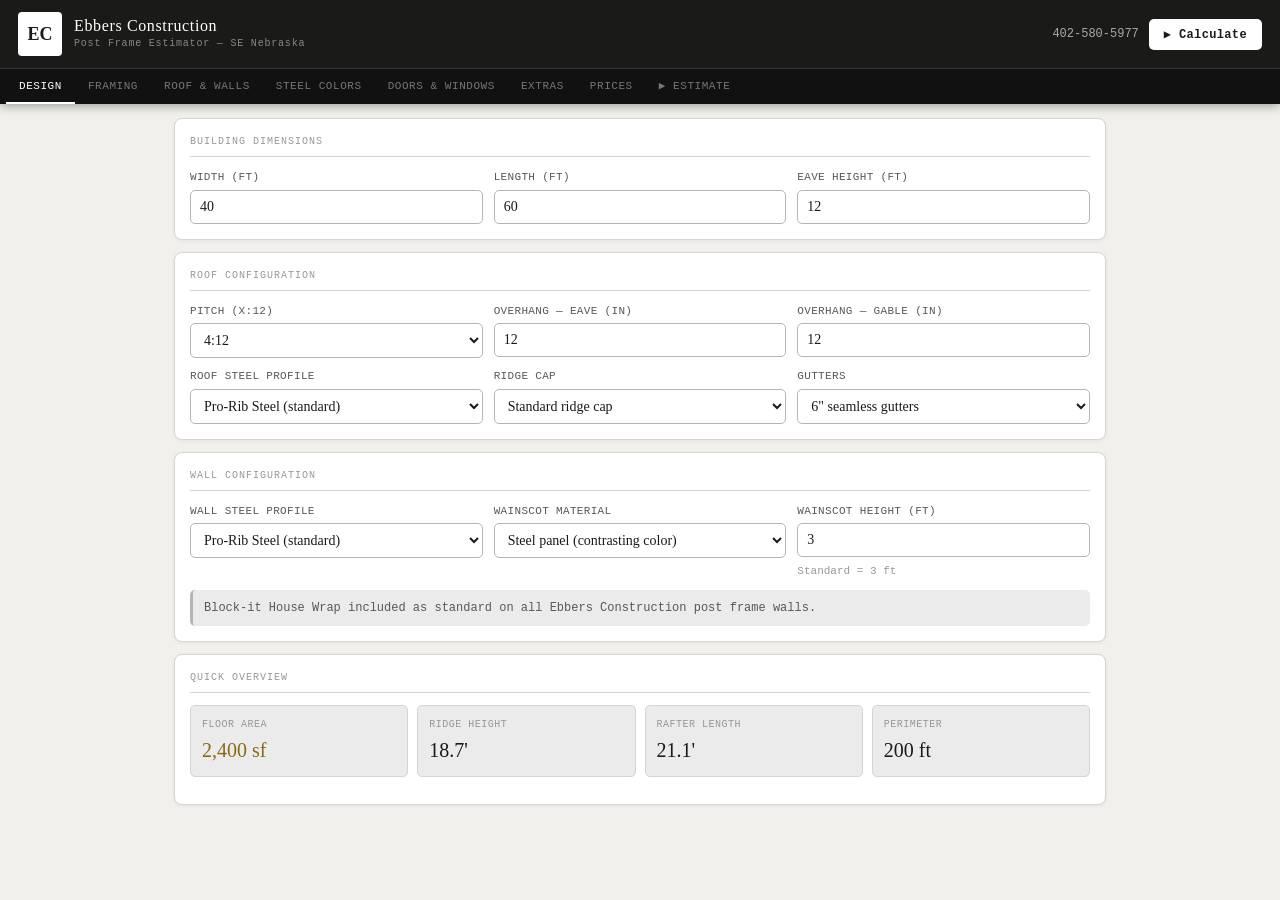
==== index.html @ a0279477 "Add files via upload" ====
<!DOCTYPE html>
<html lang="en">
<head>
  <meta charset="UTF-8">
  <meta name="viewport" content="width=device-width, initial-scale=1.0, maximum-scale=1.0">
  <title>Ebbers Construction — Post Frame Estimator</title>
  <link rel="stylesheet" href="style.css">
</head>
<body>

<!-- ===== HEADER ===== -->
<div class="hdr">
  <div class="hdr-top">
    <div class="hdr-brand">
      <div class="hdr-logo-box">
        <img src="https://img1.wsimg.com/isteam/ip/34897305-07e7-4e88-85a5-cf5b253986ad/EbbersConstructionLOGO.png/:/rs=h:200,cg:true,m/qt=q:95"
             alt="Ebbers Construction"
             onerror="this.style.display='none';this.parentNode.innerHTML='<span class=\'logo-fallback\'>EC</span>'">
      </div>
      <div>
        <div class="hdr-logo-text">Ebbers Construction</div>
        <div class="hdr-logo-sub">Post Frame Estimator &mdash; SE Nebraska</div>
      </div>
    </div>
    <div class="hdr-right">
      <a class="hdr-phone no-print" href="tel:4025805977">402-580-5977</a>
      <button class="hdr-calc" onclick="goCalc()">&#9654; Calculate</button>
    </div>
  </div>
  <div class="tabs" id="tabbar">
    <button class="tab on"  data-p="design">Design</button>
    <button class="tab"     data-p="framing">Framing</button>
    <button class="tab"     data-p="roofwall">Roof &amp; Walls</button>
    <button class="tab"     data-p="colors">Steel Colors</button>
    <button class="tab"     data-p="openings">Doors &amp; Windows</button>
    <button class="tab"     data-p="extras">Extras</button>
    <button class="tab"     data-p="prices">Prices</button>
    <button class="tab"     data-p="estimate">&#9654; Estimate</button>
  </div>
</div>

<!-- ===== DESIGN ===== -->
<div id="p-design" class="panel on">
  <div class="card">
    <div class="ctitle">Building dimensions</div>
    <div class="g3">
      <div class="fld"><label>Width (ft)</label><input type="number" id="width" value="40" min="12" max="200" step="4" oninput="refreshOverview()"></div>
      <div class="fld"><label>Length (ft)</label><input type="number" id="length" value="60" min="12" max="400" step="4" oninput="refreshOverview()"></div>
      <div class="fld"><label>Eave height (ft)</label><input type="number" id="eave" value="12" min="8" max="30" step="1" oninput="refreshOverview()"></div>
    </div>
  </div>
  <div class="card">
    <div class="ctitle">Roof configuration</div>
    <div class="g3">
      <div class="fld">
        <label>Pitch (x:12)</label>
        <select id="pitch" onchange="refreshOverview()">
          <option value="3">3:12</option><option value="4" selected>4:12</option>
          <option value="5">5:12</option><option value="6">6:12</option><option value="7">7:12</option>
        </select>
      </div>
      <div class="fld"><label>Overhang — eave (in)</label><input type="number" id="ovhEave" value="12" min="0" max="36" step="2"></div>
      <div class="fld"><label>Overhang — gable (in)</label><input type="number" id="ovhGable" value="12" min="0" max="36" step="2"></div>
    </div>
    <div class="g3" style="margin-top:10px">
      <div class="fld">
        <label>Roof steel profile</label>
        <select id="roofProf">
          <option value="pbr" selected>Pro-Rib Steel (standard)</option>
          <option value="ss">Standing Seam (premium)</option>
          <option value="bnb">Board &amp; Batten 26ga (premium)</option>
        </select>
      </div>
      <div class="fld">
        <label>Ridge cap</label>
        <select id="ridgeCap">
          <option value="std" selected>Standard ridge cap</option>
          <option value="vented">Vented ridge cap</option>
        </select>
      </div>
      <div class="fld">
        <label>Gutters</label>
        <select id="gutters">
          <option value="none">None</option>
          <option value="6in" selected>6" seamless gutters</option>
        </select>
      </div>
    </div>
  </div>
  <div class="card">
    <div class="ctitle">Wall configuration</div>
    <div class="g3">
      <div class="fld">
        <label>Wall steel profile</label>
        <select id="wallProf">
          <option value="pbr" selected>Pro-Rib Steel (standard)</option>
          <option value="bnb">Board &amp; Batten 26ga (premium)</option>
          <option value="siding">Lap siding over sheathing</option>
        </select>
      </div>
      <div class="fld">
        <label>Wainscot material</label>
        <select id="wainMat">
          <option value="steel" selected>Steel panel (contrasting color)</option>
          <option value="versetta">Versetta Stone</option>
          <option value="bnb">Board &amp; Batten 26ga</option>
          <option value="none">None</option>
        </select>
      </div>
      <div class="fld">
        <label>Wainscot height (ft)</label>
        <input type="number" id="wainscot" value="3" min="0" max="6" step="0.5">
        <span class="fld-note">Standard = 3 ft</span>
      </div>
    </div>
    <div class="note-dark" style="margin-top:10px">Block-it House Wrap included as standard on all Ebbers Construction post frame walls.</div>
  </div>
  <div class="card">
    <div class="ctitle">Quick overview</div>
    <div class="mrow" id="overview"></div>
  </div>
</div>

<!-- ===== FRAMING ===== -->
<div id="p-framing" class="panel">
  <div class="card">
    <div class="ctitle">Post specifications <span class="ctitle-badge">Ebbers Standard</span></div>
    <div class="spec-locked"><span class="lock">&#9632;</span> 3-ply posts minimum &bull; Trusses bear on middle ply — not notched &bull; No buried posts</div>
    <div class="g3">
      <div class="fld">
        <label>Post spacing (ft)</label>
        <select id="postSp">
          <option value="8" selected>8 ft (standard)</option>
          <option value="10">10 ft</option>
          <option value="12">12 ft</option>
        </select>
      </div>
      <div class="fld">
        <label>Post ply / size</label>
        <select id="postSize">
          <option value="3ply2x6" selected>3-ply 2x6 (standard)</option>
          <option value="3ply2x8">3-ply 2x8</option>
          <option value="4ply2x6">4-ply 2x6</option>
        </select>
      </div>
      <div class="fld">
        <label>Post height above bracket (ft)</label>
        <input type="number" id="postHt" value="14" min="8" max="30" step="1">
        <span class="fld-note">Include truss bearing height</span>
      </div>
    </div>
    <div class="g3" style="margin-top:10px">
      <div class="fld">
        <label>Footing diameter (in)</label>
        <select id="footDia">
          <option value="12">12"</option><option value="16" selected>16"</option>
          <option value="18">18"</option><option value="24">24"</option>
        </select>
      </div>
      <div class="fld">
        <label>Footing depth (in)</label>
        <input type="number" id="footDepth" value="48" min="24" max="72" step="6">
      </div>
      <div class="fld">
        <label>Concrete PSI</label>
        <select id="concPSI">
          <option value="3000" selected>3000 PSI</option>
          <option value="4000">4000 PSI</option>
        </select>
      </div>
    </div>
    <div class="note-dark">Poured concrete footings with rebar-embedded wet-set brackets. Zero buried posts on all Ebbers builds.</div>
  </div>
  <div class="card">
    <div class="ctitle">Wall framing <span class="ctitle-badge">Ebbers Standard</span></div>
    <div class="spec-locked"><span class="lock">&#9632;</span> 2x6 wall girts @ 2' o.c. &bull; 2x12 treated grade board &bull; Center wainscot board &bull; Block-it House Wrap</div>
    <div class="g3">
      <div class="fld">
        <label>Girt spacing (in)</label>
        <select id="girtSp">
          <option value="24" selected>24" o.c. (standard)</option>
          <option value="32">32" o.c.</option>
        </select>
      </div>
      <div class="fld">
        <label>Double X bracing</label>
        <select id="xbrace">
          <option value="yes" selected>Yes (standard)</option>
          <option value="no">No</option>
        </select>
      </div>
      <div class="fld">
        <label>Door header type</label>
        <select id="headerType">
          <option value="lvl" selected>Stacked LVL (standard)</option>
          <option value="timber">Timber</option>
        </select>
      </div>
    </div>
  </div>
  <div class="card">
    <div class="ctitle">Roof framing <span class="ctitle-badge">Ebbers Standard</span></div>
    <div class="spec-locked"><span class="lock">&#9632;</span> 2x4 purlins @ 2' o.c. &bull; 6" SSD screws purlin-to-truss &bull; 2x6 fascia board</div>
    <div class="g3">
      <div class="fld">
        <label>Truss spacing (ft)</label>
        <select id="trussSp">
          <option value="4">4 ft</option>
          <option value="8" selected>8 ft (standard)</option>
          <option value="10">10 ft</option>
        </select>
      </div>
      <div class="fld">
        <label>Truss type</label>
        <select id="trussType">
          <option value="common" selected>Common gable</option>
          <option value="attic">Attic storage</option>
          <option value="scissor">Scissor</option>
        </select>
      </div>
      <div class="fld">
        <label>Top plate / header beam</label>
        <select id="topPlate">
          <option value="lvl2x8" selected>Stacked LVL 2x8</option>
          <option value="lvl2x10">Stacked LVL 2x10</option>
          <option value="3ply2x8">3-ply 2x8</option>
        </select>
      </div>
    </div>
  </div>
</div>

<!-- ===== ROOF & WALLS ===== -->
<div id="p-roofwall" class="panel">
  <div class="card">
    <div class="ctitle">Insulation</div>
    <div class="togrow"><label>Roof insulation</label><input type="checkbox" id="roofInsul" checked></div>
    <div id="roofInsulOpts" style="margin-top:10px">
      <div class="g2">
        <div class="fld"><label>Type</label>
          <select id="roofInsulType">
            <option value="bubble" selected>Reflective bubble wrap</option>
            <option value="fg_r19">Fiberglass batt R-19</option>
            <option value="spray">Spray foam 2"</option>
          </select>
        </div>
        <div class="fld"><label>Liner panel under roof</label>
          <select id="linerPanel">
            <option value="none" selected>None</option>
            <option value="vl34">VL-34 steel liner</option>
          </select>
        </div>
      </div>
    </div>
    <div class="divider"></div>
    <div class="togrow"><label>Wall insulation</label>
      <input type="checkbox" id="wallInsul" onchange="document.getElementById('wallInsulOpts').style.display=this.checked?'block':'none'">
    </div>
    <div id="wallInsulOpts" style="display:none;margin-top:10px">
      <div class="g2">
        <div class="fld"><label>Type</label>
          <select id="wallInsulType">
            <option value="bubble" selected>Reflective bubble wrap</option>
            <option value="fg_r13">Fiberglass batt R-13</option>
            <option value="spray">Spray foam 2"</option>
          </select>
        </div>
        <div class="fld"><label>Wall liner panel</label>
          <select id="wallLiner">
            <option value="none" selected>None</option>
            <option value="vl34">VL-34 steel liner</option>
          </select>
        </div>
      </div>
    </div>
  </div>
  <div class="card">
    <div class="ctitle">Overhang &amp; fascia</div>
    <div class="g3">
      <div class="fld">
        <label>Overhang material</label>
        <select id="ovhMat">
          <option value="prorib" selected>Reverse-rolled Pro-Rib</option>
          <option value="speedlap">Speed-lap panel</option>
          <option value="soffit">Custom soffit</option>
        </select>
      </div>
      <div class="fld">
        <label>Fascia</label>
        <select id="fasciaMat">
          <option value="2x6" selected>2x6 fascia board (standard)</option>
          <option value="steel">Steel fascia</option>
        </select>
      </div>
    </div>
  </div>
  <div class="card">
    <div class="ctitle">Trim &amp; accessories</div>
    <div class="togrow"><label>Wainscot center board</label><input type="checkbox" id="wainscotBoard" checked></div>
    <div class="togrow"><label>Wainscot J-trim break</label><input type="checkbox" id="wainscotTrim" checked></div>
    <div class="togrow"><label>Gable trim</label><input type="checkbox" id="gableTrim" checked></div>
    <div class="togrow"><label>Base angle / rat guard</label><input type="checkbox" id="baseAngle" checked></div>
    <div class="togrow"><label>Flashing tape on windows</label><input type="checkbox" id="flashTape" checked></div>
    <div class="togrow"><label>Timber framed porch</label>
      <input type="checkbox" id="hasPorch" onchange="document.getElementById('porchOpts').style.display=this.checked?'block':'none'">
    </div>
    <div id="porchOpts" style="display:none;margin-top:8px">
      <div class="g2">
        <div class="fld"><label>Porch depth (ft)</label><input type="number" id="porchDepth" value="8" min="4" max="20" step="1"></div>
        <div class="fld"><label>Porch length (ft)</label><input type="number" id="porchLen" value="20" min="4" max="100" step="4"></div>
      </div>
    </div>
  </div>
  <div class="card">
    <div class="ctitle">Ventilation</div>
    <div class="g2">
      <div class="fld">
        <label>Ridge / cupola vent</label>
        <select id="ventType">
          <option value="none" selected>None</option>
          <option value="cupola_24">24" Cupola</option>
          <option value="cupola_30">30" Cupola</option>
          <option value="ridge_vent">Continuous ridge vent</option>
        </select>
      </div>
      <div class="fld">
        <label>Sidewall vents (qty)</label>
        <select id="sidewallVents">
          <option value="0" selected>0</option>
          <option value="2">2</option>
          <option value="4">4</option>
          <option value="6">6</option>
        </select>
      </div>
    </div>
  </div>
</div>

<!-- ===== STEEL COLORS ===== -->
<div id="p-colors" class="panel">
  <div class="card">
    <div class="ctitle">Main / roof color <span class="ctitle-badge gold">Frontier Metal Supply</span></div>
    <div class="frontier-note">Pro-Rib panels &bull; 29ga &bull; Sherwin-Williams WeatherXL &bull; 40-year warranty</div>
    <div class="cselrow">
      <div class="cprev" id="main-preview"></div>
      <div class="clabel" id="main-color-name">Tap a swatch to select</div>
    </div>
    <div class="color-grid" id="main-swatches"></div>
  </div>
  <div class="card">
    <div class="ctitle">Wainscot / accent color <span class="ctitle-badge gold">Frontier Metal Supply</span></div>
    <div class="frontier-note">Bottom 3' contrasting panel on all walls</div>
    <div class="cselrow">
      <div class="cprev" id="wain-preview"></div>
      <div class="clabel" id="wain-color-name">Tap a swatch to select</div>
    </div>
    <div class="color-grid" id="wain-swatches"></div>
  </div>
  <div class="note">Color swatches are approximate. Always confirm with a physical sample from Frontier Metal Supply before ordering. Call (402-230-0262).</div>
</div>

<!-- ===== DOORS & WINDOWS ===== -->
<div id="p-openings" class="panel">
  <div class="card">
    <div class="ctitle">Overhead doors</div>
    <div id="oh-list"></div>
    <button class="btn btn-o btn-sm" style="margin-top:8px" onclick="addOH()">+ Add overhead door</button>
  </div>
  <div class="card">
    <div class="ctitle">Walk doors (man doors)</div>
    <div id="walk-list"></div>
    <button class="btn btn-o btn-sm" style="margin-top:8px" onclick="addWalk()">+ Add walk door</button>
  </div>
  <div class="card">
    <div class="ctitle">Windows</div>
    <div id="win-list"></div>
    <button class="btn btn-o btn-sm" style="margin-top:8px" onclick="addWin()">+ Add window</button>
  </div>
  <div class="note-dark">All openings framed with doubled posts and stacked LVL headers. Flashing tape included on all windows. Door bucks included in material list.</div>
</div>

<!-- ===== EXTRAS ===== -->
<div id="p-extras" class="panel">
  <div class="card">
    <div class="ctitle">Concrete floor</div>
    <div class="togrow"><label>Include concrete floor</label>
      <input type="checkbox" id="hasFloor" onchange="document.getElementById('floorOpts').style.display=this.checked?'block':'none'">
    </div>
    <div id="floorOpts" style="display:none;margin-top:10px">
      <div class="g3">
        <div class="fld"><label>Thickness (in)</label>
          <select id="slabThick">
            <option value="4" selected>4"</option>
            <option value="5">5"</option>
            <option value="6">6"</option>
          </select>
        </div>
        <div class="fld"><label>Reinforcement</label>
          <select id="rebarType">
            <option value="none">None</option>
            <option value="mesh" selected>Wire mesh 6x6 W1.4</option>
            <option value="rebar4">Rebar #4 @ 18"</option>
          </select>
        </div>
        <div class="fld"><label>Vapor barrier</label>
          <select id="vaporB">
            <option value="none">None</option>
            <option value="6mil" selected>6 mil poly</option>
            <option value="10mil">10 mil poly</option>
          </select>
        </div>
      </div>
      <div class="g2" style="margin-top:10px">
        <div class="fld"><label>Apron / approach depth (ft)</label>
          <input type="number" id="apronDepth" value="0" min="0" max="30" step="1">
        </div>
        <div class="fld"><label>Turndown footing</label>
          <select id="turndown">
            <option value="none">None</option>
            <option value="12" selected>12" turndown</option>
            <option value="18">18" turndown</option>
          </select>
        </div>
      </div>
    </div>
  </div>
  <div class="card">
    <div class="ctitle">Electrical rough-in</div>
    <div class="togrow"><label>Include electrical rough-in</label>
      <input type="checkbox" id="hasElec" onchange="document.getElementById('elecOpts').style.display=this.checked?'block':'none'">
    </div>
    <div id="elecOpts" style="display:none;margin-top:10px">
      <div class="g3">
        <div class="fld"><label>Panel (amps)</label>
          <select id="panelAmp">
            <option value="100">100A</option>
            <option value="200" selected>200A</option>
          </select>
        </div>
        <div class="fld"><label>Outlets (qty)</label>
          <input type="number" id="outletQty" value="8" min="0" max="50" step="1">
        </div>
        <div class="fld"><label>Lighting circuits</label>
          <input type="number" id="lightCkts" value="2" min="0" max="20" step="1">
        </div>
      </div>
    </div>
  </div>
  <div class="card">
    <div class="ctitle">Labor &amp; markup</div>
    <div class="g3">
      <div class="fld"><label>Labor (% of materials)</label>
        <input type="number" id="laborPct" value="40" min="0" max="200" step="5">
      </div>
      <div class="fld"><label>Overhead &amp; profit (%)</label>
        <input type="number" id="gcPct" value="15" min="0" max="50" step="5">
      </div>
      <div class="fld"><label>Waste / overage factor (%)</label>
        <input type="number" id="wastePct" value="10" min="5" max="20" step="1">
      </div>
    </div>
  </div>
</div>

<!-- ===== PRICES ===== -->
<div id="p-prices" class="panel">
  <div class="card">
    <div class="ctitle">Lumber &amp; engineered wood</div>
    <table><thead><tr><th>Item</th><th>Unit</th><th>Your price</th></tr></thead>
    <tbody id="ptbl-lumber"></tbody></table>
  </div>
  <div class="card">
    <div class="ctitle">Steel panels &amp; trim <span class="ctitle-badge gold">Frontier Metal Supply</span></div>
    <table><thead><tr><th>Item</th><th>Unit</th><th>Your price</th></tr></thead>
    <tbody id="ptbl-steel"></tbody></table>
  </div>
  <div class="card">
    <div class="ctitle">Concrete, hardware &amp; brackets</div>
    <table><thead><tr><th>Item</th><th>Unit</th><th>Your price</th></tr></thead>
    <tbody id="ptbl-concrete"></tbody></table>
  </div>
  <div class="card">
    <div class="ctitle">Doors, windows &amp; misc</div>
    <table><thead><tr><th>Item</th><th>Unit</th><th>Your price</th></tr></thead>
    <tbody id="ptbl-misc"></tbody></table>
  </div>
  <div class="note">Update prices to match your current quotes. Changes apply on next Calculate.</div>
  <button class="btn btn-o" style="margin-top:12px" onclick="resetPrices(); buildPriceTables()">Reset to defaults</button>
</div>

<!-- ===== ESTIMATE ===== -->
<div id="p-estimate" class="panel">
  <div id="res-ph">
    <div class="res-ph-icon">&#9632;</div>
    Press <strong>Calculate</strong> to generate your full estimate
  </div>
  <div id="res-content" style="display:none">
    <div class="sum-hdr">
      <div>
        <div class="sum-hdr-name">Ebbers Construction</div>
        <div id="res-sumline"></div>
      </div>
      <button class="prt-btn no-print" onclick="window.print()">&#128438; Print / Save PDF</button>
    </div>
    <div class="big-tot">
      <div><div class="bt-lbl">Total Estimate</div><div class="bt-val" id="grand-tot">—</div></div>
      <div style="text-align:right"><div class="bt-lbl">Materials Only</div><div class="bt-mat" id="mat-only">—</div></div>
    </div>
    <div class="mrow" id="sum-metrics"></div>
    <div id="color-callout" class="card" style="display:none;margin-bottom:13px">
      <div class="ctitle">Steel color selections <span class="ctitle-badge gold">Frontier Metal Supply</span></div>
      <div id="color-callout-body"></div>
    </div>
    <div class="res-sec"><div class="res-stitle">Foundation &amp; posts</div>
      <div class="card"><table><thead><tr><th>Item</th><th class="tr">Qty</th><th>Unit</th><th class="tr">Unit $</th><th class="tr">Total</th></tr></thead><tbody id="tbl-found"></tbody></table></div>
    </div>
    <div class="res-sec"><div class="res-stitle">Structural framing</div>
      <div class="card"><table><thead><tr><th>Item</th><th class="tr">Qty</th><th>Unit</th><th class="tr">Unit $</th><th class="tr">Total</th></tr></thead><tbody id="tbl-frame"></tbody></table></div>
    </div>
    <div class="res-sec"><div class="res-stitle">Roof system</div>
      <div class="card"><table><thead><tr><th>Item</th><th class="tr">Qty</th><th>Unit</th><th class="tr">Unit $</th><th class="tr">Total</th></tr></thead><tbody id="tbl-roof"></tbody></table></div>
    </div>
    <div class="res-sec"><div class="res-stitle">Wall system</div>
      <div class="card"><table><thead><tr><th>Item</th><th class="tr">Qty</th><th>Unit</th><th class="tr">Unit $</th><th class="tr">Total</th></tr></thead><tbody id="tbl-wall"></tbody></table></div>
    </div>
    <div class="res-sec" id="sec-openings"><div class="res-stitle">Doors &amp; windows</div>
      <div class="card"><table><thead><tr><th>Item</th><th class="tr">Qty</th><th>Unit</th><th class="tr">Unit $</th><th class="tr">Total</th></tr></thead><tbody id="tbl-open"></tbody></table></div>
    </div>
    <div class="res-sec" id="sec-extras" style="display:none"><div class="res-stitle">Extras &amp; options</div>
      <div class="card"><table><thead><tr><th>Item</th><th class="tr">Qty</th><th>Unit</th><th class="tr">Unit $</th><th class="tr">Total</th></tr></thead><tbody id="tbl-ext"></tbody></table></div>
    </div>
    <div class="res-sec"><div class="res-stitle">Cost summary</div>
      <div class="card"><table><tbody id="tbl-summ"></tbody></table></div>
    </div>
    <div class="estimate-footer">
      Estimate based on entered material prices. Verify current pricing with Frontier Metal Supply (402-230-0262) before ordering.
      Labor estimated at entered markup. This estimate is for budgeting purposes — Ebbers Construction will provide a formal quote after site review.
      <br><br><strong>Ebbers Construction &bull; Southeast Nebraska &bull; 402-580-5977 &bull; ebbersconstruction.com</strong>
    </div>
  </div>
</div>

<script src="app.js"></script>
</body>
</html>
---- style.css ----
/* ============================================================
   EBBERS CONSTRUCTION — POST FRAME ESTIMATOR
   style.css — Edit this file to change colors, fonts, layout
   ============================================================ */

/* ----- DESIGN TOKENS ----- */
:root {
  --bg:         #F2F0ED;
  --surface:    #FFFFFF;
  --surface2:   #EBEBEB;
  --border:     #D8D5D0;
  --border2:    #B8B4AE;
  --text:       #1A1A18;
  --text2:      #5A5754;
  --text3:      #9A9894;
  --accent:     #1A1A18;   /* primary brand color — black */
  --accent-l:   #EBEBEB;
  --gold:       #8B6914;   /* secondary brand color — warm gold */
  --gold-l:     #FAF3E0;
  --danger:     #A32020;
  --danger-l:   #FDF0F0;
  --r:  8px;
  --rs: 5px;
}

/* ----- RESET ----- */
*, *::before, *::after { box-sizing: border-box; margin: 0; padding: 0; }

body {
  font-family: Georgia, serif;
  background: var(--bg);
  color: var(--text);
  font-size: 15px;
  line-height: 1.5;
  min-height: 100vh;
}

/* ----- HEADER ----- */
.hdr {
  background: #1A1A18;
  color: #fff;
  position: sticky;
  top: 0;
  z-index: 200;
  box-shadow: 0 2px 10px rgba(0,0,0,.35);
}
.hdr-top {
  display: flex;
  align-items: center;
  justify-content: space-between;
  padding: 12px 18px;
  border-bottom: 1px solid #333;
}
.hdr-brand { display: flex; align-items: center; gap: 12px; }
.hdr-logo-box {
  width: 44px; height: 44px;
  background: #fff;
  border-radius: 4px;
  display: flex; align-items: center; justify-content: center;
  overflow: hidden; flex-shrink: 0;
}
.hdr-logo-box img { width: 40px; height: 40px; object-fit: contain; }
.logo-fallback { font-size: 18px; font-weight: bold; color: #1A1A18; }
.hdr-logo-text { font-size: 16px; letter-spacing: .04em; color: #fff; line-height: 1.1; }
.hdr-logo-sub  { font-size: 10px; color: #888; font-family: 'Courier New', monospace; letter-spacing: .08em; margin-top: 1px; }
.hdr-right     { display: flex; align-items: center; gap: 10px; }
.hdr-phone     { font-size: 12px; color: #aaa; font-family: 'Courier New', monospace; text-decoration: none; }
.hdr-phone:hover { color: #fff; }
.hdr-calc {
  background: #fff; color: #1A1A18; border: none;
  padding: 8px 15px; border-radius: var(--rs);
  font-size: 12px; font-weight: bold; cursor: pointer;
  font-family: 'Courier New', monospace; letter-spacing: .03em; white-space: nowrap;
}
.hdr-calc:active { opacity: .8; }

/* ----- TABS ----- */
.tabs {
  display: flex;
  background: #111;
  overflow-x: auto;
  -webkit-overflow-scrolling: touch;
  scrollbar-width: none;
  padding: 0 6px;
}
.tabs::-webkit-scrollbar { display: none; }
.tab {
  padding: 10px 13px;
  font-size: 11px;
  font-family: 'Courier New', monospace;
  letter-spacing: .05em;
  text-transform: uppercase;
  cursor: pointer;
  border: none; background: transparent;
  color: #777;
  border-bottom: 2px solid transparent;
  white-space: nowrap; flex-shrink: 0;
  -webkit-tap-highlight-color: transparent;
  user-select: none;
}
.tab.on { color: #fff; border-bottom-color: #fff; }

/* ----- PANELS ----- */
.panel { display: none; padding: 14px; max-width: 960px; margin: 0 auto; padding-bottom: 60px; }
.panel.on { display: block; }

/* ----- CARDS ----- */
.card {
  background: var(--surface);
  border: 1px solid var(--border);
  border-radius: var(--r);
  padding: 15px;
  margin-bottom: 12px;
  box-shadow: 0 1px 4px rgba(0,0,0,.06);
}
.ctitle {
  font-size: 10px;
  font-family: 'Courier New', monospace;
  letter-spacing: .1em;
  color: var(--text3);
  text-transform: uppercase;
  margin-bottom: 12px;
  padding-bottom: 7px;
  border-bottom: 1px solid var(--border);
  display: flex; align-items: center; gap: 8px;
}
.ctitle-badge {
  background: var(--accent); color: #fff;
  font-size: 9px; padding: 1px 6px;
  border-radius: 3px; letter-spacing: .04em;
}
.ctitle-badge.gold { background: var(--gold); }

/* ----- SPEC LOCKED BANNER ----- */
.spec-locked {
  background: var(--accent-l);
  border: 1px solid var(--border);
  border-radius: var(--rs);
  padding: 8px 12px;
  font-size: 12px; color: var(--text2);
  font-family: 'Courier New', monospace;
  display: flex; align-items: center; gap: 8px;
  margin-bottom: 10px;
}
.lock { font-size: 14px; }

/* ----- GRID ----- */
.g2 { display: grid; grid-template-columns: 1fr 1fr; gap: 11px; }
.g3 { display: grid; grid-template-columns: 1fr 1fr 1fr; gap: 11px; }
.g4 { display: grid; grid-template-columns: repeat(4, 1fr); gap: 9px; }
@media (max-width: 600px) { .g3, .g4 { grid-template-columns: 1fr 1fr; } }
@media (max-width: 380px) { .g2, .g3, .g4 { grid-template-columns: 1fr; } }

/* ----- FORM FIELDS ----- */
.fld { display: flex; flex-direction: column; gap: 4px; }
.fld label {
  font-size: 11px; color: var(--text2);
  font-family: 'Courier New', monospace;
  letter-spacing: .03em; text-transform: uppercase;
}
.fld input, .fld select {
  padding: 8px 9px;
  border: 1px solid var(--border2);
  border-radius: var(--rs);
  background: var(--surface); color: var(--text);
  font-size: 14px; font-family: Georgia, serif; width: 100%;
}
.fld input:focus, .fld select:focus {
  outline: none; border-color: var(--accent);
  box-shadow: 0 0 0 2px rgba(26,26,24,.08);
}
.fld-note { font-size: 11px; color: var(--text3); font-family: 'Courier New', monospace; margin-top: 2px; }

/* ----- METRIC CARDS ----- */
.mrow { display: grid; grid-template-columns: repeat(4, minmax(0,1fr)); gap: 9px; margin-bottom: 12px; }
@media (max-width: 580px) { .mrow { grid-template-columns: 1fr 1fr; } }
.met { background: var(--surface2); border-radius: var(--rs); padding: 11px; border: 1px solid var(--border); }
.mlbl { font-size: 10px; color: var(--text3); font-family: 'Courier New', monospace; letter-spacing: .05em; text-transform: uppercase; margin-bottom: 3px; }
.mval { font-size: 20px; color: var(--text); }
.mval.gold { color: var(--gold); }

/* ----- TABLE ----- */
table { width: 100%; border-collapse: collapse; font-size: 13px; }
th {
  text-align: left; font-size: 10px;
  font-family: 'Courier New', monospace; letter-spacing: .05em; text-transform: uppercase;
  color: var(--text3); padding: 6px 7px; border-bottom: 1px solid var(--border);
}
th.tr { text-align: right; }
td { padding: 7px 7px; border-bottom: 1px solid var(--border); vertical-align: middle; }
tr:last-child td { border-bottom: none; }
.tr-tot td { font-weight: bold; border-top: 2px solid var(--text) !important; background: var(--accent); color: #fff; font-size: 14px; }
.tr-sub td { font-style: italic; color: var(--text2); background: var(--surface2); font-size: 12px; }
.td-r { text-align: right; }

/* ----- BUTTONS ----- */
.btn {
  padding: 8px 15px; border-radius: var(--rs); font-size: 12px; cursor: pointer;
  border: 1px solid var(--border2); font-family: 'Courier New', monospace;
  letter-spacing: .03em; -webkit-tap-highlight-color: transparent;
}
.btn-dk  { background: var(--accent); color: #fff; border-color: var(--accent); }
.btn-dk:active { opacity: .85; }
.btn-o   { background: transparent; color: var(--text); }
.btn-o:hover, .btn-o:active { background: var(--surface2); }
.btn-d   { background: transparent; color: var(--danger); border-color: var(--danger); }
.btn-sm  { padding: 5px 9px; font-size: 11px; }

/* ----- NOTES ----- */
.note {
  font-size: 12px; color: var(--text2); padding: 9px 11px;
  background: var(--gold-l); border-radius: var(--rs);
  border-left: 3px solid var(--gold); margin-top: 9px;
  font-family: 'Courier New', monospace;
}
.note-dark {
  font-size: 12px; color: var(--text2); padding: 9px 11px;
  background: var(--accent-l); border-radius: var(--rs);
  border-left: 3px solid var(--border2); margin-top: 9px;
  font-family: 'Courier New', monospace;
}
.frontier-note { font-size: 12px; color: var(--text2); font-family: 'Courier New', monospace; margin-bottom: 10px; }

/* ----- TOGGLE ROWS ----- */
.togrow { display: flex; align-items: center; justify-content: space-between; padding: 6px 0; border-bottom: 1px solid var(--border); }
.togrow:last-child { border-bottom: none; }
.togrow label { font-size: 13px; cursor: pointer; }
.togrow input[type=checkbox] { width: 20px; height: 20px; cursor: pointer; accent-color: var(--accent); flex-shrink: 0; }
.divider { height: 1px; background: var(--border); margin: 11px 0; }

/* ----- DOOR / WINDOW ROWS ----- */
.door-row {
  display: grid; grid-template-columns: 2fr 1fr 1fr 50px;
  gap: 8px; align-items: end;
  margin-bottom: 9px; padding-bottom: 9px;
  border-bottom: 1px solid var(--border);
}
.door-row:last-of-type { border-bottom: none; }
@media (max-width: 500px) { .door-row { grid-template-columns: 1fr 1fr; } }

/* ----- COLOR SWATCHES ----- */
.color-grid { display: grid; grid-template-columns: repeat(auto-fill, minmax(82px, 1fr)); gap: 8px; margin-top: 8px; }
.cswatch {
  border: 2px solid var(--border); border-radius: var(--rs);
  overflow: hidden; cursor: pointer;
  -webkit-tap-highlight-color: transparent;
  transition: border-color .12s;
}
.cswatch.sel { border-color: var(--accent); box-shadow: 0 0 0 1px var(--accent); }
.cswatch-box { height: 44px; width: 100%; }
.cswatch-name { font-size: 9px; font-family: 'Courier New', monospace; padding: 3px 4px; background: var(--surface); color: var(--text2); text-align: center; line-height: 1.3; }
.cselrow { display: flex; align-items: center; gap: 10px; flex-wrap: wrap; margin-top: 6px; margin-bottom: 2px; }
.cprev { width: 30px; height: 30px; border-radius: var(--rs); border: 1px solid var(--border2); flex-shrink: 0; background: var(--surface2); }
.clabel { font-size: 13px; font-family: 'Courier New', monospace; color: var(--text); }

/* ----- BIG TOTAL ----- */
.big-tot {
  background: var(--accent); color: #fff;
  border-radius: var(--r); padding: 16px 20px;
  display: flex; justify-content: space-between; align-items: center;
  margin-bottom: 13px; flex-wrap: wrap; gap: 10px;
}
.bt-lbl { font-size: 11px; opacity: .7; font-family: 'Courier New', monospace; letter-spacing: .06em; text-transform: uppercase; margin-bottom: 2px; }
.bt-val { font-size: 28px; letter-spacing: -.01em; }
.bt-mat { font-size: 18px; }

/* ----- RESULTS ----- */
.res-stitle {
  font-size: 10px; font-family: 'Courier New', monospace; letter-spacing: .1em;
  color: var(--text3); text-transform: uppercase;
  margin-bottom: 7px; display: flex; align-items: center; gap: 8px;
}
.res-stitle::after { content: ''; flex: 1; height: 1px; background: var(--border); }
.res-sec { margin-bottom: 18px; }
#res-ph { text-align: center; padding: 60px 20px; color: var(--text3); font-family: 'Courier New', monospace; font-size: 13px; }
.res-ph-icon { font-size: 28px; margin-bottom: 12px; color: var(--border2); }
.prt-btn {
  background: transparent; color: var(--text2);
  border: 1px solid var(--border2); padding: 7px 13px;
  border-radius: var(--rs); font-size: 11px; cursor: pointer;
  font-family: 'Courier New', monospace; letter-spacing: .03em;
}
.sum-hdr { display: flex; align-items: flex-start; justify-content: space-between; margin-bottom: 13px; flex-wrap: wrap; gap: 8px; }
.sum-hdr-name { font-size: 16px; font-weight: normal; letter-spacing: .02em; }
#res-sumline { font-size: 11px; color: var(--text3); font-family: 'Courier New', monospace; margin-top: 2px; }
.estimate-footer {
  font-size: 12px; color: var(--text2); padding: 9px 11px;
  background: var(--gold-l); border-radius: var(--rs);
  border-left: 3px solid var(--gold); margin-top: 0;
  font-family: 'Courier New', monospace;
}

/* ----- PRINT ----- */
@media print {
  .hdr .hdr-calc, .tabs, .prt-btn, .no-print { display: none !important; }
  .panel { display: block !important; padding: 0; }
  #p-estimate { display: block !important; }
  body { background: #fff; }
  .hdr { background: #fff; color: #000; border-bottom: 2px solid #000; box-shadow: none; }
  .hdr-logo-text, .hdr-logo-sub { color: #000; }
  .hdr-top { border-bottom: 1px solid #ccc; }
}
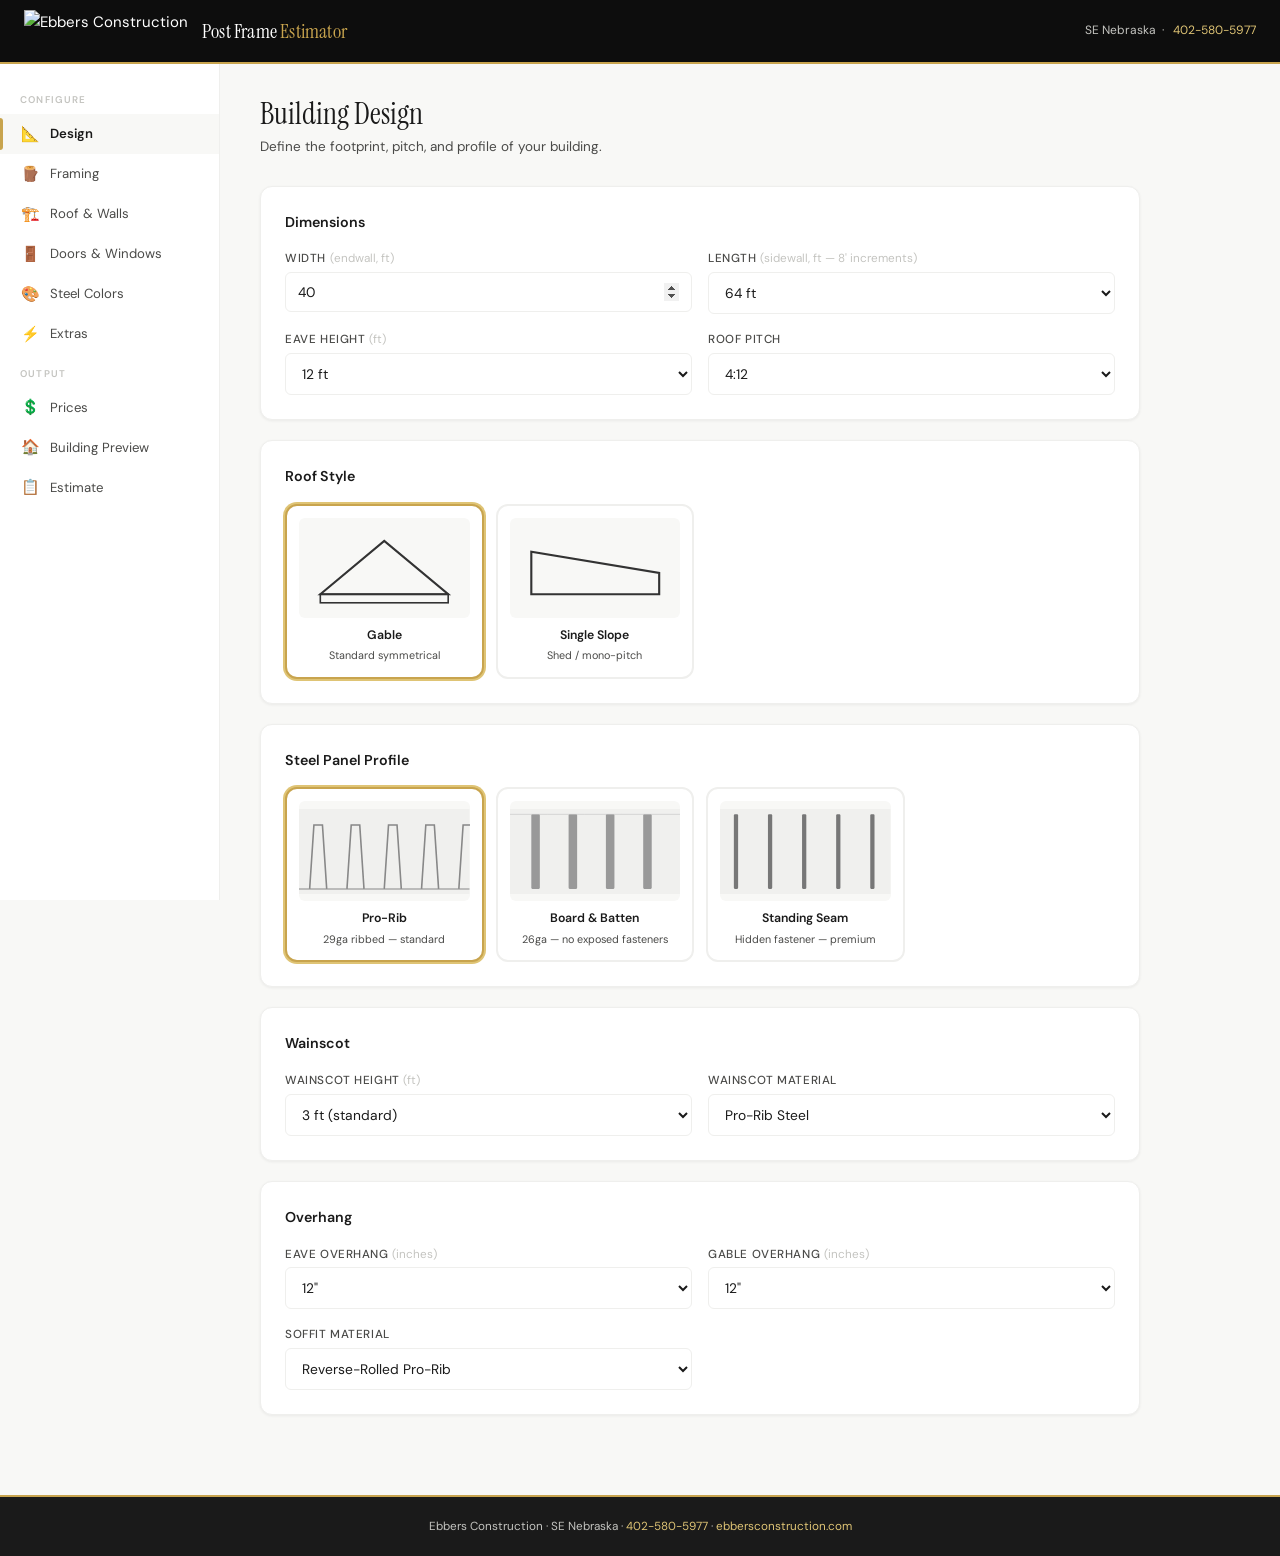
==== commit d50c27b6: "Add files via upload" ====
--- a/index.html
+++ b/index.html
@@ -2,331 +2,394 @@
 <html lang="en">
 <head>
   <meta charset="UTF-8">
-  <meta name="viewport" content="width=device-width, initial-scale=1.0, maximum-scale=1.0">
-  <title>Ebbers Construction — Post Frame Estimator</title>
+  <meta name="viewport" content="width=device-width, initial-scale=1.0">
+  <title>Post Frame Estimator — Ebbers Construction</title>
   <link rel="stylesheet" href="style.css">
+  <link rel="icon" href="https://img1.wsimg.com/isteam/ip/34897305-07e7-4e88-85a5-cf5b253986ad/EbbersConstructionLOGO.png/:/rs=h:64,cg:true,m" type="image/png">
 </head>
 <body>
 
-<!-- ===== HEADER ===== -->
-<div class="hdr">
-  <div class="hdr-top">
-    <div class="hdr-brand">
-      <div class="hdr-logo-box">
-        <img src="https://img1.wsimg.com/isteam/ip/34897305-07e7-4e88-85a5-cf5b253986ad/EbbersConstructionLOGO.png/:/rs=h:200,cg:true,m/qt=q:95"
-             alt="Ebbers Construction"
-             onerror="this.style.display='none';this.parentNode.innerHTML='<span class=\'logo-fallback\'>EC</span>'">
-      </div>
-      <div>
-        <div class="hdr-logo-text">Ebbers Construction</div>
-        <div class="hdr-logo-sub">Post Frame Estimator &mdash; SE Nebraska</div>
-      </div>
-    </div>
-    <div class="hdr-right">
-      <a class="hdr-phone no-print" href="tel:4025805977">402-580-5977</a>
-      <button class="hdr-calc" onclick="goCalc()">&#9654; Calculate</button>
-    </div>
-  </div>
-  <div class="tabs" id="tabbar">
-    <button class="tab on"  data-p="design">Design</button>
-    <button class="tab"     data-p="framing">Framing</button>
-    <button class="tab"     data-p="roofwall">Roof &amp; Walls</button>
-    <button class="tab"     data-p="colors">Steel Colors</button>
-    <button class="tab"     data-p="openings">Doors &amp; Windows</button>
-    <button class="tab"     data-p="extras">Extras</button>
-    <button class="tab"     data-p="prices">Prices</button>
-    <button class="tab"     data-p="estimate">&#9654; Estimate</button>
-  </div>
-</div>
-
-<!-- ===== DESIGN ===== -->
-<div id="p-design" class="panel on">
-  <div class="card">
-    <div class="ctitle">Building dimensions</div>
-    <div class="g3">
-      <div class="fld"><label>Width (ft)</label><input type="number" id="width" value="40" min="12" max="200" step="4" oninput="refreshOverview()"></div>
-      <div class="fld"><label>Length (ft)</label><input type="number" id="length" value="60" min="12" max="400" step="4" oninput="refreshOverview()"></div>
-      <div class="fld"><label>Eave height (ft)</label><input type="number" id="eave" value="12" min="8" max="30" step="1" oninput="refreshOverview()"></div>
-    </div>
-  </div>
-  <div class="card">
-    <div class="ctitle">Roof configuration</div>
-    <div class="g3">
-      <div class="fld">
-        <label>Pitch (x:12)</label>
-        <select id="pitch" onchange="refreshOverview()">
-          <option value="3">3:12</option><option value="4" selected>4:12</option>
-          <option value="5">5:12</option><option value="6">6:12</option><option value="7">7:12</option>
-        </select>
-      </div>
-      <div class="fld"><label>Overhang — eave (in)</label><input type="number" id="ovhEave" value="12" min="0" max="36" step="2"></div>
-      <div class="fld"><label>Overhang — gable (in)</label><input type="number" id="ovhGable" value="12" min="0" max="36" step="2"></div>
-    </div>
-    <div class="g3" style="margin-top:10px">
-      <div class="fld">
-        <label>Roof steel profile</label>
-        <select id="roofProf">
-          <option value="pbr" selected>Pro-Rib Steel (standard)</option>
-          <option value="ss">Standing Seam (premium)</option>
-          <option value="bnb">Board &amp; Batten 26ga (premium)</option>
-        </select>
-      </div>
-      <div class="fld">
-        <label>Ridge cap</label>
-        <select id="ridgeCap">
-          <option value="std" selected>Standard ridge cap</option>
-          <option value="vented">Vented ridge cap</option>
-        </select>
-      </div>
-      <div class="fld">
-        <label>Gutters</label>
-        <select id="gutters">
+<!-- HEADER -->
+<header class="site-header">
+  <button class="mobile-menu-btn" id="mobileMenuBtn" aria-label="Menu">☰</button>
+  <div class="logo-area">
+    <img src="https://img1.wsimg.com/isteam/ip/34897305-07e7-4e88-85a5-cf5b253986ad/EbbersConstructionLOGO.png/:/rs=h:84,cg:true,m" alt="Ebbers Construction">
+    <span class="logo-text">Post Frame <span>Estimator</span></span>
+  </div>
+  <div class="header-contact">
+    SE Nebraska &nbsp;·&nbsp; <a href="tel:4025805977">402-580-5977</a>
+  </div>
+</header>
+
+<div class="overlay" id="overlay"></div>
+
+<div class="app-container">
+
+<!-- SIDEBAR -->
+<nav class="sidebar" id="sidebar">
+  <div class="sidebar-label">Configure</div>
+  <button class="nav-btn active" data-panel="design"><span class="nav-icon">📐</span> Design</button>
+  <button class="nav-btn" data-panel="framing"><span class="nav-icon">🪵</span> Framing</button>
+  <button class="nav-btn" data-panel="roofwalls"><span class="nav-icon">🏗️</span> Roof & Walls</button>
+  <button class="nav-btn" data-panel="doors"><span class="nav-icon">🚪</span> Doors & Windows</button>
+  <button class="nav-btn" data-panel="colors"><span class="nav-icon">🎨</span> Steel Colors</button>
+  <button class="nav-btn" data-panel="extras"><span class="nav-icon">⚡</span> Extras</button>
+  <div class="sidebar-label">Output</div>
+  <button class="nav-btn" data-panel="prices"><span class="nav-icon">💲</span> Prices</button>
+  <button class="nav-btn" data-panel="preview"><span class="nav-icon">🏠</span> Building Preview</button>
+  <button class="nav-btn" data-panel="estimate"><span class="nav-icon">📋</span> Estimate</button>
+</nav>
+
+<!-- MAIN -->
+<main class="main-content">
+
+<!-- ════════ DESIGN ════════ -->
+<section class="panel active" id="panel-design">
+  <div class="panel-header">
+    <h2>Building Design</h2>
+    <p>Define the footprint, pitch, and profile of your building.</p>
+  </div>
+
+  <div class="section-card">
+    <h3>Dimensions</h3>
+    <div class="form-grid">
+      <div class="form-group">
+        <label>Width <span class="unit">(endwall, ft)</span></label>
+        <input type="number" id="bldWidth" value="40" min="12" step="1">
+      </div>
+      <div class="form-group">
+        <label>Length <span class="unit">(sidewall, ft — 8' increments)</span></label>
+        <select id="bldLength">
+          <option value="24">24 ft</option>
+          <option value="32">32 ft</option>
+          <option value="40">40 ft</option>
+          <option value="48">48 ft</option>
+          <option value="56">56 ft</option>
+          <option value="64" selected>64 ft</option>
+          <option value="72">72 ft</option>
+          <option value="80">80 ft</option>
+          <option value="96">96 ft</option>
+          <option value="104">104 ft</option>
+          <option value="112">112 ft</option>
+          <option value="120">120 ft</option>
+        </select>
+      </div>
+      <div class="form-group">
+        <label>Eave Height <span class="unit">(ft)</span></label>
+        <select id="eaveHeight">
+          <option value="10">10 ft</option>
+          <option value="12" selected>12 ft</option>
+          <option value="14">14 ft</option>
+          <option value="16">16 ft</option>
+          <option value="18">18 ft</option>
+          <option value="20">20 ft</option>
+        </select>
+      </div>
+      <div class="form-group">
+        <label>Roof Pitch</label>
+        <select id="roofPitch">
+          <option value="3">3:12</option>
+          <option value="4" selected>4:12</option>
+          <option value="5">5:12</option>
+          <option value="6">6:12</option>
+          <option value="8">8:12</option>
+        </select>
+      </div>
+    </div>
+  </div>
+
+  <div class="section-card">
+    <h3>Roof Style</h3>
+    <div class="preview-grid" id="roofStyleGrid">
+      <div class="preview-card selected" data-value="gable">
+        <div class="preview-img" id="pvRoofGable"></div>
+        <div class="preview-name">Gable</div>
+        <div class="preview-desc">Standard symmetrical</div>
+      </div>
+      <div class="preview-card" data-value="single-slope">
+        <div class="preview-img" id="pvRoofSingle"></div>
+        <div class="preview-name">Single Slope</div>
+        <div class="preview-desc">Shed / mono-pitch</div>
+      </div>
+    </div>
+    <input type="hidden" id="roofStyle" value="gable">
+  </div>
+
+  <div class="section-card">
+    <h3>Steel Panel Profile</h3>
+    <div class="preview-grid" id="panelProfileGrid">
+      <div class="preview-card selected" data-value="pro-rib">
+        <div class="preview-img" id="pvProRib"></div>
+        <div class="preview-name">Pro-Rib</div>
+        <div class="preview-desc">29ga ribbed — standard</div>
+      </div>
+      <div class="preview-card" data-value="board-batten">
+        <div class="preview-img" id="pvBoardBatten"></div>
+        <div class="preview-name">Board & Batten</div>
+        <div class="preview-desc">26ga — no exposed fasteners</div>
+      </div>
+      <div class="preview-card" data-value="standing-seam">
+        <div class="preview-img" id="pvStandingSeam"></div>
+        <div class="preview-name">Standing Seam</div>
+        <div class="preview-desc">Hidden fastener — premium</div>
+      </div>
+    </div>
+    <input type="hidden" id="panelProfile" value="pro-rib">
+  </div>
+
+  <div class="section-card">
+    <h3>Wainscot</h3>
+    <div class="form-grid">
+      <div class="form-group">
+        <label>Wainscot Height <span class="unit">(ft)</span></label>
+        <select id="wainscotHt">
+          <option value="0">None</option>
+          <option value="3" selected>3 ft (standard)</option>
+          <option value="4">4 ft</option>
+        </select>
+      </div>
+      <div class="form-group">
+        <label>Wainscot Material</label>
+        <select id="wainscotMat">
+          <option value="steel" selected>Pro-Rib Steel</option>
+          <option value="board-batten">Board & Batten Steel</option>
+          <option value="versetta-stone">Versetta Stone</option>
+        </select>
+      </div>
+    </div>
+  </div>
+
+  <div class="section-card">
+    <h3>Overhang</h3>
+    <div class="form-grid">
+      <div class="form-group">
+        <label>Eave Overhang <span class="unit">(inches)</span></label>
+        <select id="eaveOverhang">
+          <option value="0">None</option>
+          <option value="12" selected>12"</option>
+          <option value="18">18"</option>
+          <option value="24">24"</option>
+        </select>
+      </div>
+      <div class="form-group">
+        <label>Gable Overhang <span class="unit">(inches)</span></label>
+        <select id="gableOverhang">
+          <option value="0">None</option>
+          <option value="12" selected>12"</option>
+          <option value="18">18"</option>
+          <option value="24">24"</option>
+        </select>
+      </div>
+      <div class="form-group">
+        <label>Soffit Material</label>
+        <select id="soffitMat">
+          <option value="pro-rib-reverse" selected>Reverse-Rolled Pro-Rib</option>
+          <option value="speed-lap">Speed Lap</option>
+          <option value="custom-soffit">Custom Soffit Panel</option>
+        </select>
+      </div>
+    </div>
+  </div>
+</section>
+
+<!-- ════════ FRAMING ════════ -->
+<section class="panel" id="panel-framing">
+  <div class="panel-header">
+    <h2>Framing</h2>
+    <p>Posts, trusses, and structural details — Ebbers Construction standards.</p>
+  </div>
+
+  <div class="section-card">
+    <h3>Posts &amp; Footings</h3>
+    <div class="form-grid">
+      <div class="form-group">
+        <label>Post Size</label>
+        <select id="postSize">
+          <option value="3ply-2x6" selected>3-Ply 2×6 (Ebbers Std)</option>
+          <option value="3ply-2x8">3-Ply 2×8</option>
+          <option value="4ply-2x6">4-Ply 2×6</option>
+          <option value="6x6">6×6 Solid</option>
+        </select>
+      </div>
+      <div class="form-group">
+        <label>Post Spacing — Sidewalls <span class="spec-locked">8' o.c. std</span></label>
+        <select id="postSpSide">
+          <option value="8" selected>8 ft (standard)</option>
+          <option value="12">12 ft</option>
+        </select>
+      </div>
+      <div class="form-group">
+        <label>Footing Diameter <span class="unit">(inches)</span></label>
+        <select id="footingDia">
+          <option value="18" selected>18" (standard)</option>
+          <option value="16">16" (porches/lean-tos)</option>
+          <option value="24">24" (heavy loads)</option>
+        </select>
+      </div>
+      <div class="form-group">
+        <label>Footing Depth <span class="unit">(inches)</span></label>
+        <select id="footingDepth">
+          <option value="36">36"</option>
+          <option value="42" selected>42" (standard)</option>
+          <option value="48">48"</option>
+        </select>
+      </div>
+      <div class="form-group">
+        <label>Bracket Type</label>
+        <select id="bracketType">
+          <option value="wet-set" selected>Wet-Set w/ Welded Rebar</option>
+          <option value="retrofit">Retrofit / Post-Pour</option>
+        </select>
+      </div>
+    </div>
+  </div>
+
+  <div class="section-card">
+    <h3>Trusses</h3>
+    <div class="form-grid">
+      <div class="form-group">
+        <label>Truss Spacing</label>
+        <select id="trussSp">
+          <option value="8" selected>8 ft o.c. (standard)</option>
+          <option value="4">4 ft o.c.</option>
+          <option value="2">2 ft o.c.</option>
+        </select>
+      </div>
+      <div class="form-group">
+        <label>Truss Type</label>
+        <select id="trussType">
+          <option value="common" selected>Common</option>
+          <option value="scissor">Scissor</option>
+          <option value="attic">Attic</option>
+          <option value="mono">Mono (single slope)</option>
+        </select>
+      </div>
+    </div>
+    <div style="margin-top:10px">
+      <span class="spec-locked">Trusses sit on middle ply — not notched</span>
+    </div>
+  </div>
+
+  <div class="section-card">
+    <h3>Wall Framing <span class="badge">Ebbers Standard</span></h3>
+    <div class="form-grid">
+      <div class="form-group">
+        <label>Wall Girts</label>
+        <input type="text" value="2×6 @ 24&quot; o.c." disabled>
+      </div>
+      <div class="form-group">
+        <label>Grade Board</label>
+        <input type="text" value="2×12 Treated — Full Perimeter" disabled>
+      </div>
+      <div class="form-group">
+        <label>Purlins</label>
+        <input type="text" value="2×4 @ 24&quot; o.c." disabled>
+      </div>
+      <div class="form-group">
+        <label>Fascia</label>
+        <input type="text" value="2×6 Fascia Board" disabled>
+      </div>
+      <div class="form-group">
+        <label>Purlin Screws</label>
+        <input type="text" value="6&quot; SSD Screws" disabled>
+      </div>
+      <div class="form-group">
+        <label>Center Wainscot Board</label>
+        <input type="text" value="2×6 Wainscot Board" disabled>
+      </div>
+    </div>
+  </div>
+
+  <div class="section-card">
+    <h3>Structural Options</h3>
+    <div class="toggle-row">
+      <label for="dblXBrace">Double X Bracing</label>
+      <div class="toggle-switch"><input type="checkbox" id="dblXBrace" checked><span class="toggle-slider"></span></div>
+    </div>
+    <div class="toggle-row">
+      <label for="collarTies">Collar Ties</label>
+      <div class="toggle-switch"><input type="checkbox" id="collarTies"><span class="toggle-slider"></span></div>
+    </div>
+    <div class="toggle-row">
+      <label for="kneeBraces">Knee Braces</label>
+      <div class="toggle-switch"><input type="checkbox" id="kneeBraces"><span class="toggle-slider"></span></div>
+    </div>
+  </div>
+</section>
+
+<!-- ════════ ROOF & WALLS ════════ -->
+<section class="panel" id="panel-roofwalls">
+  <div class="panel-header">
+    <h2>Roof &amp; Walls</h2>
+    <p>Insulation, house wrap, ventilation, and trim details.</p>
+  </div>
+
+  <div class="section-card">
+    <h3>Insulation</h3>
+    <div class="form-grid">
+      <div class="form-group">
+        <label>Wall Insulation</label>
+        <select id="wallInsul">
           <option value="none">None</option>
-          <option value="6in" selected>6" seamless gutters</option>
-        </select>
-      </div>
-    </div>
-  </div>
-  <div class="card">
-    <div class="ctitle">Wall configuration</div>
-    <div class="g3">
-      <div class="fld">
-        <label>Wall steel profile</label>
-        <select id="wallProf">
-          <option value="pbr" selected>Pro-Rib Steel (standard)</option>
-          <option value="bnb">Board &amp; Batten 26ga (premium)</option>
-          <option value="siding">Lap siding over sheathing</option>
-        </select>
-      </div>
-      <div class="fld">
-        <label>Wainscot material</label>
-        <select id="wainMat">
-          <option value="steel" selected>Steel panel (contrasting color)</option>
-          <option value="versetta">Versetta Stone</option>
-          <option value="bnb">Board &amp; Batten 26ga</option>
-          <option value="none">None</option>
-        </select>
-      </div>
-      <div class="fld">
-        <label>Wainscot height (ft)</label>
-        <input type="number" id="wainscot" value="3" min="0" max="6" step="0.5">
-        <span class="fld-note">Standard = 3 ft</span>
-      </div>
-    </div>
-    <div class="note-dark" style="margin-top:10px">Block-it House Wrap included as standard on all Ebbers Construction post frame walls.</div>
-  </div>
-  <div class="card">
-    <div class="ctitle">Quick overview</div>
-    <div class="mrow" id="overview"></div>
-  </div>
-</div>
-
-<!-- ===== FRAMING ===== -->
-<div id="p-framing" class="panel">
-  <div class="card">
-    <div class="ctitle">Post specifications <span class="ctitle-badge">Ebbers Standard</span></div>
-    <div class="spec-locked"><span class="lock">&#9632;</span> 3-ply posts minimum &bull; Trusses bear on middle ply — not notched &bull; No buried posts</div>
-    <div class="g3">
-      <div class="fld">
-        <label>Post spacing (ft)</label>
-        <select id="postSp">
-          <option value="8" selected>8 ft (standard)</option>
-          <option value="10">10 ft</option>
-          <option value="12">12 ft</option>
-        </select>
-      </div>
-      <div class="fld">
-        <label>Post ply / size</label>
-        <select id="postSize">
-          <option value="3ply2x6" selected>3-ply 2x6 (standard)</option>
-          <option value="3ply2x8">3-ply 2x8</option>
-          <option value="4ply2x6">4-ply 2x6</option>
-        </select>
-      </div>
-      <div class="fld">
-        <label>Post height above bracket (ft)</label>
-        <input type="number" id="postHt" value="14" min="8" max="30" step="1">
-        <span class="fld-note">Include truss bearing height</span>
-      </div>
-    </div>
-    <div class="g3" style="margin-top:10px">
-      <div class="fld">
-        <label>Footing diameter (in)</label>
-        <select id="footDia">
-          <option value="12">12"</option><option value="16" selected>16"</option>
-          <option value="18">18"</option><option value="24">24"</option>
-        </select>
-      </div>
-      <div class="fld">
-        <label>Footing depth (in)</label>
-        <input type="number" id="footDepth" value="48" min="24" max="72" step="6">
-      </div>
-      <div class="fld">
-        <label>Concrete PSI</label>
-        <select id="concPSI">
-          <option value="3000" selected>3000 PSI</option>
-          <option value="4000">4000 PSI</option>
-        </select>
-      </div>
-    </div>
-    <div class="note-dark">Poured concrete footings with rebar-embedded wet-set brackets. Zero buried posts on all Ebbers builds.</div>
-  </div>
-  <div class="card">
-    <div class="ctitle">Wall framing <span class="ctitle-badge">Ebbers Standard</span></div>
-    <div class="spec-locked"><span class="lock">&#9632;</span> 2x6 wall girts @ 2' o.c. &bull; 2x12 treated grade board &bull; Center wainscot board &bull; Block-it House Wrap</div>
-    <div class="g3">
-      <div class="fld">
-        <label>Girt spacing (in)</label>
-        <select id="girtSp">
-          <option value="24" selected>24" o.c. (standard)</option>
-          <option value="32">32" o.c.</option>
-        </select>
-      </div>
-      <div class="fld">
-        <label>Double X bracing</label>
-        <select id="xbrace">
-          <option value="yes" selected>Yes (standard)</option>
-          <option value="no">No</option>
-        </select>
-      </div>
-      <div class="fld">
-        <label>Door header type</label>
-        <select id="headerType">
-          <option value="lvl" selected>Stacked LVL (standard)</option>
-          <option value="timber">Timber</option>
-        </select>
-      </div>
-    </div>
-  </div>
-  <div class="card">
-    <div class="ctitle">Roof framing <span class="ctitle-badge">Ebbers Standard</span></div>
-    <div class="spec-locked"><span class="lock">&#9632;</span> 2x4 purlins @ 2' o.c. &bull; 6" SSD screws purlin-to-truss &bull; 2x6 fascia board</div>
-    <div class="g3">
-      <div class="fld">
-        <label>Truss spacing (ft)</label>
-        <select id="trussSp">
-          <option value="4">4 ft</option>
-          <option value="8" selected>8 ft (standard)</option>
-          <option value="10">10 ft</option>
-        </select>
-      </div>
-      <div class="fld">
-        <label>Truss type</label>
-        <select id="trussType">
-          <option value="common" selected>Common gable</option>
-          <option value="attic">Attic storage</option>
-          <option value="scissor">Scissor</option>
-        </select>
-      </div>
-      <div class="fld">
-        <label>Top plate / header beam</label>
-        <select id="topPlate">
-          <option value="lvl2x8" selected>Stacked LVL 2x8</option>
-          <option value="lvl2x10">Stacked LVL 2x10</option>
-          <option value="3ply2x8">3-ply 2x8</option>
-        </select>
-      </div>
-    </div>
-  </div>
-</div>
-
-<!-- ===== ROOF & WALLS ===== -->
-<div id="p-roofwall" class="panel">
-  <div class="card">
-    <div class="ctitle">Insulation</div>
-    <div class="togrow"><label>Roof insulation</label><input type="checkbox" id="roofInsul" checked></div>
-    <div id="roofInsulOpts" style="margin-top:10px">
-      <div class="g2">
-        <div class="fld"><label>Type</label>
-          <select id="roofInsulType">
-            <option value="bubble" selected>Reflective bubble wrap</option>
-            <option value="fg_r19">Fiberglass batt R-19</option>
-            <option value="spray">Spray foam 2"</option>
-          </select>
-        </div>
-        <div class="fld"><label>Liner panel under roof</label>
-          <select id="linerPanel">
-            <option value="none" selected>None</option>
-            <option value="vl34">VL-34 steel liner</option>
-          </select>
-        </div>
-      </div>
-    </div>
-    <div class="divider"></div>
-    <div class="togrow"><label>Wall insulation</label>
-      <input type="checkbox" id="wallInsul" onchange="document.getElementById('wallInsulOpts').style.display=this.checked?'block':'none'">
-    </div>
-    <div id="wallInsulOpts" style="display:none;margin-top:10px">
-      <div class="g2">
-        <div class="fld"><label>Type</label>
-          <select id="wallInsulType">
-            <option value="bubble" selected>Reflective bubble wrap</option>
-            <option value="fg_r13">Fiberglass batt R-13</option>
-            <option value="spray">Spray foam 2"</option>
-          </select>
-        </div>
-        <div class="fld"><label>Wall liner panel</label>
-          <select id="wallLiner">
-            <option value="none" selected>None</option>
-            <option value="vl34">VL-34 steel liner</option>
-          </select>
-        </div>
-      </div>
-    </div>
-  </div>
-  <div class="card">
-    <div class="ctitle">Overhang &amp; fascia</div>
-    <div class="g3">
-      <div class="fld">
-        <label>Overhang material</label>
-        <select id="ovhMat">
-          <option value="prorib" selected>Reverse-rolled Pro-Rib</option>
-          <option value="speedlap">Speed-lap panel</option>
-          <option value="soffit">Custom soffit</option>
-        </select>
-      </div>
-      <div class="fld">
-        <label>Fascia</label>
-        <select id="fasciaMat">
-          <option value="2x6" selected>2x6 fascia board (standard)</option>
-          <option value="steel">Steel fascia</option>
-        </select>
-      </div>
-    </div>
-  </div>
-  <div class="card">
-    <div class="ctitle">Trim &amp; accessories</div>
-    <div class="togrow"><label>Wainscot center board</label><input type="checkbox" id="wainscotBoard" checked></div>
-    <div class="togrow"><label>Wainscot J-trim break</label><input type="checkbox" id="wainscotTrim" checked></div>
-    <div class="togrow"><label>Gable trim</label><input type="checkbox" id="gableTrim" checked></div>
-    <div class="togrow"><label>Base angle / rat guard</label><input type="checkbox" id="baseAngle" checked></div>
-    <div class="togrow"><label>Flashing tape on windows</label><input type="checkbox" id="flashTape" checked></div>
-    <div class="togrow"><label>Timber framed porch</label>
-      <input type="checkbox" id="hasPorch" onchange="document.getElementById('porchOpts').style.display=this.checked?'block':'none'">
-    </div>
-    <div id="porchOpts" style="display:none;margin-top:8px">
-      <div class="g2">
-        <div class="fld"><label>Porch depth (ft)</label><input type="number" id="porchDepth" value="8" min="4" max="20" step="1"></div>
-        <div class="fld"><label>Porch length (ft)</label><input type="number" id="porchLen" value="20" min="4" max="100" step="4"></div>
-      </div>
-    </div>
-  </div>
-  <div class="card">
-    <div class="ctitle">Ventilation</div>
-    <div class="g2">
-      <div class="fld">
-        <label>Ridge / cupola vent</label>
-        <select id="ventType">
+          <option value="bubble">Bubble Wrap / Radiant Barrier</option>
+          <option value="r19" selected>R-19 Fiberglass Batt (5.5")</option>
+          <option value="spray-closed">Spray Foam — Closed Cell</option>
+          <option value="spray-open">Spray Foam — Open Cell</option>
+        </select>
+      </div>
+      <div class="form-group">
+        <label>Roof Insulation</label>
+        <select id="roofInsul">
           <option value="none" selected>None</option>
-          <option value="cupola_24">24" Cupola</option>
-          <option value="cupola_30">30" Cupola</option>
-          <option value="ridge_vent">Continuous ridge vent</option>
-        </select>
-      </div>
-      <div class="fld">
-        <label>Sidewall vents (qty)</label>
-        <select id="sidewallVents">
-          <option value="0" selected>0</option>
+          <option value="bubble">Bubble Wrap / Radiant Barrier</option>
+          <option value="r19">R-19 Fiberglass Batt (5.5")</option>
+          <option value="r30">R-30 Fiberglass Batt (10")</option>
+          <option value="spray-closed">Spray Foam — Closed Cell</option>
+          <option value="spray-open">Spray Foam — Open Cell</option>
+        </select>
+      </div>
+    </div>
+  </div>
+
+  <div class="section-card">
+    <h3>Liner Panels</h3>
+    <div class="toggle-row">
+      <label for="wallLiner">Wall Liner Panels (steel)</label>
+      <div class="toggle-switch"><input type="checkbox" id="wallLiner"><span class="toggle-slider"></span></div>
+    </div>
+    <div class="toggle-row">
+      <label for="ceilingLiner">Ceiling Liner Panels (steel)</label>
+      <div class="toggle-switch"><input type="checkbox" id="ceilingLiner"><span class="toggle-slider"></span></div>
+    </div>
+  </div>
+
+  <div class="section-card">
+    <h3>House Wrap &amp; Ventilation</h3>
+    <div class="toggle-row">
+      <label for="houseWrap">Block-it House Wrap <span class="spec-locked">Ebbers Std</span></label>
+      <div class="toggle-switch"><input type="checkbox" id="houseWrap" checked><span class="toggle-slider"></span></div>
+    </div>
+    <div class="toggle-row">
+      <label for="ridgeVent">Ridge Vent</label>
+      <div class="toggle-switch"><input type="checkbox" id="ridgeVent" checked><span class="toggle-slider"></span></div>
+    </div>
+    <div class="toggle-row">
+      <label for="eaveVent">Eave Vents</label>
+      <div class="toggle-switch"><input type="checkbox" id="eaveVent"><span class="toggle-slider"></span></div>
+    </div>
+  </div>
+
+  <div class="section-card">
+    <h3>Gutters</h3>
+    <div class="toggle-row">
+      <label for="gutters">6" Seamless Gutters <span class="spec-locked">Ebbers Std</span></label>
+      <div class="toggle-switch"><input type="checkbox" id="gutters" checked><span class="toggle-slider"></span></div>
+    </div>
+    <div class="form-grid" style="margin-top:10px">
+      <div class="form-group">
+        <label>Downspouts</label>
+        <select id="downspouts">
+          <option value="auto" selected>Auto (1 per 40 LF)</option>
           <option value="2">2</option>
           <option value="4">4</option>
           <option value="6">6</option>
@@ -334,211 +397,266 @@
       </div>
     </div>
   </div>
-</div>
-
-<!-- ===== STEEL COLORS ===== -->
-<div id="p-colors" class="panel">
-  <div class="card">
-    <div class="ctitle">Main / roof color <span class="ctitle-badge gold">Frontier Metal Supply</span></div>
-    <div class="frontier-note">Pro-Rib panels &bull; 29ga &bull; Sherwin-Williams WeatherXL &bull; 40-year warranty</div>
-    <div class="cselrow">
-      <div class="cprev" id="main-preview"></div>
-      <div class="clabel" id="main-color-name">Tap a swatch to select</div>
-    </div>
-    <div class="color-grid" id="main-swatches"></div>
-  </div>
-  <div class="card">
-    <div class="ctitle">Wainscot / accent color <span class="ctitle-badge gold">Frontier Metal Supply</span></div>
-    <div class="frontier-note">Bottom 3' contrasting panel on all walls</div>
-    <div class="cselrow">
-      <div class="cprev" id="wain-preview"></div>
-      <div class="clabel" id="wain-color-name">Tap a swatch to select</div>
-    </div>
-    <div class="color-grid" id="wain-swatches"></div>
-  </div>
-  <div class="note">Color swatches are approximate. Always confirm with a physical sample from Frontier Metal Supply before ordering. Call (402-230-0262).</div>
-</div>
-
-<!-- ===== DOORS & WINDOWS ===== -->
-<div id="p-openings" class="panel">
-  <div class="card">
-    <div class="ctitle">Overhead doors</div>
-    <div id="oh-list"></div>
-    <button class="btn btn-o btn-sm" style="margin-top:8px" onclick="addOH()">+ Add overhead door</button>
-  </div>
-  <div class="card">
-    <div class="ctitle">Walk doors (man doors)</div>
-    <div id="walk-list"></div>
-    <button class="btn btn-o btn-sm" style="margin-top:8px" onclick="addWalk()">+ Add walk door</button>
-  </div>
-  <div class="card">
-    <div class="ctitle">Windows</div>
-    <div id="win-list"></div>
-    <button class="btn btn-o btn-sm" style="margin-top:8px" onclick="addWin()">+ Add window</button>
-  </div>
-  <div class="note-dark">All openings framed with doubled posts and stacked LVL headers. Flashing tape included on all windows. Door bucks included in material list.</div>
-</div>
-
-<!-- ===== EXTRAS ===== -->
-<div id="p-extras" class="panel">
-  <div class="card">
-    <div class="ctitle">Concrete floor</div>
-    <div class="togrow"><label>Include concrete floor</label>
-      <input type="checkbox" id="hasFloor" onchange="document.getElementById('floorOpts').style.display=this.checked?'block':'none'">
-    </div>
-    <div id="floorOpts" style="display:none;margin-top:10px">
-      <div class="g3">
-        <div class="fld"><label>Thickness (in)</label>
+</section>
+
+<!-- ════════ DOORS & WINDOWS ════════ -->
+<section class="panel" id="panel-doors">
+  <div class="panel-header">
+    <h2>Doors &amp; Windows</h2>
+    <p>Overhead doors, walk-throughs, and windows — with visual previews.</p>
+  </div>
+
+  <div class="section-card">
+    <h3>Overhead / Garage Doors</h3>
+    <div class="item-list" id="ohDoorList"></div>
+    <button class="btn-add" id="addOHDoor">+ Add Overhead Door</button>
+  </div>
+
+  <div class="section-card">
+    <h3>Walk-Through Doors</h3>
+    <div class="item-list" id="walkDoorList"></div>
+    <button class="btn-add" id="addWalkDoor">+ Add Walk-Through Door</button>
+  </div>
+
+  <div class="section-card">
+    <h3>Windows</h3>
+    <div class="item-list" id="windowList"></div>
+    <button class="btn-add" id="addWindow">+ Add Window</button>
+  </div>
+</section>
+
+<!-- ════════ STEEL COLORS ════════ -->
+<section class="panel" id="panel-colors">
+  <div class="panel-header">
+    <h2>Steel Colors</h2>
+    <p>Choose from Frontier Metal Supply's full color chart — Auburn, NE.</p>
+  </div>
+
+  <div class="section-card">
+    <h3>Roof Color</h3>
+    <div class="color-grid" id="colorGridRoof"></div>
+    <div class="selected-color-label" id="labelRoofColor">Charcoal</div>
+  </div>
+
+  <div class="section-card">
+    <h3>Sidewall Color</h3>
+    <div class="color-grid" id="colorGridSidewall"></div>
+    <div class="selected-color-label" id="labelSidewallColor">Light Stone</div>
+  </div>
+
+  <div class="section-card">
+    <h3>Wainscot Color</h3>
+    <div class="color-grid" id="colorGridWainscot"></div>
+    <div class="selected-color-label" id="labelWainscotColor">Burnished Slate</div>
+  </div>
+
+  <div class="section-card">
+    <h3>Trim Color</h3>
+    <div class="color-grid" id="colorGridTrim"></div>
+    <div class="selected-color-label" id="labelTrimColor">Charcoal</div>
+  </div>
+
+  <div class="section-card">
+    <h3>Garage Door Color</h3>
+    <div class="color-grid" id="colorGridGarageDoor"></div>
+    <div class="selected-color-label" id="labelGarageDoorColor">White</div>
+  </div>
+
+  <div class="section-card">
+    <h3>Walk-Through Door Color</h3>
+    <div class="color-grid" id="colorGridWalkDoor"></div>
+    <div class="selected-color-label" id="labelWalkDoorColor">White</div>
+  </div>
+</section>
+
+<!-- ════════ EXTRAS ════════ -->
+<section class="panel" id="panel-extras">
+  <div class="panel-header">
+    <h2>Extras</h2>
+    <p>Concrete floors, porches, electrical, and markups.</p>
+  </div>
+
+  <div class="section-card">
+    <h3>Floor Type</h3>
+    <div class="form-grid">
+      <div class="form-group">
+        <label>Floor</label>
+        <select id="floorType">
+          <option value="dirt">Dirt</option>
+          <option value="rock">Rock / Gravel</option>
+          <option value="concrete" selected>Concrete Slab</option>
+        </select>
+      </div>
+    </div>
+    <div id="concreteOptions" style="margin-top:14px">
+      <div class="form-grid">
+        <div class="form-group">
+          <label>Slab Thickness <span class="unit">(inches)</span></label>
           <select id="slabThick">
             <option value="4" selected>4"</option>
             <option value="5">5"</option>
             <option value="6">6"</option>
           </select>
         </div>
-        <div class="fld"><label>Reinforcement</label>
+        <div class="form-group">
+          <label>Rebar</label>
           <select id="rebarType">
             <option value="none">None</option>
-            <option value="mesh" selected>Wire mesh 6x6 W1.4</option>
-            <option value="rebar4">Rebar #4 @ 18"</option>
+            <option value="fiber">Fiber Mesh</option>
+            <option value="4-rebar" selected>#4 Rebar Grid</option>
+            <option value="wwm">Welded Wire Mesh</option>
           </select>
         </div>
-        <div class="fld"><label>Vapor barrier</label>
-          <select id="vaporB">
-            <option value="none">None</option>
-            <option value="6mil" selected>6 mil poly</option>
-            <option value="10mil">10 mil poly</option>
+      </div>
+      <div class="toggle-row" style="margin-top:10px">
+        <label for="vaporBarrier">Vapor Barrier (6 mil poly)</label>
+        <div class="toggle-switch"><input type="checkbox" id="vaporBarrier" checked><span class="toggle-slider"></span></div>
+      </div>
+    </div>
+  </div>
+
+  <div class="section-card">
+    <h3>Porch</h3>
+    <div class="toggle-row">
+      <label for="porchToggle">Timber-Framed Porch</label>
+      <div class="toggle-switch"><input type="checkbox" id="porchToggle"><span class="toggle-slider"></span></div>
+    </div>
+    <div id="porchOptions" style="display:none;margin-top:14px">
+      <div class="form-grid">
+        <div class="form-group">
+          <label>Porch Depth <span class="unit">(ft)</span></label>
+          <input type="number" id="porchDepth" value="8" min="4" max="16" step="2">
+        </div>
+        <div class="form-group">
+          <label>Porch Length <span class="unit">(ft)</span></label>
+          <input type="number" id="porchLength" value="24" min="8" step="4">
+        </div>
+        <div class="form-group">
+          <label>Post Size</label>
+          <select id="porchPostSize">
+            <option value="6x6" selected>6×6 Timber</option>
+            <option value="8x8">8×8 Timber</option>
           </select>
         </div>
-      </div>
-      <div class="g2" style="margin-top:10px">
-        <div class="fld"><label>Apron / approach depth (ft)</label>
-          <input type="number" id="apronDepth" value="0" min="0" max="30" step="1">
-        </div>
-        <div class="fld"><label>Turndown footing</label>
-          <select id="turndown">
-            <option value="none">None</option>
-            <option value="12" selected>12" turndown</option>
-            <option value="18">18" turndown</option>
+        <div class="form-group">
+          <label>Footing</label>
+          <select id="porchFooting">
+            <option value="16" selected>16" (porch std)</option>
+            <option value="18">18"</option>
           </select>
         </div>
       </div>
     </div>
   </div>
-  <div class="card">
-    <div class="ctitle">Electrical rough-in</div>
-    <div class="togrow"><label>Include electrical rough-in</label>
-      <input type="checkbox" id="hasElec" onchange="document.getElementById('elecOpts').style.display=this.checked?'block':'none'">
-    </div>
-    <div id="elecOpts" style="display:none;margin-top:10px">
-      <div class="g3">
-        <div class="fld"><label>Panel (amps)</label>
-          <select id="panelAmp">
-            <option value="100">100A</option>
-            <option value="200" selected>200A</option>
-          </select>
-        </div>
-        <div class="fld"><label>Outlets (qty)</label>
-          <input type="number" id="outletQty" value="8" min="0" max="50" step="1">
-        </div>
-        <div class="fld"><label>Lighting circuits</label>
-          <input type="number" id="lightCkts" value="2" min="0" max="20" step="1">
-        </div>
-      </div>
-    </div>
-  </div>
-  <div class="card">
-    <div class="ctitle">Labor &amp; markup</div>
-    <div class="g3">
-      <div class="fld"><label>Labor (% of materials)</label>
-        <input type="number" id="laborPct" value="40" min="0" max="200" step="5">
-      </div>
-      <div class="fld"><label>Overhead &amp; profit (%)</label>
-        <input type="number" id="gcPct" value="15" min="0" max="50" step="5">
-      </div>
-      <div class="fld"><label>Waste / overage factor (%)</label>
-        <input type="number" id="wastePct" value="10" min="5" max="20" step="1">
-      </div>
-    </div>
-  </div>
+
+  <div class="section-card">
+    <h3>Electrical</h3>
+    <div class="toggle-row">
+      <label for="elecRoughIn">Electrical Rough-In Allowance</label>
+      <div class="toggle-switch"><input type="checkbox" id="elecRoughIn"><span class="toggle-slider"></span></div>
+    </div>
+  </div>
+
+  <div class="section-card">
+    <h3>Markup &amp; Waste</h3>
+    <div class="form-grid cols-3">
+      <div class="form-group">
+        <label>Material Waste <span class="unit">(%)</span></label>
+        <input type="number" id="wastePct" value="10" min="0" max="30" step="1">
+      </div>
+      <div class="form-group">
+        <label>Labor <span class="unit">(%)</span></label>
+        <input type="number" id="laborPct" value="35" min="0" max="60" step="1">
+      </div>
+      <div class="form-group">
+        <label>GC Overhead <span class="unit">(%)</span></label>
+        <input type="number" id="gcPct" value="10" min="0" max="30" step="1">
+      </div>
+    </div>
+  </div>
+</section>
+
+<!-- ════════ PRICES ════════ -->
+<section class="panel" id="panel-prices">
+  <div class="panel-header">
+    <h2>Material Prices</h2>
+    <p>Update any price to match your supplier — all prices per unit as labeled.</p>
+  </div>
+
+  <div class="section-card">
+    <h3>Lumber <span class="unit">(per LF unless noted)</span></h3>
+    <div class="price-grid" id="pricesLumber"></div>
+  </div>
+
+  <div class="section-card">
+    <h3>Steel Panels <span class="unit">(per LF)</span></h3>
+    <div class="price-grid" id="pricesSteel"></div>
+  </div>
+
+  <div class="section-card">
+    <h3>Concrete &amp; Footings</h3>
+    <div class="price-grid" id="pricesConcrete"></div>
+  </div>
+
+  <div class="section-card">
+    <h3>Doors &amp; Windows</h3>
+    <div class="price-grid" id="pricesDoors"></div>
+  </div>
+
+  <div class="section-card">
+    <h3>Insulation &amp; Misc</h3>
+    <div class="price-grid" id="pricesMisc"></div>
+  </div>
+</section>
+
+<!-- ════════ BUILDING PREVIEW ════════ -->
+<section class="panel" id="panel-preview">
+  <div class="panel-header">
+    <h2>Building Preview</h2>
+    <p>Live visualization based on your selections.</p>
+  </div>
+
+  <div class="building-preview-wrapper">
+    <div class="preview-tabs">
+      <button class="preview-tab active" data-view="front">Front Elevation</button>
+      <button class="preview-tab" data-view="side">Side Elevation</button>
+      <button class="preview-tab" data-view="plan">Overhead Plan</button>
+    </div>
+    <svg class="building-canvas" id="buildingSVG" viewBox="0 0 800 500" xmlns="http://www.w3.org/2000/svg"></svg>
+  </div>
+</section>
+
+<!-- ════════ ESTIMATE ════════ -->
+<section class="panel" id="panel-estimate">
+  <div class="panel-header">
+    <h2>Estimate</h2>
+    <p>Full material list and cost breakdown.</p>
+  </div>
+
+  <div class="section-card">
+    <h3>Client Information</h3>
+    <div class="client-info-grid">
+      <div class="form-group"><label>Client Name</label><input type="text" id="clientName" placeholder="John Smith"></div>
+      <div class="form-group"><label>Project Address</label><input type="text" id="clientAddress" placeholder="123 Main St, Auburn NE"></div>
+      <div class="form-group"><label>Date</label><input type="text" id="estDate" placeholder=""></div>
+      <div class="form-group"><label>Estimate #</label><input type="text" id="estNumber" placeholder="EC-2026-001"></div>
+    </div>
+  </div>
+
+  <div id="estimateOutput"></div>
+
+  <div class="btn-group">
+    <button class="btn-primary" id="btnCalcEstimate">📋 Calculate Estimate</button>
+    <button class="btn-secondary" id="btnPrintEstimate">🖨️ Print / Save PDF</button>
+  </div>
+</section>
+
+</main>
 </div>
 
-<!-- ===== PRICES ===== -->
-<div id="p-prices" class="panel">
-  <div class="card">
-    <div class="ctitle">Lumber &amp; engineered wood</div>
-    <table><thead><tr><th>Item</th><th>Unit</th><th>Your price</th></tr></thead>
-    <tbody id="ptbl-lumber"></tbody></table>
-  </div>
-  <div class="card">
-    <div class="ctitle">Steel panels &amp; trim <span class="ctitle-badge gold">Frontier Metal Supply</span></div>
-    <table><thead><tr><th>Item</th><th>Unit</th><th>Your price</th></tr></thead>
-    <tbody id="ptbl-steel"></tbody></table>
-  </div>
-  <div class="card">
-    <div class="ctitle">Concrete, hardware &amp; brackets</div>
-    <table><thead><tr><th>Item</th><th>Unit</th><th>Your price</th></tr></thead>
-    <tbody id="ptbl-concrete"></tbody></table>
-  </div>
-  <div class="card">
-    <div class="ctitle">Doors, windows &amp; misc</div>
-    <table><thead><tr><th>Item</th><th>Unit</th><th>Your price</th></tr></thead>
-    <tbody id="ptbl-misc"></tbody></table>
-  </div>
-  <div class="note">Update prices to match your current quotes. Changes apply on next Calculate.</div>
-  <button class="btn btn-o" style="margin-top:12px" onclick="resetPrices(); buildPriceTables()">Reset to defaults</button>
-</div>
-
-<!-- ===== ESTIMATE ===== -->
-<div id="p-estimate" class="panel">
-  <div id="res-ph">
-    <div class="res-ph-icon">&#9632;</div>
-    Press <strong>Calculate</strong> to generate your full estimate
-  </div>
-  <div id="res-content" style="display:none">
-    <div class="sum-hdr">
-      <div>
-        <div class="sum-hdr-name">Ebbers Construction</div>
-        <div id="res-sumline"></div>
-      </div>
-      <button class="prt-btn no-print" onclick="window.print()">&#128438; Print / Save PDF</button>
-    </div>
-    <div class="big-tot">
-      <div><div class="bt-lbl">Total Estimate</div><div class="bt-val" id="grand-tot">—</div></div>
-      <div style="text-align:right"><div class="bt-lbl">Materials Only</div><div class="bt-mat" id="mat-only">—</div></div>
-    </div>
-    <div class="mrow" id="sum-metrics"></div>
-    <div id="color-callout" class="card" style="display:none;margin-bottom:13px">
-      <div class="ctitle">Steel color selections <span class="ctitle-badge gold">Frontier Metal Supply</span></div>
-      <div id="color-callout-body"></div>
-    </div>
-    <div class="res-sec"><div class="res-stitle">Foundation &amp; posts</div>
-      <div class="card"><table><thead><tr><th>Item</th><th class="tr">Qty</th><th>Unit</th><th class="tr">Unit $</th><th class="tr">Total</th></tr></thead><tbody id="tbl-found"></tbody></table></div>
-    </div>
-    <div class="res-sec"><div class="res-stitle">Structural framing</div>
-      <div class="card"><table><thead><tr><th>Item</th><th class="tr">Qty</th><th>Unit</th><th class="tr">Unit $</th><th class="tr">Total</th></tr></thead><tbody id="tbl-frame"></tbody></table></div>
-    </div>
-    <div class="res-sec"><div class="res-stitle">Roof system</div>
-      <div class="card"><table><thead><tr><th>Item</th><th class="tr">Qty</th><th>Unit</th><th class="tr">Unit $</th><th class="tr">Total</th></tr></thead><tbody id="tbl-roof"></tbody></table></div>
-    </div>
-    <div class="res-sec"><div class="res-stitle">Wall system</div>
-      <div class="card"><table><thead><tr><th>Item</th><th class="tr">Qty</th><th>Unit</th><th class="tr">Unit $</th><th class="tr">Total</th></tr></thead><tbody id="tbl-wall"></tbody></table></div>
-    </div>
-    <div class="res-sec" id="sec-openings"><div class="res-stitle">Doors &amp; windows</div>
-      <div class="card"><table><thead><tr><th>Item</th><th class="tr">Qty</th><th>Unit</th><th class="tr">Unit $</th><th class="tr">Total</th></tr></thead><tbody id="tbl-open"></tbody></table></div>
-    </div>
-    <div class="res-sec" id="sec-extras" style="display:none"><div class="res-stitle">Extras &amp; options</div>
-      <div class="card"><table><thead><tr><th>Item</th><th class="tr">Qty</th><th>Unit</th><th class="tr">Unit $</th><th class="tr">Total</th></tr></thead><tbody id="tbl-ext"></tbody></table></div>
-    </div>
-    <div class="res-sec"><div class="res-stitle">Cost summary</div>
-      <div class="card"><table><tbody id="tbl-summ"></tbody></table></div>
-    </div>
-    <div class="estimate-footer">
-      Estimate based on entered material prices. Verify current pricing with Frontier Metal Supply (402-230-0262) before ordering.
-      Labor estimated at entered markup. This estimate is for budgeting purposes — Ebbers Construction will provide a formal quote after site review.
-      <br><br><strong>Ebbers Construction &bull; Southeast Nebraska &bull; 402-580-5977 &bull; ebbersconstruction.com</strong>
-    </div>
-  </div>
-</div>
+<footer class="site-footer">
+  Ebbers Construction · SE Nebraska · <a href="tel:4025805977">402-580-5977</a> · <a href="https://ebbersconstruction.com">ebbersconstruction.com</a>
+</footer>
 
 <script src="app.js"></script>
 </body>
--- a/style.css
+++ b/style.css
@@ -1,302 +1,916 @@
-/* ============================================================
-   EBBERS CONSTRUCTION — POST FRAME ESTIMATOR
-   style.css — Edit this file to change colors, fonts, layout
-   ============================================================ */
-
-/* ----- DESIGN TOKENS ----- */
+/* ============================================
+   EBBERS CONSTRUCTION — Post Frame Estimator
+   Modern / Sharp / Trust-Building
+   ============================================ */
+
+@import url('https://fonts.googleapis.com/css2?family=DM+Sans:ital,opsz,wght@0,9..40,300;0,9..40,400;0,9..40,500;0,9..40,600;0,9..40,700;1,9..40,400&family=Instrument+Serif:ital@0;1&display=swap');
+
 :root {
-  --bg:         #F2F0ED;
-  --surface:    #FFFFFF;
-  --surface2:   #EBEBEB;
-  --border:     #D8D5D0;
-  --border2:    #B8B4AE;
-  --text:       #1A1A18;
-  --text2:      #5A5754;
-  --text3:      #9A9894;
-  --accent:     #1A1A18;   /* primary brand color — black */
-  --accent-l:   #EBEBEB;
-  --gold:       #8B6914;   /* secondary brand color — warm gold */
-  --gold-l:     #FAF3E0;
-  --danger:     #A32020;
-  --danger-l:   #FDF0F0;
-  --r:  8px;
-  --rs: 5px;
-}
-
-/* ----- RESET ----- */
+  --white: #ffffff;
+  --off-white: #f8f8f6;
+  --light-gray: #efefed;
+  --mid-gray: #c4c4c0;
+  --dark-gray: #4a4a48;
+  --near-black: #1a1a1a;
+  --black: #0d0d0d;
+  --accent: #c8a44e;
+  --accent-light: #dfc475;
+  --accent-dark: #a8853a;
+  --success: #2d7a3a;
+  --error: #b8332a;
+  --blue-subtle: #3a6b9f;
+  --shadow-sm: 0 1px 3px rgba(0,0,0,.06);
+  --shadow-md: 0 4px 16px rgba(0,0,0,.08);
+  --shadow-lg: 0 8px 32px rgba(0,0,0,.12);
+  --radius: 6px;
+  --radius-lg: 12px;
+  --transition: .25s cubic-bezier(.19,1,.22,1);
+  --font-body: 'DM Sans', sans-serif;
+  --font-display: 'Instrument Serif', serif;
+}
+
 *, *::before, *::after { box-sizing: border-box; margin: 0; padding: 0; }
 
+html {
+  font-size: 15px;
+  scroll-behavior: smooth;
+  -webkit-text-size-adjust: 100%;
+}
+
 body {
-  font-family: Georgia, serif;
-  background: var(--bg);
-  color: var(--text);
-  font-size: 15px;
-  line-height: 1.5;
+  font-family: var(--font-body);
+  color: var(--near-black);
+  background: var(--off-white);
+  line-height: 1.6;
   min-height: 100vh;
-}
-
-/* ----- HEADER ----- */
-.hdr {
-  background: #1A1A18;
-  color: #fff;
+  -webkit-font-smoothing: antialiased;
+}
+
+/* ── HEADER ── */
+.site-header {
+  background: var(--black);
+  color: var(--white);
+  padding: 0 24px;
+  display: flex;
+  align-items: center;
+  justify-content: space-between;
+  height: 64px;
   position: sticky;
   top: 0;
-  z-index: 200;
-  box-shadow: 0 2px 10px rgba(0,0,0,.35);
-}
-.hdr-top {
+  z-index: 100;
+  border-bottom: 2px solid var(--accent);
+}
+
+.logo-area {
+  display: flex;
+  align-items: center;
+  gap: 14px;
+}
+
+.logo-area img {
+  height: 42px;
+  width: auto;
+}
+
+.logo-text {
+  font-family: var(--font-display);
+  font-size: 1.35rem;
+  letter-spacing: .01em;
+  color: var(--white);
+}
+
+.logo-text span {
+  color: var(--accent);
+}
+
+.header-contact {
+  font-size: .8rem;
+  color: var(--mid-gray);
+  display: flex;
+  align-items: center;
+  gap: 6px;
+}
+
+.header-contact a {
+  color: var(--accent-light);
+  text-decoration: none;
+}
+
+/* ── LAYOUT ── */
+.app-container {
+  display: flex;
+  min-height: calc(100vh - 64px);
+}
+
+/* sidebar nav */
+.sidebar {
+  width: 220px;
+  background: var(--white);
+  border-right: 1px solid var(--light-gray);
+  padding: 16px 0;
+  flex-shrink: 0;
+  position: sticky;
+  top: 64px;
+  height: calc(100vh - 64px);
+  overflow-y: auto;
+  z-index: 50;
+}
+
+.sidebar-label {
+  font-size: .65rem;
+  text-transform: uppercase;
+  letter-spacing: .12em;
+  color: var(--mid-gray);
+  padding: 12px 20px 6px;
+  font-weight: 600;
+}
+
+.nav-btn {
+  display: flex;
+  align-items: center;
+  gap: 10px;
+  width: 100%;
+  padding: 10px 20px;
+  border: none;
+  background: none;
+  font-family: var(--font-body);
+  font-size: .88rem;
+  color: var(--dark-gray);
+  cursor: pointer;
+  transition: all var(--transition);
+  text-align: left;
+  position: relative;
+}
+
+.nav-btn::before {
+  content: '';
+  position: absolute;
+  left: 0;
+  top: 4px;
+  bottom: 4px;
+  width: 3px;
+  background: var(--accent);
+  border-radius: 0 3px 3px 0;
+  opacity: 0;
+  transition: opacity var(--transition);
+}
+
+.nav-btn:hover {
+  background: var(--off-white);
+  color: var(--near-black);
+}
+
+.nav-btn.active {
+  color: var(--near-black);
+  font-weight: 600;
+  background: var(--off-white);
+}
+
+.nav-btn.active::before {
+  opacity: 1;
+}
+
+.nav-icon {
+  width: 20px;
+  height: 20px;
+  display: flex;
+  align-items: center;
+  justify-content: center;
+  font-size: 1rem;
+}
+
+/* main content */
+.main-content {
+  flex: 1;
+  padding: 32px 40px 60px;
+  max-width: 960px;
+}
+
+.panel {
+  display: none;
+  animation: fadeUp .35s ease-out;
+}
+
+.panel.active {
+  display: block;
+}
+
+@keyframes fadeUp {
+  from { opacity: 0; transform: translateY(10px); }
+  to { opacity: 1; transform: translateY(0); }
+}
+
+/* ── PANEL HEADER ── */
+.panel-header {
+  margin-bottom: 28px;
+}
+
+.panel-header h2 {
+  font-family: var(--font-display);
+  font-size: 2rem;
+  font-weight: 400;
+  color: var(--near-black);
+  line-height: 1.2;
+}
+
+.panel-header p {
+  color: var(--dark-gray);
+  font-size: .9rem;
+  margin-top: 4px;
+}
+
+/* ── SECTION CARDS ── */
+.section-card {
+  background: var(--white);
+  border: 1px solid var(--light-gray);
+  border-radius: var(--radius-lg);
+  padding: 24px;
+  margin-bottom: 20px;
+  box-shadow: var(--shadow-sm);
+  transition: box-shadow var(--transition);
+}
+
+.section-card:hover {
+  box-shadow: var(--shadow-md);
+}
+
+.section-card h3 {
+  font-size: .95rem;
+  font-weight: 600;
+  color: var(--near-black);
+  margin-bottom: 16px;
+  display: flex;
+  align-items: center;
+  gap: 8px;
+}
+
+.section-card h3 .badge {
+  font-size: .65rem;
+  background: var(--accent);
+  color: var(--white);
+  padding: 2px 8px;
+  border-radius: 20px;
+  font-weight: 500;
+  text-transform: uppercase;
+  letter-spacing: .05em;
+}
+
+/* ── FORM CONTROLS ── */
+.form-grid {
+  display: grid;
+  grid-template-columns: 1fr 1fr;
+  gap: 16px;
+}
+
+.form-grid.cols-3 {
+  grid-template-columns: 1fr 1fr 1fr;
+}
+
+.form-group {
+  display: flex;
+  flex-direction: column;
+  gap: 4px;
+}
+
+.form-group.full-width {
+  grid-column: 1 / -1;
+}
+
+.form-group label {
+  font-size: .78rem;
+  font-weight: 500;
+  color: var(--dark-gray);
+  text-transform: uppercase;
+  letter-spacing: .05em;
+}
+
+.form-group label .unit {
+  font-weight: 400;
+  color: var(--mid-gray);
+  text-transform: none;
+  letter-spacing: 0;
+}
+
+input[type="number"],
+input[type="text"],
+select {
+  font-family: var(--font-body);
+  font-size: .92rem;
+  padding: 10px 12px;
+  border: 1px solid var(--light-gray);
+  border-radius: var(--radius);
+  background: var(--white);
+  color: var(--near-black);
+  transition: border-color var(--transition), box-shadow var(--transition);
+  width: 100%;
+  outline: none;
+}
+
+input:focus, select:focus {
+  border-color: var(--accent);
+  box-shadow: 0 0 0 3px rgba(200,164,78,.15);
+}
+
+input[type="number"]::-webkit-inner-spin-button,
+input[type="number"]::-webkit-outer-spin-button {
+  opacity: 1;
+}
+
+/* toggles */
+.toggle-row {
   display: flex;
   align-items: center;
   justify-content: space-between;
-  padding: 12px 18px;
-  border-bottom: 1px solid #333;
-}
-.hdr-brand { display: flex; align-items: center; gap: 12px; }
-.hdr-logo-box {
-  width: 44px; height: 44px;
-  background: #fff;
+  padding: 8px 0;
+  border-bottom: 1px solid var(--light-gray);
+}
+
+.toggle-row:last-child {
+  border-bottom: none;
+}
+
+.toggle-row label {
+  font-size: .88rem;
+  color: var(--near-black);
+  cursor: pointer;
+}
+
+.toggle-switch {
+  position: relative;
+  width: 44px;
+  height: 24px;
+  flex-shrink: 0;
+}
+
+.toggle-switch input {
+  opacity: 0;
+  width: 0;
+  height: 0;
+  position: absolute;
+}
+
+.toggle-slider {
+  position: absolute;
+  inset: 0;
+  background: var(--light-gray);
+  border-radius: 24px;
+  cursor: pointer;
+  transition: background var(--transition);
+}
+
+.toggle-slider::before {
+  content: '';
+  position: absolute;
+  height: 18px;
+  width: 18px;
+  left: 3px;
+  bottom: 3px;
+  background: var(--white);
+  border-radius: 50%;
+  transition: transform var(--transition);
+  box-shadow: 0 1px 3px rgba(0,0,0,.15);
+}
+
+.toggle-switch input:checked + .toggle-slider {
+  background: var(--accent);
+}
+
+.toggle-switch input:checked + .toggle-slider::before {
+  transform: translateX(20px);
+}
+
+/* ── COLOR SWATCHES ── */
+.color-selector {
+  margin-bottom: 20px;
+}
+
+.color-selector .selector-label {
+  font-size: .78rem;
+  font-weight: 500;
+  color: var(--dark-gray);
+  text-transform: uppercase;
+  letter-spacing: .05em;
+  margin-bottom: 8px;
+}
+
+.color-grid {
+  display: flex;
+  flex-wrap: wrap;
+  gap: 6px;
+}
+
+.color-swatch {
+  width: 36px;
+  height: 36px;
+  border-radius: var(--radius);
+  border: 2px solid transparent;
+  cursor: pointer;
+  transition: all var(--transition);
+  position: relative;
+}
+
+.color-swatch:hover {
+  transform: scale(1.15);
+  z-index: 2;
+}
+
+.color-swatch.selected {
+  border-color: var(--near-black);
+  box-shadow: 0 0 0 2px var(--white), 0 0 0 4px var(--near-black);
+  transform: scale(1.1);
+}
+
+.color-swatch[title]::after {
+  content: attr(title);
+  position: absolute;
+  bottom: calc(100% + 6px);
+  left: 50%;
+  transform: translateX(-50%);
+  background: var(--near-black);
+  color: var(--white);
+  font-size: .7rem;
+  padding: 3px 8px;
   border-radius: 4px;
-  display: flex; align-items: center; justify-content: center;
-  overflow: hidden; flex-shrink: 0;
-}
-.hdr-logo-box img { width: 40px; height: 40px; object-fit: contain; }
-.logo-fallback { font-size: 18px; font-weight: bold; color: #1A1A18; }
-.hdr-logo-text { font-size: 16px; letter-spacing: .04em; color: #fff; line-height: 1.1; }
-.hdr-logo-sub  { font-size: 10px; color: #888; font-family: 'Courier New', monospace; letter-spacing: .08em; margin-top: 1px; }
-.hdr-right     { display: flex; align-items: center; gap: 10px; }
-.hdr-phone     { font-size: 12px; color: #aaa; font-family: 'Courier New', monospace; text-decoration: none; }
-.hdr-phone:hover { color: #fff; }
-.hdr-calc {
-  background: #fff; color: #1A1A18; border: none;
-  padding: 8px 15px; border-radius: var(--rs);
-  font-size: 12px; font-weight: bold; cursor: pointer;
-  font-family: 'Courier New', monospace; letter-spacing: .03em; white-space: nowrap;
-}
-.hdr-calc:active { opacity: .8; }
-
-/* ----- TABS ----- */
-.tabs {
-  display: flex;
-  background: #111;
-  overflow-x: auto;
-  -webkit-overflow-scrolling: touch;
-  scrollbar-width: none;
-  padding: 0 6px;
-}
-.tabs::-webkit-scrollbar { display: none; }
-.tab {
-  padding: 10px 13px;
-  font-size: 11px;
-  font-family: 'Courier New', monospace;
-  letter-spacing: .05em;
+  white-space: nowrap;
+  opacity: 0;
+  pointer-events: none;
+  transition: opacity .2s;
+}
+
+.color-swatch:hover::after {
+  opacity: 1;
+}
+
+.selected-color-label {
+  font-size: .8rem;
+  color: var(--dark-gray);
+  margin-top: 6px;
+  font-style: italic;
+}
+
+/* ── PREVIEW CARDS ── */
+.preview-grid {
+  display: grid;
+  grid-template-columns: repeat(auto-fill, minmax(180px, 1fr));
+  gap: 12px;
+}
+
+.preview-card {
+  border: 2px solid var(--light-gray);
+  border-radius: var(--radius-lg);
+  padding: 12px;
+  cursor: pointer;
+  transition: all var(--transition);
+  text-align: center;
+  background: var(--white);
+}
+
+.preview-card:hover {
+  border-color: var(--mid-gray);
+  box-shadow: var(--shadow-md);
+}
+
+.preview-card.selected {
+  border-color: var(--accent);
+  box-shadow: 0 0 0 2px var(--accent-light);
+}
+
+.preview-card .preview-img {
+  width: 100%;
+  height: 100px;
+  display: flex;
+  align-items: center;
+  justify-content: center;
+  margin-bottom: 8px;
+  overflow: hidden;
+  border-radius: var(--radius);
+  background: var(--off-white);
+}
+
+.preview-card .preview-img svg {
+  max-width: 100%;
+  max-height: 100%;
+}
+
+.preview-card .preview-name {
+  font-size: .82rem;
+  font-weight: 600;
+  color: var(--near-black);
+}
+
+.preview-card .preview-desc {
+  font-size: .72rem;
+  color: var(--dark-gray);
+  margin-top: 2px;
+}
+
+/* ── DOOR / WINDOW LIST ── */
+.item-list {
+  display: flex;
+  flex-direction: column;
+  gap: 10px;
+}
+
+.item-row {
+  display: flex;
+  align-items: center;
+  gap: 12px;
+  padding: 12px 16px;
+  background: var(--off-white);
+  border-radius: var(--radius);
+  border: 1px solid var(--light-gray);
+}
+
+.item-row select,
+.item-row input {
+  flex: 1;
+  min-width: 0;
+}
+
+.btn-remove {
+  background: none;
+  border: none;
+  color: var(--error);
+  cursor: pointer;
+  font-size: 1.1rem;
+  padding: 4px;
+  line-height: 1;
+  opacity: .6;
+  transition: opacity var(--transition);
+}
+
+.btn-remove:hover {
+  opacity: 1;
+}
+
+.btn-add {
+  display: inline-flex;
+  align-items: center;
+  gap: 6px;
+  padding: 8px 16px;
+  border: 1px dashed var(--mid-gray);
+  border-radius: var(--radius);
+  background: none;
+  font-family: var(--font-body);
+  font-size: .85rem;
+  color: var(--dark-gray);
+  cursor: pointer;
+  transition: all var(--transition);
+  margin-top: 8px;
+}
+
+.btn-add:hover {
+  border-color: var(--accent);
+  color: var(--accent-dark);
+  background: rgba(200,164,78,.05);
+}
+
+/* ── BUILDING PREVIEW ── */
+.building-preview-wrapper {
+  background: var(--white);
+  border: 1px solid var(--light-gray);
+  border-radius: var(--radius-lg);
+  padding: 20px;
+  margin-bottom: 20px;
+  box-shadow: var(--shadow-sm);
+}
+
+.building-preview-wrapper h3 {
+  font-size: .95rem;
+  font-weight: 600;
+  margin-bottom: 12px;
+}
+
+.building-canvas {
+  width: 100%;
+  max-height: 400px;
+  display: block;
+  margin: 0 auto;
+}
+
+.preview-tabs {
+  display: flex;
+  gap: 4px;
+  margin-bottom: 12px;
+}
+
+.preview-tab {
+  padding: 6px 14px;
+  border: 1px solid var(--light-gray);
+  border-radius: var(--radius);
+  background: none;
+  font-family: var(--font-body);
+  font-size: .8rem;
+  color: var(--dark-gray);
+  cursor: pointer;
+  transition: all var(--transition);
+}
+
+.preview-tab:hover {
+  background: var(--off-white);
+}
+
+.preview-tab.active {
+  background: var(--near-black);
+  color: var(--white);
+  border-color: var(--near-black);
+}
+
+/* ── ESTIMATE TABLE ── */
+.estimate-section {
+  margin-bottom: 24px;
+}
+
+.estimate-section h4 {
+  font-size: .85rem;
+  font-weight: 600;
   text-transform: uppercase;
-  cursor: pointer;
-  border: none; background: transparent;
-  color: #777;
-  border-bottom: 2px solid transparent;
-  white-space: nowrap; flex-shrink: 0;
-  -webkit-tap-highlight-color: transparent;
-  user-select: none;
-}
-.tab.on { color: #fff; border-bottom-color: #fff; }
-
-/* ----- PANELS ----- */
-.panel { display: none; padding: 14px; max-width: 960px; margin: 0 auto; padding-bottom: 60px; }
-.panel.on { display: block; }
-
-/* ----- CARDS ----- */
-.card {
-  background: var(--surface);
-  border: 1px solid var(--border);
-  border-radius: var(--r);
-  padding: 15px;
-  margin-bottom: 12px;
-  box-shadow: 0 1px 4px rgba(0,0,0,.06);
-}
-.ctitle {
-  font-size: 10px;
-  font-family: 'Courier New', monospace;
-  letter-spacing: .1em;
-  color: var(--text3);
+  letter-spacing: .06em;
+  color: var(--accent-dark);
+  padding-bottom: 8px;
+  border-bottom: 2px solid var(--accent);
+  margin-bottom: 0;
+}
+
+.estimate-table {
+  width: 100%;
+  border-collapse: collapse;
+  font-size: .85rem;
+}
+
+.estimate-table th {
+  text-align: left;
+  padding: 8px 10px;
+  font-size: .72rem;
   text-transform: uppercase;
-  margin-bottom: 12px;
-  padding-bottom: 7px;
-  border-bottom: 1px solid var(--border);
-  display: flex; align-items: center; gap: 8px;
-}
-.ctitle-badge {
-  background: var(--accent); color: #fff;
-  font-size: 9px; padding: 1px 6px;
-  border-radius: 3px; letter-spacing: .04em;
-}
-.ctitle-badge.gold { background: var(--gold); }
-
-/* ----- SPEC LOCKED BANNER ----- */
+  letter-spacing: .06em;
+  color: var(--dark-gray);
+  border-bottom: 1px solid var(--light-gray);
+  font-weight: 600;
+}
+
+.estimate-table td {
+  padding: 8px 10px;
+  border-bottom: 1px solid var(--light-gray);
+  color: var(--near-black);
+}
+
+.estimate-table tr:last-child td {
+  border-bottom: none;
+}
+
+.estimate-table .text-right {
+  text-align: right;
+}
+
+.estimate-table .section-total td {
+  font-weight: 600;
+  background: var(--off-white);
+  border-top: 2px solid var(--light-gray);
+}
+
+.grand-total {
+  background: var(--near-black);
+  color: var(--white);
+  padding: 20px 24px;
+  border-radius: var(--radius-lg);
+  margin-top: 24px;
+  display: flex;
+  justify-content: space-between;
+  align-items: center;
+}
+
+.grand-total .total-label {
+  font-size: 1.1rem;
+  font-weight: 500;
+}
+
+.grand-total .total-amount {
+  font-family: var(--font-display);
+  font-size: 2rem;
+}
+
+.cost-sqft {
+  font-size: .85rem;
+  color: var(--mid-gray);
+  margin-top: 4px;
+}
+
+/* ── BUTTONS ── */
+.btn-primary {
+  display: inline-flex;
+  align-items: center;
+  gap: 8px;
+  padding: 12px 24px;
+  background: var(--near-black);
+  color: var(--white);
+  border: none;
+  border-radius: var(--radius);
+  font-family: var(--font-body);
+  font-size: .9rem;
+  font-weight: 500;
+  cursor: pointer;
+  transition: all var(--transition);
+}
+
+.btn-primary:hover {
+  background: var(--accent-dark);
+}
+
+.btn-secondary {
+  display: inline-flex;
+  align-items: center;
+  gap: 8px;
+  padding: 12px 24px;
+  background: var(--white);
+  color: var(--near-black);
+  border: 1px solid var(--light-gray);
+  border-radius: var(--radius);
+  font-family: var(--font-body);
+  font-size: .9rem;
+  font-weight: 500;
+  cursor: pointer;
+  transition: all var(--transition);
+}
+
+.btn-secondary:hover {
+  border-color: var(--mid-gray);
+  box-shadow: var(--shadow-sm);
+}
+
+.btn-group {
+  display: flex;
+  gap: 10px;
+  margin-top: 20px;
+  flex-wrap: wrap;
+}
+
+/* ── PRICE INPUT ── */
+.price-grid {
+  display: grid;
+  grid-template-columns: 1fr 1fr;
+  gap: 10px;
+}
+
+.price-item {
+  display: flex;
+  align-items: center;
+  justify-content: space-between;
+  padding: 8px 12px;
+  background: var(--off-white);
+  border-radius: var(--radius);
+  border: 1px solid var(--light-gray);
+}
+
+.price-item .price-label {
+  font-size: .82rem;
+  color: var(--near-black);
+}
+
+.price-item input {
+  width: 90px;
+  text-align: right;
+  font-size: .85rem;
+  padding: 6px 8px;
+}
+
+/* ── SPEC BADGE ── */
 .spec-locked {
-  background: var(--accent-l);
-  border: 1px solid var(--border);
-  border-radius: var(--rs);
-  padding: 8px 12px;
-  font-size: 12px; color: var(--text2);
-  font-family: 'Courier New', monospace;
-  display: flex; align-items: center; gap: 8px;
-  margin-bottom: 10px;
-}
-.lock { font-size: 14px; }
-
-/* ----- GRID ----- */
-.g2 { display: grid; grid-template-columns: 1fr 1fr; gap: 11px; }
-.g3 { display: grid; grid-template-columns: 1fr 1fr 1fr; gap: 11px; }
-.g4 { display: grid; grid-template-columns: repeat(4, 1fr); gap: 9px; }
-@media (max-width: 600px) { .g3, .g4 { grid-template-columns: 1fr 1fr; } }
-@media (max-width: 380px) { .g2, .g3, .g4 { grid-template-columns: 1fr; } }
-
-/* ----- FORM FIELDS ----- */
-.fld { display: flex; flex-direction: column; gap: 4px; }
-.fld label {
-  font-size: 11px; color: var(--text2);
-  font-family: 'Courier New', monospace;
-  letter-spacing: .03em; text-transform: uppercase;
-}
-.fld input, .fld select {
-  padding: 8px 9px;
-  border: 1px solid var(--border2);
-  border-radius: var(--rs);
-  background: var(--surface); color: var(--text);
-  font-size: 14px; font-family: Georgia, serif; width: 100%;
-}
-.fld input:focus, .fld select:focus {
-  outline: none; border-color: var(--accent);
-  box-shadow: 0 0 0 2px rgba(26,26,24,.08);
-}
-.fld-note { font-size: 11px; color: var(--text3); font-family: 'Courier New', monospace; margin-top: 2px; }
-
-/* ----- METRIC CARDS ----- */
-.mrow { display: grid; grid-template-columns: repeat(4, minmax(0,1fr)); gap: 9px; margin-bottom: 12px; }
-@media (max-width: 580px) { .mrow { grid-template-columns: 1fr 1fr; } }
-.met { background: var(--surface2); border-radius: var(--rs); padding: 11px; border: 1px solid var(--border); }
-.mlbl { font-size: 10px; color: var(--text3); font-family: 'Courier New', monospace; letter-spacing: .05em; text-transform: uppercase; margin-bottom: 3px; }
-.mval { font-size: 20px; color: var(--text); }
-.mval.gold { color: var(--gold); }
-
-/* ----- TABLE ----- */
-table { width: 100%; border-collapse: collapse; font-size: 13px; }
-th {
-  text-align: left; font-size: 10px;
-  font-family: 'Courier New', monospace; letter-spacing: .05em; text-transform: uppercase;
-  color: var(--text3); padding: 6px 7px; border-bottom: 1px solid var(--border);
-}
-th.tr { text-align: right; }
-td { padding: 7px 7px; border-bottom: 1px solid var(--border); vertical-align: middle; }
-tr:last-child td { border-bottom: none; }
-.tr-tot td { font-weight: bold; border-top: 2px solid var(--text) !important; background: var(--accent); color: #fff; font-size: 14px; }
-.tr-sub td { font-style: italic; color: var(--text2); background: var(--surface2); font-size: 12px; }
-.td-r { text-align: right; }
-
-/* ----- BUTTONS ----- */
-.btn {
-  padding: 8px 15px; border-radius: var(--rs); font-size: 12px; cursor: pointer;
-  border: 1px solid var(--border2); font-family: 'Courier New', monospace;
-  letter-spacing: .03em; -webkit-tap-highlight-color: transparent;
-}
-.btn-dk  { background: var(--accent); color: #fff; border-color: var(--accent); }
-.btn-dk:active { opacity: .85; }
-.btn-o   { background: transparent; color: var(--text); }
-.btn-o:hover, .btn-o:active { background: var(--surface2); }
-.btn-d   { background: transparent; color: var(--danger); border-color: var(--danger); }
-.btn-sm  { padding: 5px 9px; font-size: 11px; }
-
-/* ----- NOTES ----- */
-.note {
-  font-size: 12px; color: var(--text2); padding: 9px 11px;
-  background: var(--gold-l); border-radius: var(--rs);
-  border-left: 3px solid var(--gold); margin-top: 9px;
-  font-family: 'Courier New', monospace;
-}
-.note-dark {
-  font-size: 12px; color: var(--text2); padding: 9px 11px;
-  background: var(--accent-l); border-radius: var(--rs);
-  border-left: 3px solid var(--border2); margin-top: 9px;
-  font-family: 'Courier New', monospace;
-}
-.frontier-note { font-size: 12px; color: var(--text2); font-family: 'Courier New', monospace; margin-bottom: 10px; }
-
-/* ----- TOGGLE ROWS ----- */
-.togrow { display: flex; align-items: center; justify-content: space-between; padding: 6px 0; border-bottom: 1px solid var(--border); }
-.togrow:last-child { border-bottom: none; }
-.togrow label { font-size: 13px; cursor: pointer; }
-.togrow input[type=checkbox] { width: 20px; height: 20px; cursor: pointer; accent-color: var(--accent); flex-shrink: 0; }
-.divider { height: 1px; background: var(--border); margin: 11px 0; }
-
-/* ----- DOOR / WINDOW ROWS ----- */
-.door-row {
-  display: grid; grid-template-columns: 2fr 1fr 1fr 50px;
-  gap: 8px; align-items: end;
-  margin-bottom: 9px; padding-bottom: 9px;
-  border-bottom: 1px solid var(--border);
-}
-.door-row:last-of-type { border-bottom: none; }
-@media (max-width: 500px) { .door-row { grid-template-columns: 1fr 1fr; } }
-
-/* ----- COLOR SWATCHES ----- */
-.color-grid { display: grid; grid-template-columns: repeat(auto-fill, minmax(82px, 1fr)); gap: 8px; margin-top: 8px; }
-.cswatch {
-  border: 2px solid var(--border); border-radius: var(--rs);
-  overflow: hidden; cursor: pointer;
-  -webkit-tap-highlight-color: transparent;
-  transition: border-color .12s;
-}
-.cswatch.sel { border-color: var(--accent); box-shadow: 0 0 0 1px var(--accent); }
-.cswatch-box { height: 44px; width: 100%; }
-.cswatch-name { font-size: 9px; font-family: 'Courier New', monospace; padding: 3px 4px; background: var(--surface); color: var(--text2); text-align: center; line-height: 1.3; }
-.cselrow { display: flex; align-items: center; gap: 10px; flex-wrap: wrap; margin-top: 6px; margin-bottom: 2px; }
-.cprev { width: 30px; height: 30px; border-radius: var(--rs); border: 1px solid var(--border2); flex-shrink: 0; background: var(--surface2); }
-.clabel { font-size: 13px; font-family: 'Courier New', monospace; color: var(--text); }
-
-/* ----- BIG TOTAL ----- */
-.big-tot {
-  background: var(--accent); color: #fff;
-  border-radius: var(--r); padding: 16px 20px;
-  display: flex; justify-content: space-between; align-items: center;
-  margin-bottom: 13px; flex-wrap: wrap; gap: 10px;
-}
-.bt-lbl { font-size: 11px; opacity: .7; font-family: 'Courier New', monospace; letter-spacing: .06em; text-transform: uppercase; margin-bottom: 2px; }
-.bt-val { font-size: 28px; letter-spacing: -.01em; }
-.bt-mat { font-size: 18px; }
-
-/* ----- RESULTS ----- */
-.res-stitle {
-  font-size: 10px; font-family: 'Courier New', monospace; letter-spacing: .1em;
-  color: var(--text3); text-transform: uppercase;
-  margin-bottom: 7px; display: flex; align-items: center; gap: 8px;
-}
-.res-stitle::after { content: ''; flex: 1; height: 1px; background: var(--border); }
-.res-sec { margin-bottom: 18px; }
-#res-ph { text-align: center; padding: 60px 20px; color: var(--text3); font-family: 'Courier New', monospace; font-size: 13px; }
-.res-ph-icon { font-size: 28px; margin-bottom: 12px; color: var(--border2); }
-.prt-btn {
-  background: transparent; color: var(--text2);
-  border: 1px solid var(--border2); padding: 7px 13px;
-  border-radius: var(--rs); font-size: 11px; cursor: pointer;
-  font-family: 'Courier New', monospace; letter-spacing: .03em;
-}
-.sum-hdr { display: flex; align-items: flex-start; justify-content: space-between; margin-bottom: 13px; flex-wrap: wrap; gap: 8px; }
-.sum-hdr-name { font-size: 16px; font-weight: normal; letter-spacing: .02em; }
-#res-sumline { font-size: 11px; color: var(--text3); font-family: 'Courier New', monospace; margin-top: 2px; }
-.estimate-footer {
-  font-size: 12px; color: var(--text2); padding: 9px 11px;
-  background: var(--gold-l); border-radius: var(--rs);
-  border-left: 3px solid var(--gold); margin-top: 0;
-  font-family: 'Courier New', monospace;
-}
-
-/* ----- PRINT ----- */
+  display: inline-flex;
+  align-items: center;
+  gap: 4px;
+  font-size: .72rem;
+  color: var(--accent-dark);
+  background: rgba(200,164,78,.1);
+  padding: 2px 8px;
+  border-radius: 4px;
+  font-weight: 500;
+}
+
+/* ── FOOTER ── */
+.site-footer {
+  background: var(--near-black);
+  color: var(--mid-gray);
+  padding: 20px 24px;
+  font-size: .78rem;
+  text-align: center;
+  border-top: 2px solid var(--accent);
+}
+
+.site-footer a {
+  color: var(--accent-light);
+  text-decoration: none;
+}
+
+/* ── RESPONSIVE ── */
+@media (max-width: 768px) {
+  .sidebar {
+    display: none;
+    position: fixed;
+    top: 64px;
+    left: 0;
+    width: 260px;
+    height: calc(100vh - 64px);
+    background: var(--white);
+    box-shadow: var(--shadow-lg);
+    z-index: 200;
+  }
+
+  .sidebar.open {
+    display: block;
+  }
+
+  .main-content {
+    padding: 20px 16px 60px;
+    max-width: 100%;
+  }
+
+  .form-grid {
+    grid-template-columns: 1fr;
+  }
+
+  .form-grid.cols-3 {
+    grid-template-columns: 1fr 1fr;
+  }
+
+  .preview-grid {
+    grid-template-columns: 1fr 1fr;
+  }
+
+  .price-grid {
+    grid-template-columns: 1fr;
+  }
+
+  .grand-total {
+    flex-direction: column;
+    text-align: center;
+    gap: 8px;
+  }
+
+  .mobile-menu-btn {
+    display: flex !important;
+  }
+
+  .header-contact {
+    display: none;
+  }
+
+  .item-row {
+    flex-wrap: wrap;
+  }
+}
+
+.mobile-menu-btn {
+  display: none;
+  align-items: center;
+  justify-content: center;
+  width: 36px;
+  height: 36px;
+  border: none;
+  background: none;
+  color: var(--white);
+  font-size: 1.4rem;
+  cursor: pointer;
+}
+
+.overlay {
+  display: none;
+  position: fixed;
+  inset: 0;
+  background: rgba(0,0,0,.4);
+  z-index: 150;
+}
+
+.overlay.open {
+  display: block;
+}
+
+/* ── PRINT ── */
 @media print {
-  .hdr .hdr-calc, .tabs, .prt-btn, .no-print { display: none !important; }
-  .panel { display: block !important; padding: 0; }
-  #p-estimate { display: block !important; }
-  body { background: #fff; }
-  .hdr { background: #fff; color: #000; border-bottom: 2px solid #000; box-shadow: none; }
-  .hdr-logo-text, .hdr-logo-sub { color: #000; }
-  .hdr-top { border-bottom: 1px solid #ccc; }
-}
+  .sidebar, .site-header, .site-footer, .btn-primary, .btn-secondary, .btn-add, .btn-remove, .mobile-menu-btn { display: none !important; }
+  .main-content { padding: 0; max-width: 100%; }
+  .panel { display: block !important; }
+  .section-card { break-inside: avoid; box-shadow: none; border: 1px solid #ddd; }
+}
+
+/* ── CLIENT INFO ── */
+.client-info-grid {
+  display: grid;
+  grid-template-columns: 1fr 1fr;
+  gap: 12px;
+  margin-bottom: 20px;
+}
+
+/* ── LOADING SHIMMER ── */
+@keyframes shimmer {
+  0% { background-position: -200% 0; }
+  100% { background-position: 200% 0; }
+}
+
+.loading-bar {
+  height: 14px;
+  border-radius: 4px;
+  background: linear-gradient(90deg, var(--light-gray) 25%, var(--off-white) 50%, var(--light-gray) 75%);
+  background-size: 200% 100%;
+  animation: shimmer 1.5s infinite;
+}
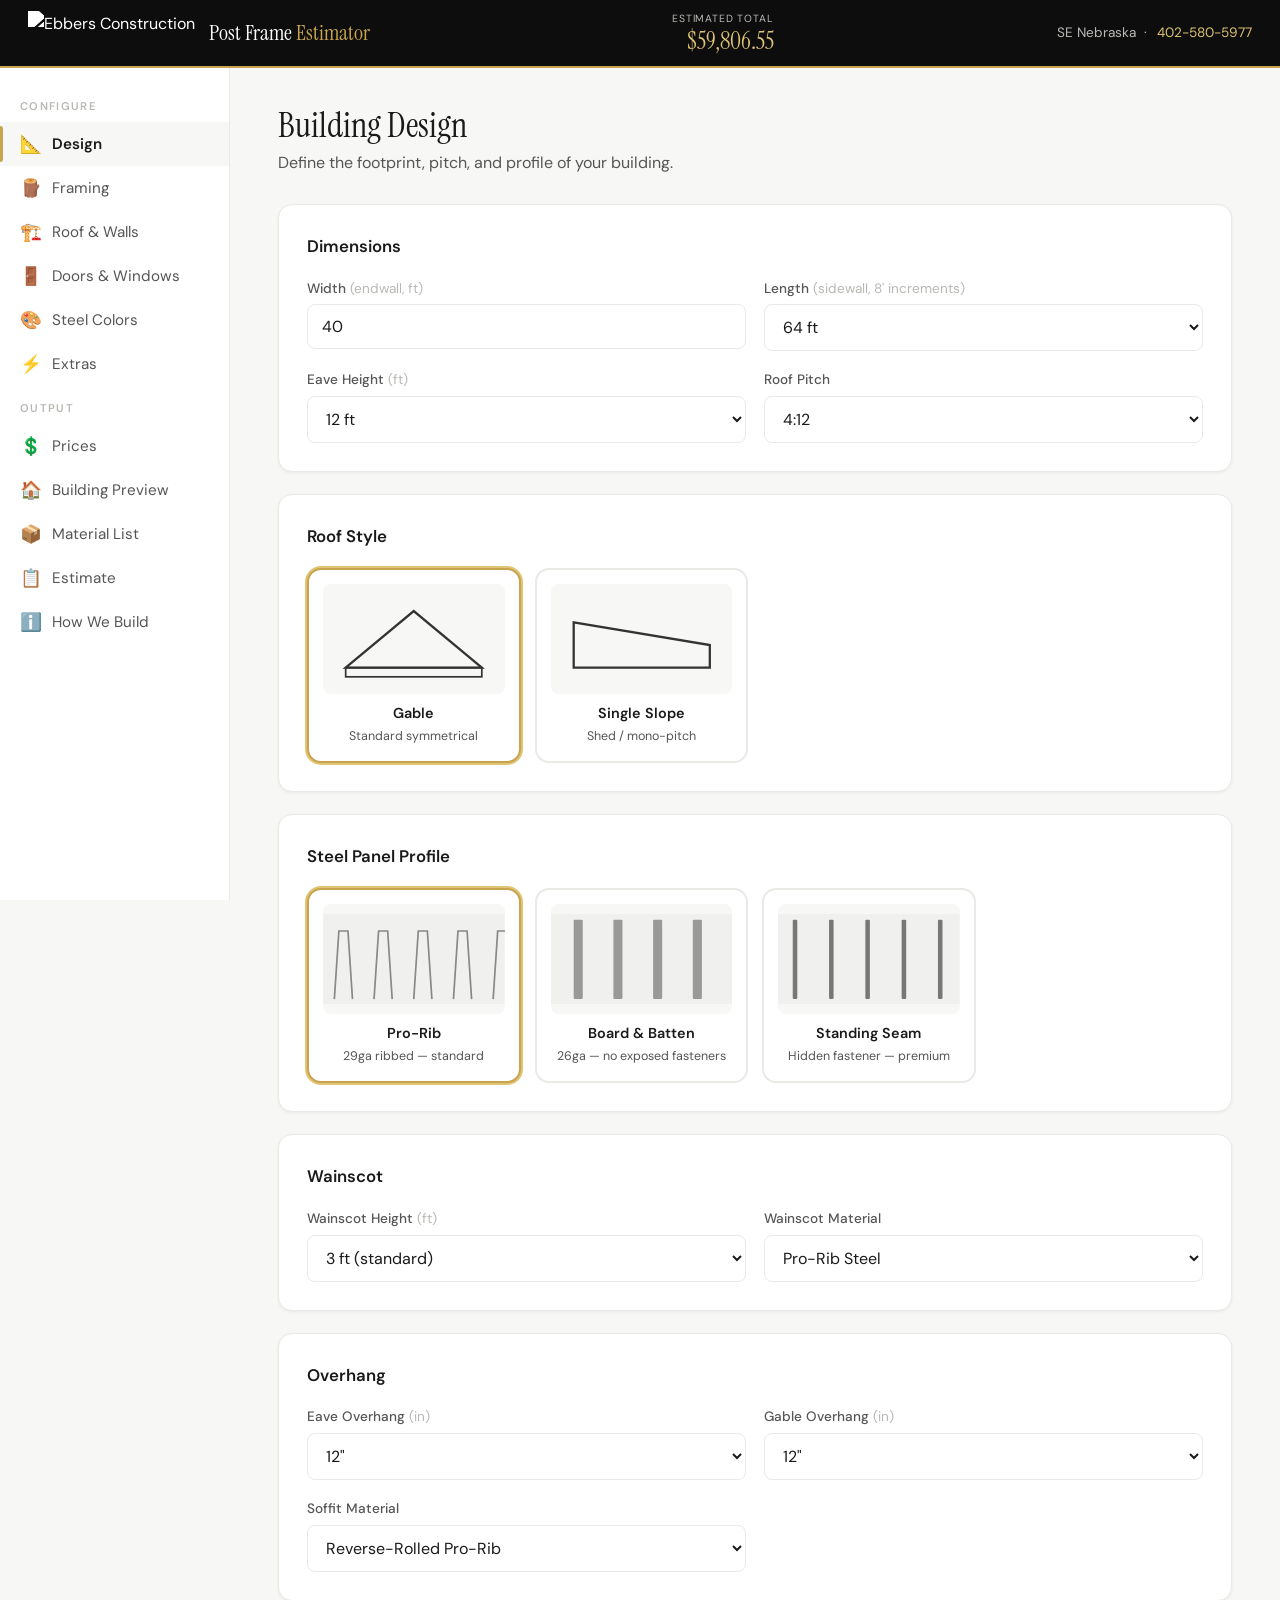
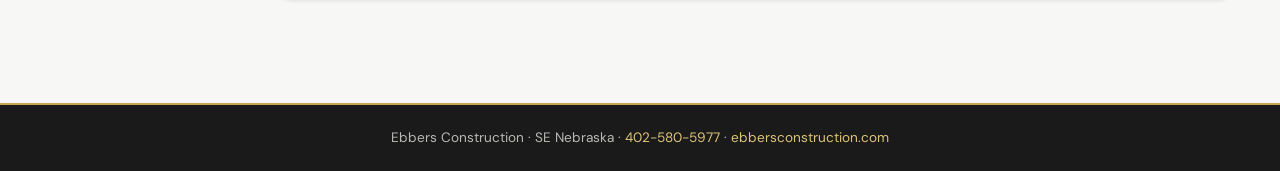
==== commit 97cae04b: "Add files via upload" ====
--- a/index.html
+++ b/index.html
@@ -1,663 +1,1176 @@
 <!DOCTYPE html>
 <html lang="en">
 <head>
-  <meta charset="UTF-8">
-  <meta name="viewport" content="width=device-width, initial-scale=1.0">
-  <title>Post Frame Estimator — Ebbers Construction</title>
-  <link rel="stylesheet" href="style.css">
-  <link rel="icon" href="https://img1.wsimg.com/isteam/ip/34897305-07e7-4e88-85a5-cf5b253986ad/EbbersConstructionLOGO.png/:/rs=h:64,cg:true,m" type="image/png">
+<meta charset="UTF-8">
+<meta name="viewport" content="width=device-width, initial-scale=1.0">
+<title>Post Frame Estimator — Ebbers Construction</title>
+<style>
+@import url('https://fonts.googleapis.com/css2?family=DM+Sans:ital,opsz,wght@0,9..40,300;0,9..40,400;0,9..40,500;0,9..40,600;0,9..40,700;1,9..40,400&family=Instrument+Serif:ital@0;1&display=swap');
+:root{--white:#fff;--off-white:#f7f7f5;--light-gray:#eae9e6;--mid-gray:#b8b8b4;--dark-gray:#555;--near-black:#1a1a1a;--black:#0d0d0d;--accent:#c8a44e;--accent-light:#dfc475;--accent-dark:#a8853a;--error:#b8332a;--shadow-sm:0 1px 3px rgba(0,0,0,.06);--shadow-md:0 4px 16px rgba(0,0,0,.08);--shadow-lg:0 8px 32px rgba(0,0,0,.12);--r:8px;--rlg:14px;--tr:.25s cubic-bezier(.19,1,.22,1);--fb:'DM Sans',sans-serif;--fd:'Instrument Serif',serif}
+*,*::before,*::after{box-sizing:border-box;margin:0;padding:0}
+html{font-size:16px;scroll-behavior:smooth;-webkit-text-size-adjust:100%}
+body{font-family:var(--fb);color:var(--near-black);background:var(--off-white);line-height:1.6;min-height:100vh;-webkit-font-smoothing:antialiased}
+.site-header{background:var(--black);color:#fff;padding:0 28px;display:flex;align-items:center;justify-content:space-between;height:68px;position:sticky;top:0;z-index:100;border-bottom:2px solid var(--accent)}
+.logo-area{display:flex;align-items:center;gap:14px}
+.logo-area img{height:44px;width:auto;filter:brightness(0) invert(1)}
+.logo-text{font-family:var(--fd);font-size:1.4rem;color:#fff}
+.logo-text span{color:var(--accent)}
+.header-contact{font-size:.85rem;color:var(--mid-gray);display:flex;align-items:center;gap:6px}
+.header-contact a{color:var(--accent-light);text-decoration:none}
+.app-container{display:flex;min-height:calc(100vh - 68px)}
+.sidebar{width:230px;background:var(--white);border-right:1px solid var(--light-gray);padding:16px 0;flex-shrink:0;position:sticky;top:68px;height:calc(100vh - 68px);overflow-y:auto;z-index:50}
+.sidebar-label{font-size:.7rem;text-transform:uppercase;letter-spacing:.12em;color:var(--mid-gray);padding:14px 20px 6px;font-weight:600}
+.nav-btn{display:flex;align-items:center;gap:10px;width:100%;padding:11px 20px;border:none;background:none;font-family:var(--fb);font-size:.95rem;color:var(--dark-gray);cursor:pointer;transition:all var(--tr);text-align:left;position:relative}
+.nav-btn::before{content:'';position:absolute;left:0;top:4px;bottom:4px;width:3px;background:var(--accent);border-radius:0 3px 3px 0;opacity:0;transition:opacity var(--tr)}
+.nav-btn:hover{background:var(--off-white);color:var(--near-black)}
+.nav-btn.active{color:var(--near-black);font-weight:600;background:var(--off-white)}
+.nav-btn.active::before{opacity:1}
+.nav-icon{width:22px;height:22px;display:flex;align-items:center;justify-content:center;font-size:1.1rem}
+.main-content{flex:1;padding:36px 48px 80px;max-width:1100px}
+.panel{display:none;animation:fadeUp .35s ease-out}
+.panel.active{display:block}
+@keyframes fadeUp{from{opacity:0;transform:translateY(10px)}to{opacity:1;transform:translateY(0)}}
+.panel-header{margin-bottom:28px}
+.panel-header h2{font-family:var(--fd);font-size:2.2rem;font-weight:400;color:var(--near-black);line-height:1.2}
+.panel-header p{color:var(--dark-gray);font-size:1rem;margin-top:4px}
+.section-card{background:var(--white);border:1px solid var(--light-gray);border-radius:var(--rlg);padding:28px;margin-bottom:22px;box-shadow:var(--shadow-sm)}
+.section-card h3{font-size:1.05rem;font-weight:600;color:var(--near-black);margin-bottom:18px;display:flex;align-items:center;gap:8px}
+.section-card h3 .badge{font-size:.7rem;background:var(--accent);color:#fff;padding:2px 10px;border-radius:20px;font-weight:500;text-transform:uppercase;letter-spacing:.05em}
+.form-grid{display:grid;grid-template-columns:1fr 1fr;gap:18px}
+.form-grid.cols-3{grid-template-columns:1fr 1fr 1fr}
+.form-group{display:flex;flex-direction:column;gap:5px}
+.form-group label{font-size:.85rem;font-weight:500;color:var(--dark-gray)}
+.form-group label .unit{font-weight:400;color:var(--mid-gray)}
+input[type="number"],input[type="text"],select{font-family:var(--fb);font-size:1rem;padding:11px 14px;border:1px solid var(--light-gray);border-radius:var(--r);background:var(--white);color:var(--near-black);transition:border-color var(--tr),box-shadow var(--tr);width:100%;outline:none}
+input:focus,select:focus{border-color:var(--accent);box-shadow:0 0 0 3px rgba(200,164,78,.15)}
+input[disabled]{background:var(--off-white);color:var(--dark-gray)}
+.toggle-row{display:flex;align-items:center;justify-content:space-between;padding:10px 0;border-bottom:1px solid var(--light-gray)}
+.toggle-row:last-child{border-bottom:none}
+.toggle-row>label{font-size:.95rem;color:var(--near-black);cursor:pointer;flex:1}
+.toggle-switch{position:relative;width:48px;height:26px;flex-shrink:0;cursor:pointer}
+.toggle-switch input{position:absolute;opacity:0;width:100%;height:100%;cursor:pointer;z-index:2;margin:0}
+.toggle-slider{position:absolute;inset:0;background:var(--light-gray);border-radius:26px;transition:background var(--tr);pointer-events:none}
+.toggle-slider::before{content:'';position:absolute;height:20px;width:20px;left:3px;bottom:3px;background:#fff;border-radius:50%;transition:transform var(--tr);box-shadow:0 1px 3px rgba(0,0,0,.15)}
+.toggle-switch input:checked+.toggle-slider{background:var(--accent)}
+.toggle-switch input:checked+.toggle-slider::before{transform:translateX(22px)}
+.color-grid{display:flex;flex-wrap:wrap;gap:7px}
+.color-swatch{width:40px;height:40px;border-radius:var(--r);border:2px solid transparent;cursor:pointer;transition:all var(--tr);position:relative}
+.color-swatch:hover{transform:scale(1.15);z-index:2}
+.color-swatch.selected{border-color:var(--near-black);box-shadow:0 0 0 2px #fff,0 0 0 4px var(--near-black);transform:scale(1.1)}
+.color-swatch[title]::after{content:attr(title);position:absolute;bottom:calc(100% + 6px);left:50%;transform:translateX(-50%);background:var(--near-black);color:#fff;font-size:.75rem;padding:4px 10px;border-radius:4px;white-space:nowrap;opacity:0;pointer-events:none;transition:opacity .2s;z-index:10}
+.color-swatch:hover::after{opacity:1}
+.selected-color-label{font-size:.88rem;color:var(--dark-gray);margin-top:8px;font-style:italic}
+.preview-grid{display:grid;grid-template-columns:repeat(auto-fill,minmax(200px,1fr));gap:14px}
+.preview-card{border:2px solid var(--light-gray);border-radius:var(--rlg);padding:14px;cursor:pointer;transition:all var(--tr);text-align:center;background:var(--white)}
+.preview-card:hover{border-color:var(--mid-gray);box-shadow:var(--shadow-md)}
+.preview-card.selected{border-color:var(--accent);box-shadow:0 0 0 2px var(--accent-light)}
+.preview-card .preview-img{width:100%;height:110px;display:flex;align-items:center;justify-content:center;margin-bottom:8px;overflow:hidden;border-radius:var(--r);background:var(--off-white)}
+.preview-card .preview-name{font-size:.9rem;font-weight:600;color:var(--near-black)}
+.preview-card .preview-desc{font-size:.78rem;color:var(--dark-gray);margin-top:2px}
+.item-list{display:flex;flex-direction:column;gap:10px}
+.item-row{display:flex;align-items:center;gap:12px;padding:14px 18px;background:var(--off-white);border-radius:var(--r);border:1px solid var(--light-gray);flex-wrap:wrap}
+.item-row select,.item-row input{flex:1;min-width:100px}
+.btn-remove{background:none;border:none;color:var(--error);cursor:pointer;font-size:1.2rem;padding:4px;line-height:1;opacity:.6;transition:opacity var(--tr)}
+.btn-remove:hover{opacity:1}
+.btn-add{display:inline-flex;align-items:center;gap:6px;padding:10px 18px;border:1px dashed var(--mid-gray);border-radius:var(--r);background:none;font-family:var(--fb);font-size:.92rem;color:var(--dark-gray);cursor:pointer;transition:all var(--tr);margin-top:10px}
+.btn-add:hover{border-color:var(--accent);color:var(--accent-dark);background:rgba(200,164,78,.05)}
+.building-preview-wrapper{background:var(--white);border:1px solid var(--light-gray);border-radius:var(--rlg);padding:24px;margin-bottom:22px;box-shadow:var(--shadow-sm)}
+.building-canvas{width:100%;max-height:500px;display:block;margin:0 auto}
+.preview-tabs{display:flex;gap:4px;margin-bottom:14px;flex-wrap:wrap}
+.preview-tab{padding:8px 16px;border:1px solid var(--light-gray);border-radius:var(--r);background:none;font-family:var(--fb);font-size:.88rem;color:var(--dark-gray);cursor:pointer;transition:all var(--tr)}
+.preview-tab:hover{background:var(--off-white)}
+.preview-tab.active{background:var(--near-black);color:#fff;border-color:var(--near-black)}
+.estimate-section{margin-bottom:24px}
+.estimate-section h4{font-size:.92rem;font-weight:600;text-transform:uppercase;letter-spacing:.06em;color:var(--accent-dark);padding-bottom:8px;border-bottom:2px solid var(--accent);margin-bottom:0}
+.estimate-table{width:100%;border-collapse:collapse;font-size:.92rem}
+.estimate-table th{text-align:left;padding:10px 12px;font-size:.78rem;text-transform:uppercase;letter-spacing:.06em;color:var(--dark-gray);border-bottom:1px solid var(--light-gray);font-weight:600}
+.estimate-table td{padding:10px 12px;border-bottom:1px solid var(--light-gray);color:var(--near-black)}
+.estimate-table tr:last-child td{border-bottom:none}
+.estimate-table .text-right{text-align:right}
+.estimate-table .section-total td{font-weight:600;background:var(--off-white);border-top:2px solid var(--light-gray)}
+.grand-total{background:var(--near-black);color:#fff;padding:24px 28px;border-radius:var(--rlg);margin-top:24px;display:flex;justify-content:space-between;align-items:center}
+.grand-total .total-label{font-size:1.15rem;font-weight:500}
+.grand-total .total-amount{font-family:var(--fd);font-size:2.2rem}
+.cost-sqft{font-size:.92rem;color:var(--mid-gray);margin-top:4px}
+.btn-primary{display:inline-flex;align-items:center;gap:8px;padding:13px 26px;background:var(--near-black);color:#fff;border:none;border-radius:var(--r);font-family:var(--fb);font-size:1rem;font-weight:500;cursor:pointer;transition:all var(--tr)}
+.btn-primary:hover{background:var(--accent-dark)}
+.btn-secondary{display:inline-flex;align-items:center;gap:8px;padding:13px 26px;background:var(--white);color:var(--near-black);border:1px solid var(--light-gray);border-radius:var(--r);font-family:var(--fb);font-size:1rem;font-weight:500;cursor:pointer;transition:all var(--tr)}
+.btn-secondary:hover{border-color:var(--mid-gray);box-shadow:var(--shadow-sm)}
+.btn-group{display:flex;gap:10px;margin-top:22px;flex-wrap:wrap}
+.price-grid{display:grid;grid-template-columns:1fr 1fr;gap:10px}
+.price-item{display:flex;align-items:center;justify-content:space-between;padding:10px 14px;background:var(--off-white);border-radius:var(--r);border:1px solid var(--light-gray)}
+.price-item .price-label{font-size:.9rem;color:var(--near-black)}
+.price-item input{width:100px;text-align:right;font-size:.92rem;padding:8px 10px}
+.spec-locked{display:inline-flex;align-items:center;gap:4px;font-size:.78rem;color:var(--accent-dark);background:rgba(200,164,78,.1);padding:3px 10px;border-radius:4px;font-weight:500}
+.info-card{background:var(--white);border:1px solid var(--light-gray);border-radius:var(--rlg);padding:28px;margin-bottom:22px;display:flex;gap:24px;align-items:flex-start}
+.info-card .info-illustration{width:160px;height:140px;flex-shrink:0;background:var(--off-white);border-radius:var(--r);display:flex;align-items:center;justify-content:center;overflow:hidden}
+.info-card .info-body h4{font-size:1.1rem;font-weight:600;margin-bottom:6px}
+.info-card .info-body p{font-size:.95rem;color:var(--dark-gray);line-height:1.6;margin-bottom:8px}
+.info-card .info-body ul{margin:0;padding-left:20px;font-size:.92rem;color:var(--dark-gray);line-height:1.7}
+.client-info-grid{display:grid;grid-template-columns:1fr 1fr;gap:14px;margin-bottom:20px}
+.site-footer{background:var(--near-black);color:var(--mid-gray);padding:22px 28px;font-size:.85rem;text-align:center;border-top:2px solid var(--accent)}
+.site-footer a{color:var(--accent-light);text-decoration:none}
+.mobile-menu-btn{display:none;align-items:center;justify-content:center;width:42px;height:42px;border:1px solid rgba(255,255,255,.2);border-radius:var(--r);background:none;color:#fff;font-size:1.5rem;cursor:pointer;flex-shrink:0}
+.overlay{display:none;position:fixed;inset:0;background:rgba(0,0,0,.4);z-index:150}
+.overlay.open{display:block}
+.mobile-nav{display:none;position:fixed;bottom:0;left:0;right:0;background:var(--white);border-top:1px solid var(--light-gray);z-index:200;overflow-x:auto;-webkit-overflow-scrolling:touch;box-shadow:0 -2px 10px rgba(0,0,0,.08)}
+.mobile-nav-inner{display:flex;min-width:max-content;padding:4px 8px}
+.mobile-nav-btn{display:flex;flex-direction:column;align-items:center;gap:2px;padding:8px 12px;border:none;background:none;font-family:var(--fb);font-size:.68rem;color:var(--dark-gray);cursor:pointer;white-space:nowrap;flex-shrink:0}
+.mobile-nav-btn .mnav-icon{font-size:1.2rem;line-height:1}
+.mobile-nav-btn.active{color:var(--accent-dark);font-weight:600}
+@media(max-width:768px){
+.sidebar{display:none;position:fixed;top:68px;left:0;width:260px;height:calc(100vh - 68px);background:var(--white);box-shadow:var(--shadow-lg);z-index:200}
+.sidebar.open{display:block}
+.mobile-menu-btn{display:flex!important}
+.mobile-nav{display:block}
+.main-content{padding:24px 18px 90px;max-width:100%}
+.form-grid,.client-info-grid{grid-template-columns:1fr}
+.form-grid.cols-3{grid-template-columns:1fr 1fr}
+.preview-grid{grid-template-columns:1fr 1fr}
+.price-grid{grid-template-columns:1fr}
+.grand-total{flex-direction:column;text-align:center;gap:8px}
+.header-contact{display:none}
+.info-card{flex-direction:column}
+.info-card .info-illustration{width:100%;height:120px}
+.site-footer{padding-bottom:75px}
+}
+.header-total{display:flex;flex-direction:column;align-items:flex-end;position:relative;min-width:120px}
+.header-total .total-num{font-family:var(--fd);font-size:1.5rem;color:var(--accent-light);line-height:1.1;transition:transform .15s ease}
+.header-total .total-num.bump{transform:scale(1.12)}
+.header-total .total-label-sm{font-size:.65rem;color:var(--mid-gray);text-transform:uppercase;letter-spacing:.08em}
+.cost-float{position:absolute;right:0;font-family:var(--fb);font-size:.88rem;font-weight:600;pointer-events:none;opacity:0;white-space:nowrap;z-index:101}
+.cost-float.positive{color:#5ebd72}
+.cost-float.negative{color:#e86060}
+.cost-float.animate{animation:floatUp .9s ease-out forwards}
+@keyframes floatUp{
+0%{opacity:1;transform:translateY(0)}
+60%{opacity:1;transform:translateY(-28px)}
+100%{opacity:0;transform:translateY(-42px)}
+}
+@media(max-width:768px){
+.header-total .total-num{font-size:1.15rem}
+}
+@media print{
+.sidebar,.site-header,.site-footer,.btn-primary,.btn-secondary,.btn-add,.btn-remove,.mobile-menu-btn,.mobile-nav{display:none!important}
+.main-content{padding:0;max-width:100%}
+.panel{display:block!important}
+.section-card{break-inside:avoid;box-shadow:none;border:1px solid #ddd}
+}
+</style>
 </head>
 <body>
-
-<!-- HEADER -->
 <header class="site-header">
-  <button class="mobile-menu-btn" id="mobileMenuBtn" aria-label="Menu">☰</button>
-  <div class="logo-area">
-    <img src="https://img1.wsimg.com/isteam/ip/34897305-07e7-4e88-85a5-cf5b253986ad/EbbersConstructionLOGO.png/:/rs=h:84,cg:true,m" alt="Ebbers Construction">
-    <span class="logo-text">Post Frame <span>Estimator</span></span>
-  </div>
-  <div class="header-contact">
-    SE Nebraska &nbsp;·&nbsp; <a href="tel:4025805977">402-580-5977</a>
-  </div>
+<button class="mobile-menu-btn" id="mobileMenuBtn" aria-label="Menu">☰</button>
+<div class="logo-area">
+<img src="https://img1.wsimg.com/isteam/ip/34897305-07e7-4e88-85a5-cf5b253986ad/EbbersConstructionLOGO.png/:/rs=h:84,cg:true,m" alt="Ebbers Construction">
+<span class="logo-text">Post Frame <span>Estimator</span></span>
+</div>
+<div class="header-total" id="headerTotal">
+<span class="total-label-sm">Estimated Total</span>
+<span class="total-num" id="runningTotal">$0.00</span>
+</div>
+<div class="header-contact">SE Nebraska &nbsp;·&nbsp; <a href="tel:4025805977">402-580-5977</a></div>
 </header>
-
 <div class="overlay" id="overlay"></div>
-
 <div class="app-container">
-
-<!-- SIDEBAR -->
 <nav class="sidebar" id="sidebar">
-  <div class="sidebar-label">Configure</div>
-  <button class="nav-btn active" data-panel="design"><span class="nav-icon">📐</span> Design</button>
-  <button class="nav-btn" data-panel="framing"><span class="nav-icon">🪵</span> Framing</button>
-  <button class="nav-btn" data-panel="roofwalls"><span class="nav-icon">🏗️</span> Roof & Walls</button>
-  <button class="nav-btn" data-panel="doors"><span class="nav-icon">🚪</span> Doors & Windows</button>
-  <button class="nav-btn" data-panel="colors"><span class="nav-icon">🎨</span> Steel Colors</button>
-  <button class="nav-btn" data-panel="extras"><span class="nav-icon">⚡</span> Extras</button>
-  <div class="sidebar-label">Output</div>
-  <button class="nav-btn" data-panel="prices"><span class="nav-icon">💲</span> Prices</button>
-  <button class="nav-btn" data-panel="preview"><span class="nav-icon">🏠</span> Building Preview</button>
-  <button class="nav-btn" data-panel="estimate"><span class="nav-icon">📋</span> Estimate</button>
+<div class="sidebar-label">Configure</div>
+<button class="nav-btn active" data-panel="design"><span class="nav-icon">📐</span> Design</button>
+<button class="nav-btn" data-panel="framing"><span class="nav-icon">🪵</span> Framing</button>
+<button class="nav-btn" data-panel="roofwalls"><span class="nav-icon">🏗️</span> Roof & Walls</button>
+<button class="nav-btn" data-panel="doors"><span class="nav-icon">🚪</span> Doors & Windows</button>
+<button class="nav-btn" data-panel="colors"><span class="nav-icon">🎨</span> Steel Colors</button>
+<button class="nav-btn" data-panel="extras"><span class="nav-icon">⚡</span> Extras</button>
+<div class="sidebar-label">Output</div>
+<button class="nav-btn" data-panel="prices"><span class="nav-icon">💲</span> Prices</button>
+<button class="nav-btn" data-panel="preview"><span class="nav-icon">🏠</span> Building Preview</button>
+<button class="nav-btn" data-panel="materials"><span class="nav-icon">📦</span> Material List</button>
+<button class="nav-btn" data-panel="estimate"><span class="nav-icon">📋</span> Estimate</button>
+<button class="nav-btn" data-panel="info"><span class="nav-icon">ℹ️</span> How We Build</button>
 </nav>
-
-<!-- MAIN -->
-<main class="main-content">
-
-<!-- ════════ DESIGN ════════ -->
-<section class="panel active" id="panel-design">
-  <div class="panel-header">
-    <h2>Building Design</h2>
-    <p>Define the footprint, pitch, and profile of your building.</p>
-  </div>
-
-  <div class="section-card">
-    <h3>Dimensions</h3>
-    <div class="form-grid">
-      <div class="form-group">
-        <label>Width <span class="unit">(endwall, ft)</span></label>
-        <input type="number" id="bldWidth" value="40" min="12" step="1">
-      </div>
-      <div class="form-group">
-        <label>Length <span class="unit">(sidewall, ft — 8' increments)</span></label>
-        <select id="bldLength">
-          <option value="24">24 ft</option>
-          <option value="32">32 ft</option>
-          <option value="40">40 ft</option>
-          <option value="48">48 ft</option>
-          <option value="56">56 ft</option>
-          <option value="64" selected>64 ft</option>
-          <option value="72">72 ft</option>
-          <option value="80">80 ft</option>
-          <option value="96">96 ft</option>
-          <option value="104">104 ft</option>
-          <option value="112">112 ft</option>
-          <option value="120">120 ft</option>
-        </select>
-      </div>
-      <div class="form-group">
-        <label>Eave Height <span class="unit">(ft)</span></label>
-        <select id="eaveHeight">
-          <option value="10">10 ft</option>
-          <option value="12" selected>12 ft</option>
-          <option value="14">14 ft</option>
-          <option value="16">16 ft</option>
-          <option value="18">18 ft</option>
-          <option value="20">20 ft</option>
-        </select>
-      </div>
-      <div class="form-group">
-        <label>Roof Pitch</label>
-        <select id="roofPitch">
-          <option value="3">3:12</option>
-          <option value="4" selected>4:12</option>
-          <option value="5">5:12</option>
-          <option value="6">6:12</option>
-          <option value="8">8:12</option>
-        </select>
-      </div>
-    </div>
-  </div>
-
-  <div class="section-card">
-    <h3>Roof Style</h3>
-    <div class="preview-grid" id="roofStyleGrid">
-      <div class="preview-card selected" data-value="gable">
-        <div class="preview-img" id="pvRoofGable"></div>
-        <div class="preview-name">Gable</div>
-        <div class="preview-desc">Standard symmetrical</div>
-      </div>
-      <div class="preview-card" data-value="single-slope">
-        <div class="preview-img" id="pvRoofSingle"></div>
-        <div class="preview-name">Single Slope</div>
-        <div class="preview-desc">Shed / mono-pitch</div>
-      </div>
-    </div>
-    <input type="hidden" id="roofStyle" value="gable">
-  </div>
-
-  <div class="section-card">
-    <h3>Steel Panel Profile</h3>
-    <div class="preview-grid" id="panelProfileGrid">
-      <div class="preview-card selected" data-value="pro-rib">
-        <div class="preview-img" id="pvProRib"></div>
-        <div class="preview-name">Pro-Rib</div>
-        <div class="preview-desc">29ga ribbed — standard</div>
-      </div>
-      <div class="preview-card" data-value="board-batten">
-        <div class="preview-img" id="pvBoardBatten"></div>
-        <div class="preview-name">Board & Batten</div>
-        <div class="preview-desc">26ga — no exposed fasteners</div>
-      </div>
-      <div class="preview-card" data-value="standing-seam">
-        <div class="preview-img" id="pvStandingSeam"></div>
-        <div class="preview-name">Standing Seam</div>
-        <div class="preview-desc">Hidden fastener — premium</div>
-      </div>
-    </div>
-    <input type="hidden" id="panelProfile" value="pro-rib">
-  </div>
-
-  <div class="section-card">
-    <h3>Wainscot</h3>
-    <div class="form-grid">
-      <div class="form-group">
-        <label>Wainscot Height <span class="unit">(ft)</span></label>
-        <select id="wainscotHt">
-          <option value="0">None</option>
-          <option value="3" selected>3 ft (standard)</option>
-          <option value="4">4 ft</option>
-        </select>
-      </div>
-      <div class="form-group">
-        <label>Wainscot Material</label>
-        <select id="wainscotMat">
-          <option value="steel" selected>Pro-Rib Steel</option>
-          <option value="board-batten">Board & Batten Steel</option>
-          <option value="versetta-stone">Versetta Stone</option>
-        </select>
-      </div>
-    </div>
-  </div>
-
-  <div class="section-card">
-    <h3>Overhang</h3>
-    <div class="form-grid">
-      <div class="form-group">
-        <label>Eave Overhang <span class="unit">(inches)</span></label>
-        <select id="eaveOverhang">
-          <option value="0">None</option>
-          <option value="12" selected>12"</option>
-          <option value="18">18"</option>
-          <option value="24">24"</option>
-        </select>
-      </div>
-      <div class="form-group">
-        <label>Gable Overhang <span class="unit">(inches)</span></label>
-        <select id="gableOverhang">
-          <option value="0">None</option>
-          <option value="12" selected>12"</option>
-          <option value="18">18"</option>
-          <option value="24">24"</option>
-        </select>
-      </div>
-      <div class="form-group">
-        <label>Soffit Material</label>
-        <select id="soffitMat">
-          <option value="pro-rib-reverse" selected>Reverse-Rolled Pro-Rib</option>
-          <option value="speed-lap">Speed Lap</option>
-          <option value="custom-soffit">Custom Soffit Panel</option>
-        </select>
-      </div>
-    </div>
-  </div>
-</section>
-
-<!-- ════════ FRAMING ════════ -->
-<section class="panel" id="panel-framing">
-  <div class="panel-header">
-    <h2>Framing</h2>
-    <p>Posts, trusses, and structural details — Ebbers Construction standards.</p>
-  </div>
-
-  <div class="section-card">
-    <h3>Posts &amp; Footings</h3>
-    <div class="form-grid">
-      <div class="form-group">
-        <label>Post Size</label>
-        <select id="postSize">
-          <option value="3ply-2x6" selected>3-Ply 2×6 (Ebbers Std)</option>
-          <option value="3ply-2x8">3-Ply 2×8</option>
-          <option value="4ply-2x6">4-Ply 2×6</option>
-          <option value="6x6">6×6 Solid</option>
-        </select>
-      </div>
-      <div class="form-group">
-        <label>Post Spacing — Sidewalls <span class="spec-locked">8' o.c. std</span></label>
-        <select id="postSpSide">
-          <option value="8" selected>8 ft (standard)</option>
-          <option value="12">12 ft</option>
-        </select>
-      </div>
-      <div class="form-group">
-        <label>Footing Diameter <span class="unit">(inches)</span></label>
-        <select id="footingDia">
-          <option value="18" selected>18" (standard)</option>
-          <option value="16">16" (porches/lean-tos)</option>
-          <option value="24">24" (heavy loads)</option>
-        </select>
-      </div>
-      <div class="form-group">
-        <label>Footing Depth <span class="unit">(inches)</span></label>
-        <select id="footingDepth">
-          <option value="36">36"</option>
-          <option value="42" selected>42" (standard)</option>
-          <option value="48">48"</option>
-        </select>
-      </div>
-      <div class="form-group">
-        <label>Bracket Type</label>
-        <select id="bracketType">
-          <option value="wet-set" selected>Wet-Set w/ Welded Rebar</option>
-          <option value="retrofit">Retrofit / Post-Pour</option>
-        </select>
-      </div>
-    </div>
-  </div>
-
-  <div class="section-card">
-    <h3>Trusses</h3>
-    <div class="form-grid">
-      <div class="form-group">
-        <label>Truss Spacing</label>
-        <select id="trussSp">
-          <option value="8" selected>8 ft o.c. (standard)</option>
-          <option value="4">4 ft o.c.</option>
-          <option value="2">2 ft o.c.</option>
-        </select>
-      </div>
-      <div class="form-group">
-        <label>Truss Type</label>
-        <select id="trussType">
-          <option value="common" selected>Common</option>
-          <option value="scissor">Scissor</option>
-          <option value="attic">Attic</option>
-          <option value="mono">Mono (single slope)</option>
-        </select>
-      </div>
-    </div>
-    <div style="margin-top:10px">
-      <span class="spec-locked">Trusses sit on middle ply — not notched</span>
-    </div>
-  </div>
-
-  <div class="section-card">
-    <h3>Wall Framing <span class="badge">Ebbers Standard</span></h3>
-    <div class="form-grid">
-      <div class="form-group">
-        <label>Wall Girts</label>
-        <input type="text" value="2×6 @ 24&quot; o.c." disabled>
-      </div>
-      <div class="form-group">
-        <label>Grade Board</label>
-        <input type="text" value="2×12 Treated — Full Perimeter" disabled>
-      </div>
-      <div class="form-group">
-        <label>Purlins</label>
-        <input type="text" value="2×4 @ 24&quot; o.c." disabled>
-      </div>
-      <div class="form-group">
-        <label>Fascia</label>
-        <input type="text" value="2×6 Fascia Board" disabled>
-      </div>
-      <div class="form-group">
-        <label>Purlin Screws</label>
-        <input type="text" value="6&quot; SSD Screws" disabled>
-      </div>
-      <div class="form-group">
-        <label>Center Wainscot Board</label>
-        <input type="text" value="2×6 Wainscot Board" disabled>
-      </div>
-    </div>
-  </div>
-
-  <div class="section-card">
-    <h3>Structural Options</h3>
-    <div class="toggle-row">
-      <label for="dblXBrace">Double X Bracing</label>
-      <div class="toggle-switch"><input type="checkbox" id="dblXBrace" checked><span class="toggle-slider"></span></div>
-    </div>
-    <div class="toggle-row">
-      <label for="collarTies">Collar Ties</label>
-      <div class="toggle-switch"><input type="checkbox" id="collarTies"><span class="toggle-slider"></span></div>
-    </div>
-    <div class="toggle-row">
-      <label for="kneeBraces">Knee Braces</label>
-      <div class="toggle-switch"><input type="checkbox" id="kneeBraces"><span class="toggle-slider"></span></div>
-    </div>
-  </div>
-</section>
-
-<!-- ════════ ROOF & WALLS ════════ -->
-<section class="panel" id="panel-roofwalls">
-  <div class="panel-header">
-    <h2>Roof &amp; Walls</h2>
-    <p>Insulation, house wrap, ventilation, and trim details.</p>
-  </div>
-
-  <div class="section-card">
-    <h3>Insulation</h3>
-    <div class="form-grid">
-      <div class="form-group">
-        <label>Wall Insulation</label>
-        <select id="wallInsul">
-          <option value="none">None</option>
-          <option value="bubble">Bubble Wrap / Radiant Barrier</option>
-          <option value="r19" selected>R-19 Fiberglass Batt (5.5")</option>
-          <option value="spray-closed">Spray Foam — Closed Cell</option>
-          <option value="spray-open">Spray Foam — Open Cell</option>
-        </select>
-      </div>
-      <div class="form-group">
-        <label>Roof Insulation</label>
-        <select id="roofInsul">
-          <option value="none" selected>None</option>
-          <option value="bubble">Bubble Wrap / Radiant Barrier</option>
-          <option value="r19">R-19 Fiberglass Batt (5.5")</option>
-          <option value="r30">R-30 Fiberglass Batt (10")</option>
-          <option value="spray-closed">Spray Foam — Closed Cell</option>
-          <option value="spray-open">Spray Foam — Open Cell</option>
-        </select>
-      </div>
-    </div>
-  </div>
-
-  <div class="section-card">
-    <h3>Liner Panels</h3>
-    <div class="toggle-row">
-      <label for="wallLiner">Wall Liner Panels (steel)</label>
-      <div class="toggle-switch"><input type="checkbox" id="wallLiner"><span class="toggle-slider"></span></div>
-    </div>
-    <div class="toggle-row">
-      <label for="ceilingLiner">Ceiling Liner Panels (steel)</label>
-      <div class="toggle-switch"><input type="checkbox" id="ceilingLiner"><span class="toggle-slider"></span></div>
-    </div>
-  </div>
-
-  <div class="section-card">
-    <h3>House Wrap &amp; Ventilation</h3>
-    <div class="toggle-row">
-      <label for="houseWrap">Block-it House Wrap <span class="spec-locked">Ebbers Std</span></label>
-      <div class="toggle-switch"><input type="checkbox" id="houseWrap" checked><span class="toggle-slider"></span></div>
-    </div>
-    <div class="toggle-row">
-      <label for="ridgeVent">Ridge Vent</label>
-      <div class="toggle-switch"><input type="checkbox" id="ridgeVent" checked><span class="toggle-slider"></span></div>
-    </div>
-    <div class="toggle-row">
-      <label for="eaveVent">Eave Vents</label>
-      <div class="toggle-switch"><input type="checkbox" id="eaveVent"><span class="toggle-slider"></span></div>
-    </div>
-  </div>
-
-  <div class="section-card">
-    <h3>Gutters</h3>
-    <div class="toggle-row">
-      <label for="gutters">6" Seamless Gutters <span class="spec-locked">Ebbers Std</span></label>
-      <div class="toggle-switch"><input type="checkbox" id="gutters" checked><span class="toggle-slider"></span></div>
-    </div>
-    <div class="form-grid" style="margin-top:10px">
-      <div class="form-group">
-        <label>Downspouts</label>
-        <select id="downspouts">
-          <option value="auto" selected>Auto (1 per 40 LF)</option>
-          <option value="2">2</option>
-          <option value="4">4</option>
-          <option value="6">6</option>
-        </select>
-      </div>
-    </div>
-  </div>
-</section>
-
-<!-- ════════ DOORS & WINDOWS ════════ -->
-<section class="panel" id="panel-doors">
-  <div class="panel-header">
-    <h2>Doors &amp; Windows</h2>
-    <p>Overhead doors, walk-throughs, and windows — with visual previews.</p>
-  </div>
-
-  <div class="section-card">
-    <h3>Overhead / Garage Doors</h3>
-    <div class="item-list" id="ohDoorList"></div>
-    <button class="btn-add" id="addOHDoor">+ Add Overhead Door</button>
-  </div>
-
-  <div class="section-card">
-    <h3>Walk-Through Doors</h3>
-    <div class="item-list" id="walkDoorList"></div>
-    <button class="btn-add" id="addWalkDoor">+ Add Walk-Through Door</button>
-  </div>
-
-  <div class="section-card">
-    <h3>Windows</h3>
-    <div class="item-list" id="windowList"></div>
-    <button class="btn-add" id="addWindow">+ Add Window</button>
-  </div>
-</section>
-
-<!-- ════════ STEEL COLORS ════════ -->
-<section class="panel" id="panel-colors">
-  <div class="panel-header">
-    <h2>Steel Colors</h2>
-    <p>Choose from Frontier Metal Supply's full color chart — Auburn, NE.</p>
-  </div>
-
-  <div class="section-card">
-    <h3>Roof Color</h3>
-    <div class="color-grid" id="colorGridRoof"></div>
-    <div class="selected-color-label" id="labelRoofColor">Charcoal</div>
-  </div>
-
-  <div class="section-card">
-    <h3>Sidewall Color</h3>
-    <div class="color-grid" id="colorGridSidewall"></div>
-    <div class="selected-color-label" id="labelSidewallColor">Light Stone</div>
-  </div>
-
-  <div class="section-card">
-    <h3>Wainscot Color</h3>
-    <div class="color-grid" id="colorGridWainscot"></div>
-    <div class="selected-color-label" id="labelWainscotColor">Burnished Slate</div>
-  </div>
-
-  <div class="section-card">
-    <h3>Trim Color</h3>
-    <div class="color-grid" id="colorGridTrim"></div>
-    <div class="selected-color-label" id="labelTrimColor">Charcoal</div>
-  </div>
-
-  <div class="section-card">
-    <h3>Garage Door Color</h3>
-    <div class="color-grid" id="colorGridGarageDoor"></div>
-    <div class="selected-color-label" id="labelGarageDoorColor">White</div>
-  </div>
-
-  <div class="section-card">
-    <h3>Walk-Through Door Color</h3>
-    <div class="color-grid" id="colorGridWalkDoor"></div>
-    <div class="selected-color-label" id="labelWalkDoorColor">White</div>
-  </div>
-</section>
-
-<!-- ════════ EXTRAS ════════ -->
-<section class="panel" id="panel-extras">
-  <div class="panel-header">
-    <h2>Extras</h2>
-    <p>Concrete floors, porches, electrical, and markups.</p>
-  </div>
-
-  <div class="section-card">
-    <h3>Floor Type</h3>
-    <div class="form-grid">
-      <div class="form-group">
-        <label>Floor</label>
-        <select id="floorType">
-          <option value="dirt">Dirt</option>
-          <option value="rock">Rock / Gravel</option>
-          <option value="concrete" selected>Concrete Slab</option>
-        </select>
-      </div>
-    </div>
-    <div id="concreteOptions" style="margin-top:14px">
-      <div class="form-grid">
-        <div class="form-group">
-          <label>Slab Thickness <span class="unit">(inches)</span></label>
-          <select id="slabThick">
-            <option value="4" selected>4"</option>
-            <option value="5">5"</option>
-            <option value="6">6"</option>
-          </select>
-        </div>
-        <div class="form-group">
-          <label>Rebar</label>
-          <select id="rebarType">
-            <option value="none">None</option>
-            <option value="fiber">Fiber Mesh</option>
-            <option value="4-rebar" selected>#4 Rebar Grid</option>
-            <option value="wwm">Welded Wire Mesh</option>
-          </select>
-        </div>
-      </div>
-      <div class="toggle-row" style="margin-top:10px">
-        <label for="vaporBarrier">Vapor Barrier (6 mil poly)</label>
-        <div class="toggle-switch"><input type="checkbox" id="vaporBarrier" checked><span class="toggle-slider"></span></div>
-      </div>
-    </div>
-  </div>
-
-  <div class="section-card">
-    <h3>Porch</h3>
-    <div class="toggle-row">
-      <label for="porchToggle">Timber-Framed Porch</label>
-      <div class="toggle-switch"><input type="checkbox" id="porchToggle"><span class="toggle-slider"></span></div>
-    </div>
-    <div id="porchOptions" style="display:none;margin-top:14px">
-      <div class="form-grid">
-        <div class="form-group">
-          <label>Porch Depth <span class="unit">(ft)</span></label>
-          <input type="number" id="porchDepth" value="8" min="4" max="16" step="2">
-        </div>
-        <div class="form-group">
-          <label>Porch Length <span class="unit">(ft)</span></label>
-          <input type="number" id="porchLength" value="24" min="8" step="4">
-        </div>
-        <div class="form-group">
-          <label>Post Size</label>
-          <select id="porchPostSize">
-            <option value="6x6" selected>6×6 Timber</option>
-            <option value="8x8">8×8 Timber</option>
-          </select>
-        </div>
-        <div class="form-group">
-          <label>Footing</label>
-          <select id="porchFooting">
-            <option value="16" selected>16" (porch std)</option>
-            <option value="18">18"</option>
-          </select>
-        </div>
-      </div>
-    </div>
-  </div>
-
-  <div class="section-card">
-    <h3>Electrical</h3>
-    <div class="toggle-row">
-      <label for="elecRoughIn">Electrical Rough-In Allowance</label>
-      <div class="toggle-switch"><input type="checkbox" id="elecRoughIn"><span class="toggle-slider"></span></div>
-    </div>
-  </div>
-
-  <div class="section-card">
-    <h3>Markup &amp; Waste</h3>
-    <div class="form-grid cols-3">
-      <div class="form-group">
-        <label>Material Waste <span class="unit">(%)</span></label>
-        <input type="number" id="wastePct" value="10" min="0" max="30" step="1">
-      </div>
-      <div class="form-group">
-        <label>Labor <span class="unit">(%)</span></label>
-        <input type="number" id="laborPct" value="35" min="0" max="60" step="1">
-      </div>
-      <div class="form-group">
-        <label>GC Overhead <span class="unit">(%)</span></label>
-        <input type="number" id="gcPct" value="10" min="0" max="30" step="1">
-      </div>
-    </div>
-  </div>
-</section>
-
-<!-- ════════ PRICES ════════ -->
-<section class="panel" id="panel-prices">
-  <div class="panel-header">
-    <h2>Material Prices</h2>
-    <p>Update any price to match your supplier — all prices per unit as labeled.</p>
-  </div>
-
-  <div class="section-card">
-    <h3>Lumber <span class="unit">(per LF unless noted)</span></h3>
-    <div class="price-grid" id="pricesLumber"></div>
-  </div>
-
-  <div class="section-card">
-    <h3>Steel Panels <span class="unit">(per LF)</span></h3>
-    <div class="price-grid" id="pricesSteel"></div>
-  </div>
-
-  <div class="section-card">
-    <h3>Concrete &amp; Footings</h3>
-    <div class="price-grid" id="pricesConcrete"></div>
-  </div>
-
-  <div class="section-card">
-    <h3>Doors &amp; Windows</h3>
-    <div class="price-grid" id="pricesDoors"></div>
-  </div>
-
-  <div class="section-card">
-    <h3>Insulation &amp; Misc</h3>
-    <div class="price-grid" id="pricesMisc"></div>
-  </div>
-</section>
-
-<!-- ════════ BUILDING PREVIEW ════════ -->
-<section class="panel" id="panel-preview">
-  <div class="panel-header">
-    <h2>Building Preview</h2>
-    <p>Live visualization based on your selections.</p>
-  </div>
-
-  <div class="building-preview-wrapper">
-    <div class="preview-tabs">
-      <button class="preview-tab active" data-view="front">Front Elevation</button>
-      <button class="preview-tab" data-view="side">Side Elevation</button>
-      <button class="preview-tab" data-view="plan">Overhead Plan</button>
-    </div>
-    <svg class="building-canvas" id="buildingSVG" viewBox="0 0 800 500" xmlns="http://www.w3.org/2000/svg"></svg>
-  </div>
-</section>
-
-<!-- ════════ ESTIMATE ════════ -->
-<section class="panel" id="panel-estimate">
-  <div class="panel-header">
-    <h2>Estimate</h2>
-    <p>Full material list and cost breakdown.</p>
-  </div>
-
-  <div class="section-card">
-    <h3>Client Information</h3>
-    <div class="client-info-grid">
-      <div class="form-group"><label>Client Name</label><input type="text" id="clientName" placeholder="John Smith"></div>
-      <div class="form-group"><label>Project Address</label><input type="text" id="clientAddress" placeholder="123 Main St, Auburn NE"></div>
-      <div class="form-group"><label>Date</label><input type="text" id="estDate" placeholder=""></div>
-      <div class="form-group"><label>Estimate #</label><input type="text" id="estNumber" placeholder="EC-2026-001"></div>
-    </div>
-  </div>
-
-  <div id="estimateOutput"></div>
-
-  <div class="btn-group">
-    <button class="btn-primary" id="btnCalcEstimate">📋 Calculate Estimate</button>
-    <button class="btn-secondary" id="btnPrintEstimate">🖨️ Print / Save PDF</button>
-  </div>
-</section>
-
+<main class="main-content" id="mainContent">
+<!-- Panels will be populated by JavaScript -->
+<div id="panelContainer"></div>
 </main>
 </div>
-
-<footer class="site-footer">
-  Ebbers Construction · SE Nebraska · <a href="tel:4025805977">402-580-5977</a> · <a href="https://ebbersconstruction.com">ebbersconstruction.com</a>
-</footer>
-
-<script src="app.js"></script>
+<nav class="mobile-nav" id="mobileNav">
+<div class="mobile-nav-inner">
+<button class="mobile-nav-btn active" data-panel="design"><span class="mnav-icon">📐</span>Design</button>
+<button class="mobile-nav-btn" data-panel="framing"><span class="mnav-icon">🪵</span>Framing</button>
+<button class="mobile-nav-btn" data-panel="roofwalls"><span class="mnav-icon">🏗️</span>Roof</button>
+<button class="mobile-nav-btn" data-panel="doors"><span class="mnav-icon">🚪</span>Doors</button>
+<button class="mobile-nav-btn" data-panel="colors"><span class="mnav-icon">🎨</span>Colors</button>
+<button class="mobile-nav-btn" data-panel="extras"><span class="mnav-icon">⚡</span>Extras</button>
+<button class="mobile-nav-btn" data-panel="prices"><span class="mnav-icon">💲</span>Prices</button>
+<button class="mobile-nav-btn" data-panel="preview"><span class="mnav-icon">🏠</span>Preview</button>
+<button class="mobile-nav-btn" data-panel="materials"><span class="mnav-icon">📦</span>Materials</button>
+<button class="mobile-nav-btn" data-panel="estimate"><span class="mnav-icon">📋</span>Estimate</button>
+<button class="mobile-nav-btn" data-panel="info"><span class="mnav-icon">ℹ️</span>Info</button>
+</div>
+</nav>
+<footer class="site-footer">Ebbers Construction · SE Nebraska · <a href="tel:4025805977">402-580-5977</a> · <a href="https://ebbersconstruction.com">ebbersconstruction.com</a></footer>
+<script>
+/* EBBERS CONSTRUCTION v2 - inline */
+/* EBBERS CONSTRUCTION — Post Frame Estimator v2 */
+
+// ─── CORRECTED FRONTIER METAL SUPPLY COLORS ───
+// Cross-referenced with Sherwin-Williams WeatherXL standard swatches
+const FM_COLORS = [
+  { name: 'Arctic White',     hex: '#e5e4df' },
+  { name: 'Polar White',      hex: '#f2f0e6' },
+  { name: 'Light Stone',      hex: '#c4b99e' },
+  { name: 'Tan',              hex: '#b5a484' },
+  { name: 'Taupe',            hex: '#8e8272' },
+  { name: 'Ash Gray',         hex: '#8b8c88' },
+  { name: 'Charcoal Gray',    hex: '#53555a' },
+  { name: 'Charcoal',         hex: '#3d3d3d' },
+  { name: 'Black',            hex: '#222222' },
+  { name: 'Burnished Slate',  hex: '#515a50' },
+  { name: 'Cocoa Brown',      hex: '#4e3629' },
+  { name: 'Copper Metallic',  hex: '#7e5835' },
+  { name: 'Burgundy',         hex: '#5e2028' },
+  { name: 'Dark Red',         hex: '#6e2c2a' },
+  { name: 'Rural Red',        hex: '#7c3230' },
+  { name: 'Crimson',          hex: '#8b2028' },
+  { name: 'Ivy Green',        hex: '#3e5a3a' },
+  { name: 'Evergreen',        hex: '#2c4434' },
+  { name: 'Gallery Blue',     hex: '#3d5d7e' },
+  { name: 'Ocean Blue',       hex: '#2a4e6c' },
+  { name: 'Sapphire Blue',    hex: '#2e4a68' },
+  { name: 'Galvalume',        hex: '#a8a8a0' },
+  { name: 'Aged Copper',      hex: '#5e826a' },
+];
+
+// ─── PRICES ───
+const PRICES = {
+  '2x4_lf':.65,'2x6_lf':1.10,'2x8_lf':1.55,'2x12_treated_lf':3.20,'lvl_header_lf':6.50,'6x6_timber_lf':4.25,'8x8_timber_lf':8.50,'fascia_2x6_lf':1.10,
+  'pro_rib_lf':2.15,'board_batten_lf':3.75,'standing_seam_lf':5.50,'speed_lap_lf':2.00,'trim_lf':1.50,'ridge_cap_lf':2.25,
+  'concrete_yard':165,'rebar_4_20ft':12.50,'wwm_roll':120,'fiber_mesh_bag':22,'vapor_barrier_roll':65,'bracket_wetset':18,'bracket_retrofit':22,'sonotube_18':28,'sonotube_16':22,'sonotube_24':38,
+  'oh_door_10x8':850,'oh_door_10x10':1050,'oh_door_12x10':1250,'oh_door_12x12':1450,'oh_door_14x12':1750,'oh_door_16x14':2400,'oh_opener':350,
+  'walk_door_3070':450,'walk_door_6070':750,'window_3x3':185,'window_3x4':220,'window_4x4':260,
+  'bubble_wrap_sqft':.45,'r19_batt_sqft':.85,'r30_batt_sqft':1.20,'spray_closed_sqft':2.10,'spray_open_sqft':1.30,
+  'house_wrap_sqft':.18,'liner_panel_sqft':1.25,'versetta_stone_sqft':12.50,'ssd_screw_6in':.55,'x_brace_set':45,
+  'ridge_vent_lf':3.50,'eave_vent_ea':12,'gutter_6in_lf':7.50,'downspout_ea':85,'flashing_tape_roll':28,'truss_lf_span':5.50,'electrical_roughin':3500,
+  'porch_post_6x6_ea':85,'porch_post_8x8_ea':145
+};
+const PRICE_LABELS = {
+  '2x4_lf':'2×4 Lumber /LF','2x6_lf':'2×6 Lumber /LF','2x8_lf':'2×8 Lumber /LF','2x12_treated_lf':'2×12 Treated /LF','lvl_header_lf':'LVL Header /LF','6x6_timber_lf':'6×6 Timber /LF','8x8_timber_lf':'8×8 Timber /LF','fascia_2x6_lf':'2×6 Fascia /LF',
+  'pro_rib_lf':'Pro-Rib 29ga /LF','board_batten_lf':'Board & Batten 26ga /LF','standing_seam_lf':'Standing Seam /LF','speed_lap_lf':'Speed Lap /LF','trim_lf':'Trim / Flashing /LF','ridge_cap_lf':'Ridge Cap /LF',
+  'concrete_yard':'Concrete /yd³','rebar_4_20ft':'#4 Rebar 20\'','wwm_roll':'Welded Wire Mesh Roll','fiber_mesh_bag':'Fiber Mesh Bag','vapor_barrier_roll':'Vapor Barrier Roll','bracket_wetset':'Wet-Set Bracket','bracket_retrofit':'Retrofit Bracket','sonotube_18':'Sonotube 18"','sonotube_16':'Sonotube 16"','sonotube_24':'Sonotube 24"',
+  'oh_door_10x8':'OH Door 10×8','oh_door_10x10':'OH Door 10×10','oh_door_12x10':'OH Door 12×10','oh_door_12x12':'OH Door 12×12','oh_door_14x12':'OH Door 14×12','oh_door_16x14':'OH Door 16×14','oh_opener':'Door Opener',
+  'walk_door_3070':'Walk Door 3070','walk_door_6070':'Walk Door 6070','window_3x3':'Window 3×3','window_3x4':'Window 3×4','window_4x4':'Window 4×4',
+  'bubble_wrap_sqft':'Bubble Wrap /sf','r19_batt_sqft':'R-19 Batt /sf','r30_batt_sqft':'R-30 Batt /sf','spray_closed_sqft':'Spray Closed /sf','spray_open_sqft':'Spray Open /sf',
+  'house_wrap_sqft':'House Wrap /sf','liner_panel_sqft':'Liner Panel /sf','versetta_stone_sqft':'Versetta Stone /sf','ssd_screw_6in':'6" SSD Screw','x_brace_set':'X-Brace Set',
+  'ridge_vent_lf':'Ridge Vent /LF','eave_vent_ea':'Eave Vent ea','gutter_6in_lf':'Gutter 6" /LF','downspout_ea':'Downspout ea','flashing_tape_roll':'Flashing Tape Roll','truss_lf_span':'Truss /LF span','electrical_roughin':'Electrical Rough-In',
+  'porch_post_6x6_ea':'Porch Post 6×6','porch_post_8x8_ea':'Porch Post 8×8'
+};
+const PRICE_GROUPS = {
+  lumber:['2x4_lf','2x6_lf','2x8_lf','2x12_treated_lf','lvl_header_lf','6x6_timber_lf','8x8_timber_lf','fascia_2x6_lf'],
+  steel:['pro_rib_lf','board_batten_lf','standing_seam_lf','speed_lap_lf','trim_lf','ridge_cap_lf'],
+  concrete:['concrete_yard','rebar_4_20ft','wwm_roll','fiber_mesh_bag','vapor_barrier_roll','bracket_wetset','bracket_retrofit','sonotube_18','sonotube_16','sonotube_24'],
+  doors:['oh_door_10x8','oh_door_10x10','oh_door_12x10','oh_door_12x12','oh_door_14x12','oh_door_16x14','oh_opener','walk_door_3070','walk_door_6070','window_3x3','window_3x4','window_4x4'],
+  misc:['bubble_wrap_sqft','r19_batt_sqft','r30_batt_sqft','spray_closed_sqft','spray_open_sqft','house_wrap_sqft','liner_panel_sqft','versetta_stone_sqft','ssd_screw_6in','x_brace_set','ridge_vent_lf','eave_vent_ea','gutter_6in_lf','downspout_ea','flashing_tape_roll','truss_lf_span','electrical_roughin','porch_post_6x6_ea','porch_post_8x8_ea']
+};
+
+// ─── STATE ───
+const selectedColors = {roof:'Charcoal',sidewall:'Light Stone',wainscot:'Burnished Slate',trim:'Charcoal',garageDoor:'Arctic White',walkDoor:'Arctic White'};
+let ohDoors = [{size:'10x10',opener:true,style:'commercial-ribbed',wall:'front',pos:50}];
+let walkDoors = [{size:'3070',style:'steel-flush',wall:'front',pos:80}];
+let windows = [{size:'3x4',wall:'left',pos:50}];
+let previewView = 'front';
+let showFraming = false;
+
+// ─── HELPERS ───
+function val(id){return parseFloat(document.getElementById(id)?.value)||0}
+function sel(id){return document.getElementById(id)?.value||''}
+function chk(id){return document.getElementById(id)?.checked||false}
+function fmt(n){return '$'+n.toFixed(2).replace(/\B(?=(\d{3})+(?!\d))/g,',')}
+function getHex(name){const c=FM_COLORS.find(c=>c.name===name);return c?c.hex:'#999'}
+function el(id){return document.getElementById(id)}
+
+// ─── PANEL HTML GENERATORS ───
+function buildAllPanels(){
+  const container = el('panelContainer');
+  container.innerHTML = buildDesignPanel() + buildFramingPanel() + buildRoofWallsPanel() + buildDoorsPanel() + buildColorsPanel() + buildExtrasPanel() + buildPricesPanel() + buildPreviewPanel() + buildMaterialsPanel() + buildEstimatePanel() + buildInfoPanel();
+}
+
+function buildDesignPanel(){
+  return `<section class="panel active" id="panel-design">
+<div class="panel-header"><h2>Building Design</h2><p>Define the footprint, pitch, and profile of your building.</p></div>
+<div class="section-card"><h3>Dimensions</h3>
+<div class="form-grid">
+<div class="form-group"><label>Width <span class="unit">(endwall, ft)</span></label><input type="number" id="bldWidth" value="40" min="12" step="1"></div>
+<div class="form-group"><label>Length <span class="unit">(sidewall, 8' increments)</span></label><select id="bldLength">${[24,32,40,48,56,64,72,80,96,104,112,120].map(v=>`<option value="${v}"${v===64?' selected':''}>${v} ft</option>`).join('')}</select></div>
+<div class="form-group"><label>Eave Height <span class="unit">(ft)</span></label><select id="eaveHeight">${[10,12,14,16,18,20].map(v=>`<option value="${v}"${v===12?' selected':''}>${v} ft</option>`).join('')}</select></div>
+<div class="form-group"><label>Roof Pitch</label><select id="roofPitch">${[3,4,5,6,8].map(v=>`<option value="${v}"${v===4?' selected':''}>${v}:12</option>`).join('')}</select></div>
+</div></div>
+<div class="section-card"><h3>Roof Style</h3>
+<div class="preview-grid" id="roofStyleGrid">
+<div class="preview-card selected" data-value="gable"><div class="preview-img" id="pvRoofGable"></div><div class="preview-name">Gable</div><div class="preview-desc">Standard symmetrical</div></div>
+<div class="preview-card" data-value="single-slope"><div class="preview-img" id="pvRoofSingle"></div><div class="preview-name">Single Slope</div><div class="preview-desc">Shed / mono-pitch</div></div>
+</div><input type="hidden" id="roofStyle" value="gable"></div>
+<div class="section-card"><h3>Steel Panel Profile</h3>
+<div class="preview-grid" id="panelProfileGrid">
+<div class="preview-card selected" data-value="pro-rib"><div class="preview-img" id="pvProRib"></div><div class="preview-name">Pro-Rib</div><div class="preview-desc">29ga ribbed — standard</div></div>
+<div class="preview-card" data-value="board-batten"><div class="preview-img" id="pvBoardBatten"></div><div class="preview-name">Board & Batten</div><div class="preview-desc">26ga — no exposed fasteners</div></div>
+<div class="preview-card" data-value="standing-seam"><div class="preview-img" id="pvStandingSeam"></div><div class="preview-name">Standing Seam</div><div class="preview-desc">Hidden fastener — premium</div></div>
+</div><input type="hidden" id="panelProfile" value="pro-rib"></div>
+<div class="section-card"><h3>Wainscot</h3><div class="form-grid">
+<div class="form-group"><label>Wainscot Height <span class="unit">(ft)</span></label><select id="wainscotHt"><option value="0">None</option><option value="3" selected>3 ft (standard)</option><option value="4">4 ft</option></select></div>
+<div class="form-group"><label>Wainscot Material</label><select id="wainscotMat"><option value="steel" selected>Pro-Rib Steel</option><option value="board-batten">Board & Batten Steel</option><option value="versetta-stone">Versetta Stone</option></select></div>
+</div></div>
+<div class="section-card"><h3>Overhang</h3><div class="form-grid">
+<div class="form-group"><label>Eave Overhang <span class="unit">(in)</span></label><select id="eaveOverhang"><option value="0">None</option><option value="12" selected>12"</option><option value="18">18"</option><option value="24">24"</option></select></div>
+<div class="form-group"><label>Gable Overhang <span class="unit">(in)</span></label><select id="gableOverhang"><option value="0">None</option><option value="12" selected>12"</option><option value="18">18"</option><option value="24">24"</option></select></div>
+<div class="form-group"><label>Soffit Material</label><select id="soffitMat"><option value="pro-rib-reverse" selected>Reverse-Rolled Pro-Rib</option><option value="speed-lap">Speed Lap</option><option value="custom-soffit">Custom Soffit Panel</option></select></div>
+</div></div>
+</section>`;
+}
+
+function buildFramingPanel(){
+  return `<section class="panel" id="panel-framing">
+<div class="panel-header"><h2>Framing</h2><p>Posts, trusses, and structural details.</p></div>
+<div class="section-card"><h3>Posts & Footings</h3><div class="form-grid">
+<div class="form-group"><label>Post Size</label><select id="postSize"><option value="3ply-2x6" selected>3-Ply 2×6 (Ebbers Std)</option><option value="3ply-2x8">3-Ply 2×8</option><option value="4ply-2x6">4-Ply 2×6</option><option value="6x6">6×6 Solid</option></select></div>
+<div class="form-group"><label>Post Spacing — Sidewalls</label><select id="postSpSide"><option value="6">6 ft</option><option value="8" selected>8 ft (standard)</option></select></div>
+<div class="form-group"><label>Footing Diameter <span class="unit">(in)</span></label><select id="footingDia"><option value="18" selected>18" (standard)</option><option value="16">16" (porches/lean-tos)</option><option value="24">24" (heavy loads)</option></select></div>
+<div class="form-group"><label>Footing Depth <span class="unit">(in)</span></label><select id="footingDepth"><option value="36">36"</option><option value="42" selected>42" (standard)</option><option value="48">48"</option></select></div>
+<div class="form-group"><label>Bracket Type</label><select id="bracketType"><option value="wet-set" selected>Wet-Set w/ Welded Rebar</option><option value="retrofit">Retrofit / Post-Pour</option></select></div>
+</div></div>
+<div class="section-card"><h3>Trusses</h3><div class="form-grid">
+<div class="form-group"><label>Truss Spacing</label><select id="trussSp"><option value="8" selected>8 ft o.c. (standard)</option><option value="4">4 ft o.c.</option><option value="2">2 ft o.c.</option></select></div>
+<div class="form-group"><label>Truss Type</label><select id="trussType"><option value="common" selected>Common</option><option value="scissor">Scissor</option><option value="attic">Attic</option><option value="mono">Mono (single slope)</option></select></div>
+</div><div style="margin-top:10px"><span class="spec-locked">Trusses sit on middle ply — not notched</span></div></div>
+<div class="section-card"><h3>Wall Framing <span class="badge">Ebbers Standard</span></h3><div class="form-grid">
+<div class="form-group"><label>Wall Girts</label><input type="text" value="2×6 @ 24&quot; o.c." disabled></div>
+<div class="form-group"><label>Grade Board</label><input type="text" value="2×12 Treated — Full Perimeter" disabled></div>
+<div class="form-group"><label>Purlins</label><input type="text" value="2×4 @ 24&quot; o.c." disabled></div>
+<div class="form-group"><label>Fascia</label><input type="text" value="2×6 Fascia Board" disabled></div>
+<div class="form-group"><label>Purlin Screws</label><input type="text" value="6&quot; SSD Screws" disabled></div>
+<div class="form-group"><label>Center Wainscot Board</label><input type="text" value="2×6 Wainscot Board" disabled></div>
+</div></div>
+<div class="section-card"><h3>Structural Options</h3>
+<div class="toggle-row"><label for="dblXBrace">Double X Bracing</label><div class="toggle-switch"><input type="checkbox" id="dblXBrace" checked><span class="toggle-slider"></span></div></div>
+<div class="toggle-row"><label for="collarTies">Collar Ties</label><div class="toggle-switch"><input type="checkbox" id="collarTies"><span class="toggle-slider"></span></div></div>
+<div class="toggle-row"><label for="kneeBraces">Knee Braces</label><div class="toggle-switch"><input type="checkbox" id="kneeBraces"><span class="toggle-slider"></span></div></div>
+</div></section>`;
+}
+
+function buildRoofWallsPanel(){
+  return `<section class="panel" id="panel-roofwalls">
+<div class="panel-header"><h2>Roof & Walls</h2><p>Insulation, house wrap, ventilation, and trim.</p></div>
+<div class="section-card"><h3>Insulation</h3><div class="form-grid">
+<div class="form-group"><label>Wall Insulation</label><select id="wallInsul"><option value="none">None</option><option value="bubble">Bubble Wrap / Radiant Barrier</option><option value="r19" selected>R-19 Fiberglass Batt (5.5")</option><option value="spray-closed">Spray Foam — Closed Cell</option><option value="spray-open">Spray Foam — Open Cell</option></select></div>
+<div class="form-group"><label>Roof Insulation</label><select id="roofInsul"><option value="none" selected>None</option><option value="bubble">Bubble Wrap / Radiant Barrier</option><option value="r19">R-19 Fiberglass Batt (5.5")</option><option value="r30">R-30 Fiberglass Batt (10")</option><option value="spray-closed">Spray Foam — Closed Cell</option><option value="spray-open">Spray Foam — Open Cell</option></select></div>
+</div></div>
+<div class="section-card"><h3>Liner Panels</h3>
+<div class="toggle-row"><label for="wallLiner">Wall Liner Panels (steel)</label><div class="toggle-switch"><input type="checkbox" id="wallLiner"><span class="toggle-slider"></span></div></div>
+<div class="toggle-row"><label for="ceilingLiner">Ceiling Liner Panels (steel)</label><div class="toggle-switch"><input type="checkbox" id="ceilingLiner"><span class="toggle-slider"></span></div></div>
+</div>
+<div class="section-card"><h3>House Wrap & Ventilation</h3>
+<div class="toggle-row"><label for="houseWrap">Block-it House Wrap <span class="spec-locked">Ebbers Std</span></label><div class="toggle-switch"><input type="checkbox" id="houseWrap" checked><span class="toggle-slider"></span></div></div>
+<div class="toggle-row"><label for="ridgeVent">Ridge Vent</label><div class="toggle-switch"><input type="checkbox" id="ridgeVent" checked><span class="toggle-slider"></span></div></div>
+<div class="toggle-row"><label for="eaveVent">Eave Vents</label><div class="toggle-switch"><input type="checkbox" id="eaveVent"><span class="toggle-slider"></span></div></div>
+</div>
+<div class="section-card"><h3>Gutters</h3>
+<div class="toggle-row"><label for="gutters">6" Seamless Gutters <span class="spec-locked">Ebbers Std</span></label><div class="toggle-switch"><input type="checkbox" id="gutters" checked><span class="toggle-slider"></span></div></div>
+<div class="form-grid" style="margin-top:10px"><div class="form-group"><label>Downspouts</label><select id="downspouts"><option value="auto" selected>Auto (1 per 40 LF)</option><option value="2">2</option><option value="4">4</option><option value="6">6</option></select></div></div>
+</div></section>`;
+}
+
+function buildDoorsPanel(){
+  return `<section class="panel" id="panel-doors">
+<div class="panel-header"><h2>Doors & Windows</h2><p>Add openings and choose styles. Drag them on the Building Preview to position.</p></div>
+<div class="section-card"><h3>Overhead / Garage Doors</h3><p style="font-size:.88rem;color:var(--dark-gray);margin-bottom:12px">Each OH door automatically gets 2 posts flanking it.</p>
+<div class="item-list" id="ohDoorList"></div><button class="btn-add" id="addOHDoor">+ Add Overhead Door</button></div>
+<div class="section-card"><h3>Walk-Through Doors</h3>
+<div class="item-list" id="walkDoorList"></div><button class="btn-add" id="addWalkDoor">+ Add Walk-Through Door</button></div>
+<div class="section-card"><h3>Windows</h3><p style="font-size:.88rem;color:var(--dark-gray);margin-bottom:12px">Windows auto-align to avoid landing on steel ribs (9" o.c., 36" panels).</p>
+<div class="item-list" id="windowList"></div><button class="btn-add" id="addWindow">+ Add Window</button></div>
+</section>`;
+}
+
+function buildColorsPanel(){
+  const grids = [
+    {id:'colorGridRoof',label:'labelRoofColor',title:'Roof Color',key:'roof',def:'Charcoal'},
+    {id:'colorGridSidewall',label:'labelSidewallColor',title:'Sidewall Color',key:'sidewall',def:'Light Stone'},
+    {id:'colorGridWainscot',label:'labelWainscotColor',title:'Wainscot Color',key:'wainscot',def:'Burnished Slate'},
+    {id:'colorGridTrim',label:'labelTrimColor',title:'Trim Color',key:'trim',def:'Charcoal'},
+    {id:'colorGridGarageDoor',label:'labelGarageDoorColor',title:'Garage Door Color',key:'garageDoor',def:'Arctic White'},
+    {id:'colorGridWalkDoor',label:'labelWalkDoorColor',title:'Walk-Through Door Color',key:'walkDoor',def:'Arctic White'},
+  ];
+  return `<section class="panel" id="panel-colors">
+<div class="panel-header"><h2>Steel Colors</h2><p>Frontier Metal Supply — Auburn, NE. Sherwin-Williams WeatherXL 40-year warranty.</p></div>
+${grids.map(g=>`<div class="section-card"><h3>${g.title}</h3><div class="color-grid" id="${g.id}"></div><div class="selected-color-label" id="${g.label}">${g.def}</div></div>`).join('')}
+</section>`;
+}
+
+function buildExtrasPanel(){
+  return `<section class="panel" id="panel-extras">
+<div class="panel-header"><h2>Extras</h2><p>Floors, porches, electrical, and markups.</p></div>
+<div class="section-card"><h3>Floor Type</h3><div class="form-grid">
+<div class="form-group"><label>Floor</label><select id="floorType"><option value="dirt">Dirt</option><option value="rock">Rock / Gravel</option><option value="concrete" selected>Concrete Slab</option></select></div>
+</div><div id="concreteOptions" style="margin-top:14px"><div class="form-grid">
+<div class="form-group"><label>Slab Thickness <span class="unit">(in)</span></label><select id="slabThick"><option value="4" selected>4"</option><option value="5">5"</option><option value="6">6"</option></select></div>
+<div class="form-group"><label>Rebar</label><select id="rebarType"><option value="none">None</option><option value="fiber">Fiber Mesh</option><option value="4-rebar" selected>#4 Rebar Grid</option><option value="wwm">Welded Wire Mesh</option></select></div>
+</div>
+<div class="toggle-row" style="margin-top:10px"><label for="vaporBarrier">Vapor Barrier (6 mil poly)</label><div class="toggle-switch"><input type="checkbox" id="vaporBarrier" checked><span class="toggle-slider"></span></div></div>
+</div></div>
+<div class="section-card"><h3>Porch</h3>
+<div class="toggle-row"><label for="porchToggle">Timber-Framed Porch</label><div class="toggle-switch"><input type="checkbox" id="porchToggle"><span class="toggle-slider"></span></div></div>
+<div id="porchOptions" style="display:none;margin-top:14px"><div class="form-grid">
+<div class="form-group"><label>Porch Wall</label><select id="porchWall"><option value="front" selected>Front Endwall</option><option value="back">Back Endwall</option><option value="left">Left Sidewall</option><option value="right">Right Sidewall</option></select></div>
+<div class="form-group"><label>Porch Depth <span class="unit">(ft)</span></label><input type="number" id="porchDepth" value="8" min="4" max="16" step="2"></div>
+<div class="form-group"><label>Porch Length <span class="unit">(ft)</span></label><input type="number" id="porchLength" value="24" min="8" step="4"></div>
+<div class="form-group"><label>Post Size</label><select id="porchPostSize"><option value="6x6" selected>6×6 Timber</option><option value="8x8">8×8 Timber</option></select></div>
+</div></div></div>
+<div class="section-card"><h3>Electrical</h3>
+<div class="toggle-row"><label for="elecRoughIn">Electrical Rough-In Allowance</label><div class="toggle-switch"><input type="checkbox" id="elecRoughIn"><span class="toggle-slider"></span></div></div>
+</div>
+<div class="section-card"><h3>Markup & Waste</h3><div class="form-grid cols-3">
+<div class="form-group"><label>Material Waste <span class="unit">(%)</span></label><input type="number" id="wastePct" value="10" min="0" max="30" step="1"></div>
+<div class="form-group"><label>Labor <span class="unit">(%)</span></label><input type="number" id="laborPct" value="35" min="0" max="60" step="1"></div>
+<div class="form-group"><label>GC Overhead <span class="unit">(%)</span></label><input type="number" id="gcPct" value="10" min="0" max="30" step="1"></div>
+</div></div></section>`;
+}
+
+function buildPricesPanel(){
+  return `<section class="panel" id="panel-prices">
+<div class="panel-header"><h2>Material Prices</h2><p>Update any price to match your supplier.</p></div>
+<div class="section-card"><h3>Lumber</h3><div class="price-grid" id="pricesLumber"></div></div>
+<div class="section-card"><h3>Steel Panels</h3><div class="price-grid" id="pricesSteel"></div></div>
+<div class="section-card"><h3>Concrete & Footings</h3><div class="price-grid" id="pricesConcrete"></div></div>
+<div class="section-card"><h3>Doors & Windows</h3><div class="price-grid" id="pricesDoors"></div></div>
+<div class="section-card"><h3>Insulation & Misc</h3><div class="price-grid" id="pricesMisc"></div></div>
+</section>`;
+}
+
+function buildPreviewPanel(){
+  return `<section class="panel" id="panel-preview">
+<div class="panel-header"><h2>Building Preview</h2><p>Live visualization. Toggle framing/siding view. Drag doors & windows to reposition.</p></div>
+<div class="building-preview-wrapper">
+<div class="preview-tabs">
+<button class="preview-tab active" data-view="front">Front</button>
+<button class="preview-tab" data-view="back">Back</button>
+<button class="preview-tab" data-view="left">Left Side</button>
+<button class="preview-tab" data-view="right">Right Side</button>
+<button class="preview-tab" data-view="plan">Overhead</button>
+<span style="flex:1"></span>
+<button class="preview-tab" id="btnToggleFraming" style="background:var(--off-white)">🔧 Show Framing</button>
+</div>
+<svg class="building-canvas" id="buildingSVG" viewBox="0 0 900 550" xmlns="http://www.w3.org/2000/svg"></svg>
+</div></section>`;
+}
+
+function buildMaterialsPanel(){
+  return `<section class="panel" id="panel-materials">
+<div class="panel-header"><h2>Material List</h2><p>Complete material order list — quantities only, no pricing.</p></div>
+<div id="materialListOutput"></div>
+<div class="btn-group"><button class="btn-primary" id="btnCalcMaterials">📦 Generate Material List</button><button class="btn-secondary" onclick="window.print()">🖨️ Print</button></div>
+</section>`;
+}
+
+function buildEstimatePanel(){
+  return `<section class="panel" id="panel-estimate">
+<div class="panel-header"><h2>Estimate</h2><p>Full material list and cost breakdown.</p></div>
+<div class="section-card"><h3>Client Information</h3><div class="client-info-grid">
+<div class="form-group"><label>Client Name</label><input type="text" id="clientName" placeholder="John Smith"></div>
+<div class="form-group"><label>Project Address</label><input type="text" id="clientAddress" placeholder="123 Main St, Auburn NE"></div>
+<div class="form-group"><label>Date</label><input type="text" id="estDate"></div>
+<div class="form-group"><label>Estimate #</label><input type="text" id="estNumber" placeholder="EC-2026-001"></div>
+</div></div>
+<div id="estimateOutput"></div>
+<div class="btn-group"><button class="btn-primary" id="btnCalcEstimate">📋 Calculate Estimate</button><button class="btn-secondary" onclick="window.print()">🖨️ Print / Save PDF</button></div>
+</section>`;
+}
+
+function buildInfoPanel(){
+  const specs = [
+    {title:'Wet-Set Metal Brackets on Poured Concrete Piers',desc:'We never bury posts in the ground. Every post sits on a poured concrete footing with a wet-set metal bracket that has rebar welded to the base, embedded directly into the concrete while it cures.',advantages:['Known uplift capacity','Code-recognized design methods','No loss of capacity from wood decay','No dependence on soil moisture or freeze-thaw cycles','Superior long-term structural reliability','Posts can be replaced without digging'],svg:`<svg viewBox="0 0 140 130" xmlns="http://www.w3.org/2000/svg"><rect x="40" y="85" width="60" height="45" rx="3" fill="#b0b0a0" stroke="#888" stroke-width="1.5"/><rect x="55" y="45" width="30" height="42" fill="#c4a060" stroke="#8b6b3d" stroke-width="1.5"/><rect x="48" y="82" width="44" height="8" fill="#777" stroke="#555" stroke-width="1" rx="1"/><line x1="60" y1="90" x2="60" y2="125" stroke="#666" stroke-width="2"/><line x1="80" y1="90" x2="80" y2="125" stroke="#666" stroke-width="2"/><text x="70" y="140" text-anchor="middle" font-size="9" fill="#666" font-family="sans-serif">Concrete Pier + Bracket</text></svg>`},
+    {title:'3-Ply Laminated Posts (Minimum)',desc:'Our posts are built from at least three layers of dimensional lumber laminated together. This creates a stronger, straighter post than a single solid timber, and allows the truss to sit directly on the center ply.',advantages:['Stronger than solid timber posts','Straighter — less likely to warp or twist','Truss sits on middle ply for direct load transfer','Easier to attach girts and other framing','Can be built taller without special ordering'],svg:`<svg viewBox="0 0 140 130" xmlns="http://www.w3.org/2000/svg"><rect x="35" y="15" width="18" height="100" fill="#d4b87a" stroke="#a08050" stroke-width="1"/><rect x="55" y="15" width="18" height="100" fill="#c4a868" stroke="#a08050" stroke-width="1"/><rect x="75" y="15" width="18" height="100" fill="#d4b87a" stroke="#a08050" stroke-width="1"/><text x="64" y="10" text-anchor="middle" font-size="8" fill="#666" font-family="sans-serif">Ply 1 | Ply 2 | Ply 3</text><line x1="30" y1="30" x2="98" y2="30" stroke="#8b5e3c" stroke-width="2" stroke-dasharray="4,2"/><text x="64" y="130" text-anchor="middle" font-size="9" fill="#666" font-family="sans-serif">3-Ply Laminated Post</text></svg>`},
+    {title:'Trusses on Middle Ply',desc:'Our trusses sit directly on the center ply of the 3-ply post rather than being notched into the side. This preserves the full structural strength of the post and provides a direct load path from roof to foundation.',advantages:['No notching weakens the post','Direct vertical load transfer','Simpler, stronger connection','Better wind uplift resistance'],svg:`<svg viewBox="0 0 140 130" xmlns="http://www.w3.org/2000/svg"><rect x="50" y="40" width="12" height="80" fill="#c4a868" stroke="#a08050" stroke-width="1"/><rect x="63" y="40" width="12" height="80" fill="#d4b87a" stroke="#a08050" stroke-width="1"/><rect x="76" y="40" width="12" height="80" fill="#c4a868" stroke="#a08050" stroke-width="1"/><polygon points="20,42 70,15 120,42" fill="none" stroke="#8b5e3c" stroke-width="2"/><rect x="63" y="35" width="12" height="8" fill="#b09050" stroke="#8b6b3d" stroke-width="1"/><text x="70" y="130" text-anchor="middle" font-size="9" fill="#666" font-family="sans-serif">Truss on Center Ply</text></svg>`},
+    {title:'2×6 Wall Girts @ 24" O.C.',desc:'Wall girts run horizontally between posts and provide the mounting surface for steel siding. Our standard 2×6 girts at 24-inch spacing provide excellent rigidity and a solid surface for insulation.',advantages:['Strong attachment for steel siding','24" spacing matches insulation batt widths','2×6 depth accommodates R-19 insulation','Resists wind suction loads on walls'],svg:`<svg viewBox="0 0 140 130" xmlns="http://www.w3.org/2000/svg"><rect x="15" y="10" width="10" height="110" fill="#c4a868" stroke="#a08050" stroke-width="1"/><rect x="115" y="10" width="10" height="110" fill="#c4a868" stroke="#a08050" stroke-width="1"/>${[30,55,80,105].map(y=>`<rect x="22" y="${y}" width="96" height="6" fill="#d4b87a" stroke="#a08050" stroke-width=".8"/>`).join('')}<text x="70" y="130" text-anchor="middle" font-size="9" fill="#666" font-family="sans-serif">Girts @ 24" O.C.</text></svg>`},
+    {title:'LVL Garage Door Headers',desc:'We use engineered Laminated Veneer Lumber (LVL) beams as headers above every garage door opening. LVL is significantly stronger than standard dimensional lumber and won\'t sag over wide spans.',advantages:['Handles heavy loads over wide openings','Won\'t sag, bow, or twist over time','Consistent engineering properties','Available in long lengths for wide doors'],svg:`<svg viewBox="0 0 140 130" xmlns="http://www.w3.org/2000/svg"><rect x="10" y="30" width="12" height="80" fill="#c4a868" stroke="#a08050" stroke-width="1"/><rect x="118" y="30" width="12" height="80" fill="#c4a868" stroke="#a08050" stroke-width="1"/><rect x="8" y="25" width="124" height="12" fill="#b89050" stroke="#8b6b3d" stroke-width="1.5" rx="1"/><rect x="22" y="38" width="96" height="72" fill="#ddd" stroke="#999" stroke-width="1" rx="2"/><text x="70" y="78" text-anchor="middle" font-size="10" fill="#888" font-family="sans-serif">DOOR</text><text x="70" y="130" text-anchor="middle" font-size="9" fill="#666" font-family="sans-serif">Stacked LVL Header</text></svg>`},
+    {title:'Block-it House Wrap',desc:'Every building gets wrapped in Block-it house wrap before siding goes on. This provides a weather-resistant barrier that blocks moisture infiltration while allowing the wall assembly to breathe.',advantages:['Prevents moisture damage behind siding','Reduces air infiltration and drafts','Allows water vapor to escape from inside','Adds a secondary weather barrier'],svg:`<svg viewBox="0 0 140 130" xmlns="http://www.w3.org/2000/svg"><rect x="20" y="15" width="100" height="100" fill="#e8e4d8" stroke="#ccc" stroke-width="1" rx="2"/><text x="70" y="55" text-anchor="middle" font-size="11" fill="#999" font-weight="600" font-family="sans-serif">BLOCK-IT</text><text x="70" y="72" text-anchor="middle" font-size="8" fill="#aaa" font-family="sans-serif">HOUSE WRAP</text>${[25,45,65,85].map(y=>`<line x1="25" y1="${y}" x2="115" y2="${y}" stroke="#ddd" stroke-width=".5" stroke-dasharray="4,3"/>`).join('')}<text x="70" y="130" text-anchor="middle" font-size="9" fill="#666" font-family="sans-serif">Weather Barrier</text></svg>`}
+  ];
+  return `<section class="panel" id="panel-info">
+<div class="panel-header"><h2>How We Build</h2><p>Ebbers Construction standards — why we build this way.</p></div>
+${specs.map(s=>`<div class="info-card">
+<div class="info-illustration">${s.svg}</div>
+<div class="info-body"><h4>${s.title}</h4><p>${s.desc}</p><ul>${s.advantages.map(a=>`<li>${a}</li>`).join('')}</ul></div>
+</div>`).join('')}
+</section>`;
+}
+
+// ═══════════════════════════════════════
+// INITIALIZATION
+// ═══════════════════════════════════════
+document.addEventListener('DOMContentLoaded',()=>{
+  buildAllPanels();
+  initNavigation();
+  initColorGrids();
+  initPreviewCards();
+  initPriceEditor();
+  initDoorWindowLists();
+  initToggles();
+  initPreviewTabs();
+  renderBuildingPreview();
+  setTodayDate();
+  el('btnCalcEstimate').addEventListener('click',calculateEstimate);
+  el('btnCalcMaterials').addEventListener('click',generateMaterialList);
+  el('btnToggleFraming').addEventListener('click',()=>{
+    showFraming=!showFraming;
+    el('btnToggleFraming').textContent=showFraming?'🎨 Show Siding':'🔧 Show Framing';
+    el('btnToggleFraming').style.background=showFraming?'var(--accent)':'var(--off-white)';
+    el('btnToggleFraming').style.color=showFraming?'#fff':'var(--dark-gray)';
+    renderBuildingPreview();
+  });
+  document.querySelectorAll('select,input').forEach(e=>e.addEventListener('change',renderBuildingPreview));
+});
+
+function setTodayDate(){const d=new Date();el('estDate').value=(d.getMonth()+1)+'/'+d.getDate()+'/'+d.getFullYear()}
+
+// ─── NAVIGATION ───
+function initNavigation(){
+  const sBtns=document.querySelectorAll('.sidebar .nav-btn');
+  const mBtns=document.querySelectorAll('.mobile-nav-btn');
+  const panels=document.querySelectorAll('.panel');
+  function switchPanel(t){
+    sBtns.forEach(b=>{b.classList.toggle('active',b.dataset.panel===t)});
+    mBtns.forEach(b=>{b.classList.toggle('active',b.dataset.panel===t)});
+    panels.forEach(p=>{p.classList.toggle('active',p.id==='panel-'+t)});
+    el('sidebar').classList.remove('open');el('overlay').classList.remove('open');
+    window.scrollTo({top:0,behavior:'smooth'});
+    if(t==='estimate')calculateEstimate();
+    if(t==='preview')renderBuildingPreview();
+    if(t==='materials')generateMaterialList();
+  }
+  sBtns.forEach(b=>b.addEventListener('click',()=>switchPanel(b.dataset.panel)));
+  mBtns.forEach(b=>b.addEventListener('click',()=>switchPanel(b.dataset.panel)));
+  el('mobileMenuBtn').addEventListener('click',()=>{el('sidebar').classList.toggle('open');el('overlay').classList.toggle('open')});
+  el('overlay').addEventListener('click',()=>{el('sidebar').classList.remove('open');el('overlay').classList.remove('open')});
+}
+
+function initPreviewCards(){
+  ['roofStyleGrid','panelProfileGrid'].forEach(gid=>{
+    const grid=el(gid);const inputId=gid==='roofStyleGrid'?'roofStyle':'panelProfile';
+    grid.querySelectorAll('.preview-card').forEach(card=>{
+      card.addEventListener('click',()=>{
+        grid.querySelectorAll('.preview-card').forEach(c=>c.classList.remove('selected'));
+        card.classList.add('selected');el(inputId).value=card.dataset.value;renderBuildingPreview();
+      });
+    });
+  });
+  renderProfileSVGs();
+}
+
+function renderProfileSVGs(){
+  el('pvProRib').innerHTML=`<svg viewBox="0 0 160 80" xmlns="http://www.w3.org/2000/svg"><rect fill="#f0f0ee" width="160" height="80"/>${[0,1,2,3,4].map(i=>`<path d="M${10+i*35},75 L${14+i*35},15 L${22+i*35},15 L${26+i*35},75" fill="none" stroke="#888" stroke-width="1.5"/>`).join('')}</svg>`;
+  el('pvBoardBatten').innerHTML=`<svg viewBox="0 0 160 80" xmlns="http://www.w3.org/2000/svg"><rect fill="#f0f0ee" width="160" height="80"/>${[0,1,2,3].map(i=>`<rect x="${20+i*35}" y="5" width="8" height="70" fill="#999" rx="1"/>`).join('')}</svg>`;
+  el('pvStandingSeam').innerHTML=`<svg viewBox="0 0 160 80" xmlns="http://www.w3.org/2000/svg"><rect fill="#f0f0ee" width="160" height="80"/>${[0,1,2,3,4].map(i=>`<rect x="${13+i*32}" y="5" width="4" height="70" fill="#777" rx="1"/>`).join('')}</svg>`;
+  el('pvRoofGable').innerHTML=`<svg viewBox="0 0 160 80" xmlns="http://www.w3.org/2000/svg"><polygon points="20,65 80,15 140,65" fill="none" stroke="#333" stroke-width="2"/><rect x="20" y="65" width="120" height="8" fill="none" stroke="#333" stroke-width="1.5"/></svg>`;
+  el('pvRoofSingle').innerHTML=`<svg viewBox="0 0 160 80" xmlns="http://www.w3.org/2000/svg"><polygon points="20,65 20,25 140,45 140,65" fill="none" stroke="#333" stroke-width="2"/></svg>`;
+}
+
+function initColorGrids(){
+  [{id:'colorGridRoof',key:'roof',label:'labelRoofColor',def:'Charcoal'},{id:'colorGridSidewall',key:'sidewall',label:'labelSidewallColor',def:'Light Stone'},{id:'colorGridWainscot',key:'wainscot',label:'labelWainscotColor',def:'Burnished Slate'},{id:'colorGridTrim',key:'trim',label:'labelTrimColor',def:'Charcoal'},{id:'colorGridGarageDoor',key:'garageDoor',label:'labelGarageDoorColor',def:'Arctic White'},{id:'colorGridWalkDoor',key:'walkDoor',label:'labelWalkDoorColor',def:'Arctic White'}].forEach(cfg=>{
+    const grid=el(cfg.id);if(!grid)return;
+    FM_COLORS.forEach(color=>{
+      const s=document.createElement('div');s.className='color-swatch'+(color.name===cfg.def?' selected':'');
+      s.style.backgroundColor=color.hex;s.title=color.name;
+      if(['Arctic White','Polar White'].includes(color.name))s.style.border='1px solid #ccc';
+      s.addEventListener('click',()=>{grid.querySelectorAll('.color-swatch').forEach(x=>x.classList.remove('selected'));s.classList.add('selected');selectedColors[cfg.key]=color.name;el(cfg.label).textContent=color.name;renderBuildingPreview()});
+      grid.appendChild(s);
+    });
+  });
+}
+
+function initPriceEditor(){
+  Object.entries(PRICE_GROUPS).forEach(([group,keys])=>{
+    const c=el('prices'+group.charAt(0).toUpperCase()+group.slice(1));if(!c)return;
+    keys.forEach(key=>{
+      const item=document.createElement('div');item.className='price-item';
+      item.innerHTML=`<span class="price-label">${PRICE_LABELS[key]||key}</span><input type="number" step="0.01" min="0" value="${PRICES[key]}" data-pk="${key}">`;
+      item.querySelector('input').addEventListener('change',e=>{PRICES[key]=parseFloat(e.target.value)||0});
+      c.appendChild(item);
+    });
+  });
+}
+
+function initDoorWindowLists(){
+  renderOHDoors();renderWalkDoors();renderWindows();
+  el('addOHDoor').addEventListener('click',()=>{ohDoors.push({size:'10x10',opener:false,style:'commercial-ribbed',wall:'front',pos:50});renderOHDoors()});
+  el('addWalkDoor').addEventListener('click',()=>{walkDoors.push({size:'3070',style:'steel-flush',wall:'front',pos:80});renderWalkDoors()});
+  el('addWindow').addEventListener('click',()=>{windows.push({size:'3x4',wall:'left',pos:50});renderWindows()});
+}
+
+function renderOHDoors(){
+  const list=el('ohDoorList');list.innerHTML='';
+  ohDoors.forEach((d,i)=>{const row=document.createElement('div');row.className='item-row';
+    row.innerHTML=`<select data-i="${i}" data-f="size">${['10x8','10x10','12x10','12x12','14x12','16x14'].map(s=>`<option value="${s}"${d.size===s?' selected':''}>${s.replace('x',"'×")}'</option>`).join('')}</select>
+    <select data-i="${i}" data-f="style"><option value="commercial-ribbed"${d.style==='commercial-ribbed'?' selected':''}>Commercial Ribbed</option><option value="commercial-flush"${d.style==='commercial-flush'?' selected':''}>Commercial Flush</option><option value="raised-panel"${d.style==='raised-panel'?' selected':''}>Raised Panel</option><option value="full-view"${d.style==='full-view'?' selected':''}>Full View Glass</option></select>
+    <select data-i="${i}" data-f="wall"><option value="front"${d.wall==='front'?' selected':''}>Front</option><option value="back"${d.wall==='back'?' selected':''}>Back</option><option value="left"${d.wall==='left'?' selected':''}>Left</option><option value="right"${d.wall==='right'?' selected':''}>Right</option></select>
+    <label style="display:flex;align-items:center;gap:4px;font-size:.88rem;white-space:nowrap"><input type="checkbox"${d.opener?' checked':''} data-i="${i}" data-f="opener"> Opener</label>
+    <button class="btn-remove" data-i="${i}">✕</button>`;
+    row.querySelectorAll('select').forEach(s=>s.addEventListener('change',e=>{ohDoors[e.target.dataset.i][e.target.dataset.f]=e.target.value;renderBuildingPreview()}));
+    row.querySelector('input[type="checkbox"]').addEventListener('change',e=>{ohDoors[e.target.dataset.i].opener=e.target.checked});
+    row.querySelector('.btn-remove').addEventListener('click',e=>{ohDoors.splice(e.target.dataset.i,1);renderOHDoors();renderBuildingPreview()});
+    list.appendChild(row);
+  });
+}
+
+function renderWalkDoors(){
+  const list=el('walkDoorList');list.innerHTML='';
+  walkDoors.forEach((d,i)=>{const row=document.createElement('div');row.className='item-row';
+    row.innerHTML=`<select data-i="${i}" data-f="size"><option value="3070"${d.size==='3070'?' selected':''}>3070 (3'×7')</option><option value="6070"${d.size==='6070'?' selected':''}>6070 (6'×7')</option></select>
+    <select data-i="${i}" data-f="wall"><option value="front"${d.wall==='front'?' selected':''}>Front</option><option value="back"${d.wall==='back'?' selected':''}>Back</option><option value="left"${d.wall==='left'?' selected':''}>Left</option><option value="right"${d.wall==='right'?' selected':''}>Right</option></select>
+    <button class="btn-remove" data-i="${i}">✕</button>`;
+    row.querySelectorAll('select').forEach(s=>s.addEventListener('change',e=>{walkDoors[e.target.dataset.i][e.target.dataset.f]=e.target.value;renderBuildingPreview()}));
+    row.querySelector('.btn-remove').addEventListener('click',e=>{walkDoors.splice(e.target.dataset.i,1);renderWalkDoors();renderBuildingPreview()});
+    list.appendChild(row);
+  });
+}
+
+function renderWindows(){
+  const list=el('windowList');list.innerHTML='';
+  windows.forEach((w,i)=>{const row=document.createElement('div');row.className='item-row';
+    row.innerHTML=`<select data-i="${i}" data-f="size"><option value="3x3"${w.size==='3x3'?' selected':''}>3'×3'</option><option value="3x4"${w.size==='3x4'?' selected':''}>3'×4'</option><option value="4x4"${w.size==='4x4'?' selected':''}>4'×4'</option></select>
+    <select data-i="${i}" data-f="wall"><option value="front"${w.wall==='front'?' selected':''}>Front</option><option value="back"${w.wall==='back'?' selected':''}>Back</option><option value="left"${w.wall==='left'?' selected':''}>Left</option><option value="right"${w.wall==='right'?' selected':''}>Right</option></select>
+    <button class="btn-remove" data-i="${i}">✕</button>`;
+    row.querySelectorAll('select').forEach(s=>s.addEventListener('change',e=>{windows[e.target.dataset.i][e.target.dataset.f]=e.target.value;renderBuildingPreview()}));
+    row.querySelector('.btn-remove').addEventListener('click',e=>{windows.splice(e.target.dataset.i,1);renderWindows();renderBuildingPreview()});
+    list.appendChild(row);
+  });
+}
+
+function initToggles(){
+  el('porchToggle').addEventListener('change',()=>{el('porchOptions').style.display=el('porchToggle').checked?'block':'none';renderBuildingPreview()});
+  el('floorType').addEventListener('change',()=>{el('concreteOptions').style.display=el('floorType').value==='concrete'?'block':'none'});
+}
+
+function initPreviewTabs(){
+  document.querySelectorAll('.preview-tab[data-view]').forEach(tab=>{
+    tab.addEventListener('click',()=>{
+      document.querySelectorAll('.preview-tab[data-view]').forEach(t=>t.classList.remove('active'));
+      tab.classList.add('active');previewView=tab.dataset.view;renderBuildingPreview();
+    });
+  });
+}
+
+// ═══════════════════════════════════════
+// BUILDING PREVIEW (4 elevations + plan)
+// ═══════════════════════════════════════
+function renderBuildingPreview(){
+  const svg=el('buildingSVG');if(!svg)return;
+  const W=val('bldWidth'),L=val('bldLength'),eave=val('eaveHeight'),pitch=val('roofPitch');
+  const roofStyle=sel('roofStyle'),wainHt=val('wainscotHt'),postSp=val('postSpSide');
+  const rc=getHex(selectedColors.roof),wc=getHex(selectedColors.sidewall),wnc=getHex(selectedColors.wainscot),tc=getHex(selectedColors.trim);
+  const hasPorch=chk('porchToggle'),porchWall=sel('porchWall'),porchDepth=val('porchDepth'),porchLen=val('porchLength');
+  const cW=900,cH=550,pad=70;let s='';
+  s+=`<rect width="${cW}" height="${cH}" fill="#fafaf8"/>`;
+  const groundY=cH-pad;
+  s+=`<line x1="${pad}" y1="${groundY}" x2="${cW-pad}" y2="${groundY}" stroke="#999" stroke-width="1" stroke-dasharray="6,3"/>`;
+
+  if(previewView==='plan'){
+    renderPlanView(s,svg,W,L,postSp,eave,pitch,roofStyle,tc,rc,wc,hasPorch,porchWall,porchDepth,porchLen,cW,cH);return;
+  }
+
+  // Determine wall dimensions for this view
+  let wallW,wallLabel,wallDirLabel;
+  const isEndwall=(previewView==='front'||previewView==='back');
+  wallW=isEndwall?W:L;
+  wallDirLabel=previewView.charAt(0).toUpperCase()+previewView.slice(1);
+  const roofRise=(W/2)*(pitch/12);
+  const totalH=eave+(isEndwall&&roofStyle==='gable'?roofRise:0);
+  const scale=Math.min((cW-pad*2)/(wallW*1.3),(cH-pad*2)/(totalH*1.2));
+  const bldW=wallW*scale,bldH=eave*scale;
+  const x0=(cW-bldW)/2,y0=groundY-bldH;
+
+  if(showFraming){
+    // FRAMING VIEW
+    // Posts
+    const numPosts=Math.floor(wallW/postSp)+1;
+    for(let i=0;i<numPosts;i++){
+      const px=x0+i*(bldW/(numPosts-1));
+      s+=`<rect x="${px-3}" y="${y0}" width="6" height="${bldH}" fill="#c4a060" stroke="#8b6b3d" stroke-width="1"/>`;
+    }
+    // Girts
+    const girtRows=Math.floor(eave*12/24);
+    for(let g=1;g<=girtRows;g++){
+      const gy=groundY-g*2*scale;
+      s+=`<line x1="${x0}" y1="${gy}" x2="${x0+bldW}" y2="${gy}" stroke="#d4b87a" stroke-width="2"/>`;
+    }
+    // Grade board
+    s+=`<rect x="${x0}" y="${groundY-1*scale}" width="${bldW}" height="${1*scale}" fill="none" stroke="#5a8040" stroke-width="2" stroke-dasharray="8,3"/>`;
+    // Roof framing
+    if(isEndwall&&roofStyle==='gable'){
+      const peakX=x0+bldW/2,peakY=y0-roofRise*scale;
+      s+=`<line x1="${x0}" y1="${y0}" x2="${peakX}" y2="${peakY}" stroke="#8b6b3d" stroke-width="2.5"/>`;
+      s+=`<line x1="${peakX}" y1="${peakY}" x2="${x0+bldW}" y2="${y0}" stroke="#8b6b3d" stroke-width="2.5"/>`;
+    }else{
+      s+=`<line x1="${x0}" y1="${y0}" x2="${x0+bldW}" y2="${y0}" stroke="#8b6b3d" stroke-width="2.5"/>`;
+    }
+  }else{
+    // SIDING VIEW
+    // Main wall
+    s+=`<rect x="${x0}" y="${y0}" width="${bldW}" height="${bldH}" fill="${wc}" stroke="${tc}" stroke-width="2"/>`;
+    // Ribs on wall (pro-rib look)
+    if(sel('panelProfile')==='pro-rib'){
+      const ribSpPx=9/12*scale*3;// 9" ribs scaled
+      for(let rx=x0+ribSpPx;rx<x0+bldW;rx+=ribSpPx){
+        s+=`<line x1="${rx}" y1="${y0}" x2="${rx}" y2="${groundY}" stroke="${tc}" stroke-width=".3" opacity=".15"/>`;
+      }
+    }
+    // Wainscot
+    if(wainHt>0){
+      const wH=wainHt*scale;
+      s+=`<rect x="${x0}" y="${groundY-wH}" width="${bldW}" height="${wH}" fill="${wnc}" stroke="${tc}" stroke-width="1.5"/>`;
+      // Wainscot center board
+      s+=`<line x1="${x0}" y1="${groundY-wH/2}" x2="${x0+bldW}" y2="${groundY-wH/2}" stroke="${tc}" stroke-width="1" opacity=".4"/>`;
+    }
+    // Gable wall + fascia (endwalls only)
+    if(isEndwall&&roofStyle==='gable'){
+      const peakX=x0+bldW/2,peakY=y0-roofRise*scale;
+      // Gable wall area (same color as sidewall)
+      s+=`<polygon points="${x0},${y0} ${peakX},${peakY} ${x0+bldW},${y0}" fill="${wc}" stroke="${tc}" stroke-width="2"/>`;
+      // Fascia/eave line (just the edge — NOT a filled roof triangle)
+      const oh=8;
+      s+=`<line x1="${x0-oh}" y1="${y0}" x2="${x0+bldW+oh}" y2="${y0}" stroke="${tc}" stroke-width="3"/>`;
+      // Ridge point trim
+      s+=`<circle cx="${peakX}" cy="${peakY}" r="3" fill="${tc}"/>`;
+    }else if(!isEndwall){
+      // Side view — show roof slope
+      const roofThick=4;
+      if(roofStyle==='gable'){
+        s+=`<rect x="${x0-8}" y="${y0-roofThick}" width="${bldW+16}" height="${roofThick}" fill="${rc}" stroke="${tc}" stroke-width="1.5"/>`;
+      }
+      // Fascia
+      s+=`<line x1="${x0-8}" y1="${y0}" x2="${x0+bldW+8}" y2="${y0}" stroke="${tc}" stroke-width="2.5"/>`;
+    }
+    // Corner trim
+    s+=`<line x1="${x0}" y1="${y0}" x2="${x0}" y2="${groundY}" stroke="${tc}" stroke-width="3"/>`;
+    s+=`<line x1="${x0+bldW}" y1="${y0}" x2="${x0+bldW}" y2="${groundY}" stroke="${tc}" stroke-width="3"/>`;
+    // Base trim
+    s+=`<line x1="${x0}" y1="${groundY}" x2="${x0+bldW}" y2="${groundY}" stroke="${tc}" stroke-width="2.5"/>`;
+  }
+
+  // Doors on this wall
+  ohDoors.filter(d=>d.wall===previewView).forEach((d,i)=>{
+    const dims=d.size.split('x').map(Number);
+    const dW=dims[0]*scale,dH=dims[1]*scale;
+    const dx=x0+(d.pos/100)*(bldW-dW);
+    const dy=groundY-dH;
+    // Door posts (2 flanking)
+    s+=`<rect x="${dx-4}" y="${y0}" width="6" height="${bldH}" fill="${tc}" opacity=".6"/>`;
+    s+=`<rect x="${dx+dW-2}" y="${y0}" width="6" height="${bldH}" fill="${tc}" opacity=".6"/>`;
+    // Door
+    s+=`<rect x="${dx}" y="${dy}" width="${dW}" height="${dH}" fill="#ddd" stroke="${tc}" stroke-width="1.5" rx="1"/>`;
+    for(let j=1;j<4;j++)s+=`<line x1="${dx}" y1="${dy+j*dH/4}" x2="${dx+dW}" y2="${dy+j*dH/4}" stroke="#bbb" stroke-width=".5"/>`;
+    // Size label
+    s+=`<text x="${dx+dW/2}" y="${dy-6}" text-anchor="middle" font-size="11" fill="#666" font-family="DM Sans,sans-serif">${d.size.replace('x',"'×")}'</text>`;
+  });
+
+  walkDoors.filter(d=>d.wall===previewView).forEach((d,i)=>{
+    const dW=3*scale,dH=7*scale;
+    const dx=x0+(d.pos/100)*(bldW-dW);
+    const dy=groundY-dH;
+    s+=`<rect x="${dx}" y="${dy}" width="${dW}" height="${dH}" fill="${getHex(selectedColors.walkDoor)}" stroke="${tc}" stroke-width="1.5" rx="1"/>`;
+    s+=`<rect x="${dx+dW*.6}" y="${dy+dH*.45}" width="${dW*.08}" height="${dW*.08}" fill="${tc}" rx="1"/>`;
+  });
+
+  windows.filter(w=>w.wall===previewView).forEach((w,i)=>{
+    const dims=w.size.split('x').map(Number);
+    const wW=dims[0]*scale,wH=dims[1]*scale;
+    const wx=x0+(w.pos/100)*(bldW-wW);
+    const wy=y0+bldH*0.3;
+    s+=`<rect x="${wx}" y="${wy}" width="${wW}" height="${wH}" fill="#b8d4e8" stroke="${tc}" stroke-width="1.5" rx="1"/>`;
+    s+=`<line x1="${wx+wW/2}" y1="${wy}" x2="${wx+wW/2}" y2="${wy+wH}" stroke="${tc}" stroke-width="1"/>`;
+    s+=`<line x1="${wx}" y1="${wy+wH/2}" x2="${wx+wW}" y2="${wy+wH/2}" stroke="${tc}" stroke-width="1"/>`;
+  });
+
+  // Porch
+  if(hasPorch&&porchWall===previewView){
+    const pD=porchDepth*scale,pL=Math.min(porchLen,wallW)*scale;
+    const px0=x0+(bldW-pL)/2;
+    s+=`<rect x="${px0}" y="${y0}" width="${pL}" height="${2}" fill="${rc}" opacity=".5"/>`;
+    // Porch posts
+    const pPosts=Math.ceil(porchLen/8)+1;
+    for(let p=0;p<pPosts;p++){
+      const ppx=px0+p*(pL/(pPosts-1));
+      s+=`<rect x="${ppx-4}" y="${y0}" width="8" height="${bldH}" fill="#8b6b3d" stroke="#5a4020" stroke-width="1" opacity=".7"/>`;
+    }
+    // Porch roof line
+    s+=`<line x1="${px0-10}" y1="${y0-5}" x2="${px0+pL+10}" y2="${y0-5}" stroke="${tc}" stroke-width="2"/>`;
+    s+=`<text x="${px0+pL/2}" y="${y0-12}" text-anchor="middle" font-size="11" fill="#888" font-family="DM Sans,sans-serif">Porch — ${porchDepth}' deep</text>`;
+  }
+
+  // Person silhouette for scale (6ft)
+  const personH=6*scale;
+  const personX=x0+bldW+20;
+  s+=`<ellipse cx="${personX}" cy="${groundY-personH}" rx="${3}" ry="${4}" fill="#ccc"/>`;
+  s+=`<line x1="${personX}" y1="${groundY-personH+4}" x2="${personX}" y2="${groundY-personH*.3}" stroke="#ccc" stroke-width="2"/>`;
+  s+=`<line x1="${personX-6}" y1="${groundY-personH*.6}" x2="${personX+6}" y2="${groundY-personH*.6}" stroke="#ccc" stroke-width="1.5"/>`;
+  s+=`<line x1="${personX}" y1="${groundY-personH*.3}" x2="${personX-5}" y2="${groundY}" stroke="#ccc" stroke-width="1.5"/>`;
+  s+=`<line x1="${personX}" y1="${groundY-personH*.3}" x2="${personX+5}" y2="${groundY}" stroke="#ccc" stroke-width="1.5"/>`;
+  s+=`<text x="${personX}" y="${groundY+14}" text-anchor="middle" font-size="10" fill="#aaa" font-family="DM Sans,sans-serif">6'</text>`;
+
+  // Dimensions
+  s+=`<text x="${cW/2}" y="${groundY+28}" text-anchor="middle" font-size="14" fill="#666" font-family="DM Sans,sans-serif">${wallW}' ${isEndwall?'Wide':'Long'}</text>`;
+  s+=`<text x="${x0-20}" y="${y0+bldH/2}" text-anchor="middle" font-size="13" fill="#666" font-family="DM Sans,sans-serif" transform="rotate(-90 ${x0-20} ${y0+bldH/2})">${eave}' Eave</text>`;
+  s+=`<text x="${cW/2}" y="${30}" text-anchor="middle" font-size="16" fill="#333" font-weight="600" font-family="DM Sans,sans-serif">${wallDirLabel} Elevation${showFraming?' — Framing':''} — ${pitch}:12</text>`;
+
+  svg.innerHTML=s;
+}
+
+function renderPlanView(s,svg,W,L,postSp,eave,pitch,roofStyle,tc,rc,wc,hasPorch,porchWall,porchDepth,porchLen,cW,cH){
+  const pad=70;
+  const scale=Math.min((cW-pad*2)/(W*1.3),(cH-pad*2)/(L*1.3));
+  const bldW=W*scale,bldH=L*scale;
+  const x0=(cW-bldW)/2,y0=(cH-bldH)/2;
+  s+=`<rect x="${x0}" y="${y0}" width="${bldW}" height="${bldH}" fill="${sel('floorType')==='concrete'?'#d8d8d0':'#e8dcc8'}" stroke="${tc}" stroke-width="2"/>`;
+
+  // Sidewall posts
+  const numSide=Math.floor(L/postSp)+1;
+  for(let i=0;i<numSide;i++){
+    const py=y0+i*(bldH/(numSide-1));
+    s+=`<rect x="${x0-5}" y="${py-5}" width="10" height="10" fill="#8b6b3d" stroke="#5a4020" stroke-width="1" rx="1"/>`;
+    s+=`<rect x="${x0+bldW-5}" y="${py-5}" width="10" height="10" fill="#8b6b3d" stroke="#5a4020" stroke-width="1" rx="1"/>`;
+  }
+  // Endwall posts
+  const ewPostSp=W/Math.max(2,Math.ceil(W/postSp));
+  const numEnd=Math.floor(W/ewPostSp)+1;
+  for(let i=1;i<numEnd-1;i++){
+    const px=x0+i*(bldW/(numEnd-1));
+    s+=`<rect x="${px-5}" y="${y0-5}" width="10" height="10" fill="#8b6b3d" stroke="#5a4020" stroke-width="1" rx="1"/>`;
+    s+=`<rect x="${px-5}" y="${y0+bldH-5}" width="10" height="10" fill="#8b6b3d" stroke="#5a4020" stroke-width="1" rx="1"/>`;
+  }
+
+  // Ridge
+  if(roofStyle==='gable')s+=`<line x1="${x0+bldW/2}" y1="${y0-5}" x2="${x0+bldW/2}" y2="${y0+bldH+5}" stroke="${rc}" stroke-width="2" stroke-dasharray="8,4"/>`;
+
+  // Porch
+  if(hasPorch){
+    const pL=Math.min(porchLen,porchWall==='front'||porchWall==='back'?W:L)*scale;
+    const pD=porchDepth*scale;
+    let px,py,pw,ph;
+    if(porchWall==='front'){px=x0+(bldW-pL)/2;py=y0-pD;pw=pL;ph=pD}
+    else if(porchWall==='back'){px=x0+(bldW-pL)/2;py=y0+bldH;pw=pL;ph=pD}
+    else if(porchWall==='left'){px=x0-pD;py=y0+(bldH-pL)/2;pw=pD;ph=pL}
+    else{px=x0+bldW;py=y0+(bldH-pL)/2;pw=pD;ph=pL}
+    s+=`<rect x="${px}" y="${py}" width="${pw}" height="${ph}" fill="rgba(139,107,61,.15)" stroke="#8b6b3d" stroke-width="1.5" stroke-dasharray="6,3" rx="2"/>`;
+    s+=`<text x="${px+pw/2}" y="${py+ph/2+4}" text-anchor="middle" font-size="11" fill="#8b6b3d" font-family="DM Sans,sans-serif">Porch</text>`;
+  }
+
+  s+=`<text x="${cW/2}" y="${y0-20}" text-anchor="middle" font-size="14" fill="#666" font-family="DM Sans,sans-serif">${W}' × ${L}'</text>`;
+  s+=`<text x="${cW/2}" y="${30}" text-anchor="middle" font-size="16" fill="#333" font-weight="600" font-family="DM Sans,sans-serif">Overhead Plan View</text>`;
+  // Compass
+  s+=`<text x="${cW-pad+15}" y="${y0+20}" font-size="13" fill="#aaa" font-family="DM Sans,sans-serif">N ↑</text>`;
+  // Wall labels
+  s+=`<text x="${x0+bldW/2}" y="${y0-5}" text-anchor="middle" font-size="11" fill="#999" font-family="DM Sans,sans-serif">Front</text>`;
+  s+=`<text x="${x0+bldW/2}" y="${y0+bldH+15}" text-anchor="middle" font-size="11" fill="#999" font-family="DM Sans,sans-serif">Back</text>`;
+  s+=`<text x="${x0-10}" y="${y0+bldH/2+4}" text-anchor="end" font-size="11" fill="#999" font-family="DM Sans,sans-serif">Left</text>`;
+  s+=`<text x="${x0+bldW+10}" y="${y0+bldH/2+4}" text-anchor="start" font-size="11" fill="#999" font-family="DM Sans,sans-serif">Right</text>`;
+
+  svg.innerHTML=s;
+}
+
+// ═══════════════════════════════════════
+// MATERIAL LIST (no pricing)
+// ═══════════════════════════════════════
+function generateMaterialList(){
+  const data=computeEstimateData();
+  let html='';
+  data.sections.forEach(sec=>{
+    html+=`<div class="estimate-section"><h4>${sec.title}</h4><table class="estimate-table"><thead><tr><th>Item</th><th>Qty</th><th>Unit</th></tr></thead><tbody>`;
+    sec.lines.forEach(l=>{html+=`<tr><td>${l.desc}</td><td>${l.qty}</td><td>${l.unit}</td></tr>`});
+    html+=`</tbody></table></div>`;
+  });
+  html+=`<div style="text-align:center;margin-top:20px;padding:16px;border-top:1px solid #eee;font-size:.88rem;color:#888">Ebbers Construction · 402-580-5977 · Material list generated ${new Date().toLocaleDateString()}</div>`;
+  el('materialListOutput').innerHTML=html;
+}
+
+// ═══════════════════════════════════════
+// ESTIMATE CALCULATOR
+// ═══════════════════════════════════════
+function computeEstimateData(){
+  const W=val('bldWidth'),L=val('bldLength'),eave=val('eaveHeight'),pitch=val('roofPitch');
+  const roofStyle=sel('roofStyle'),postSp=val('postSpSide'),trussSp=val('trussSp');
+  const wainHt=val('wainscotHt'),wainMat=sel('wainscotMat'),panelProfile=sel('panelProfile');
+  const perim=2*(W+L),floorSF=W*L;
+  const slopeLen=Math.sqrt(Math.pow(W/2,2)+Math.pow((W/2)*(pitch/12),2));
+  const roofSF=roofStyle==='gable'?2*slopeLen*L:slopeLen*L;
+  const wallSF=perim*eave;
+
+  const numPostsSide=Math.floor(L/postSp)+1;
+  const numPostsEnd=Math.max(3,Math.floor(W/postSp)+1);
+  // Add 2 posts per OH door
+  const extraDoorPosts=ohDoors.length*2;
+  const totalPosts=(numPostsSide*2)+(numPostsEnd*2)-4+extraDoorPosts;
+  const postLenFt=eave+1;
+  const postSize=sel('postSize');
+  let postPlies=3,postKey='2x6_lf';
+  if(postSize==='3ply-2x8'){postKey='2x8_lf'}
+  if(postSize==='4ply-2x6'){postPlies=4}
+  if(postSize==='6x6'){postPlies=1;postKey='6x6_timber_lf'}
+  const postLF=totalPosts*postLenFt*(postSize==='6x6'?1:postPlies);
+  const footingDia=val('footingDia'),footingDepth=val('footingDepth');
+  const footVolEa=Math.PI*Math.pow(footingDia/24,2)*(footingDepth/36);
+  const footYards=totalPosts*footVolEa;
+  const bracketKey=sel('bracketType')==='wet-set'?'bracket_wetset':'bracket_retrofit';
+  const sonoKey=footingDia<=16?'sonotube_16':footingDia<=18?'sonotube_18':'sonotube_24';
+
+  const numTrusses=Math.floor(L/trussSp)+1;
+  const girtRows=Math.floor(eave*12/24);
+  const girtLF=girtRows*perim;
+  const gradeBoardLF=perim;
+  const numPurlinRows=Math.floor(slopeLen*12/24);
+  const purlinSides=roofStyle==='gable'?2:1;
+  const purlinLF=numPurlinRows*L*purlinSides;
+  const fasciaLF=roofStyle==='gable'?L*2:L*2+W;
+  const ssdScrews=numPurlinRows*purlinSides*numTrusses*2;
+  const wainBoardLF=wainHt>0?perim:0;
+  const panelKey=panelProfile==='board-batten'?'board_batten_lf':panelProfile==='standing-seam'?'standing_seam_lf':'pro_rib_lf';
+  const wallPanelSF=wallSF-(wainHt*perim);
+  const wallPanelLF=wallPanelSF/3;
+  const roofPanelLF=roofSF/3;
+  let wainCost=0,wainLabel='';
+  const wainSF=wainHt*perim;
+  if(wainMat==='steel'||wainMat==='board-batten'){const wk=wainMat==='board-batten'?'board_batten_lf':'pro_rib_lf';wainCost=(wainSF/3)*PRICES[wk];wainLabel=wainMat==='board-batten'?'B&B Wainscot':'Pro-Rib Wainscot'}
+  else if(wainMat==='versetta-stone'){wainCost=wainSF*PRICES.versetta_stone_sqft;wainLabel='Versetta Stone Wainscot'}
+  const trimLF=perim*3+(W*2)+(L*2);
+  const ridgeCapLF=L;
+  const wallInsul=sel('wallInsul'),roofInsul=sel('roofInsul');
+  const insulMap={bubble:'bubble_wrap_sqft',r19:'r19_batt_sqft',r30:'r30_batt_sqft','spray-closed':'spray_closed_sqft','spray-open':'spray_open_sqft'};
+  const insulNames={bubble:'Bubble Wrap',r19:'R-19 Fiberglass',r30:'R-30 Fiberglass','spray-closed':'Spray Foam Closed','spray-open':'Spray Foam Open'};
+  const houseWrapCost=chk('houseWrap')?wallSF*PRICES.house_wrap_sqft:0;
+  const wallLinerCost=chk('wallLiner')?wallSF*PRICES.liner_panel_sqft:0;
+  const ceilingLinerCost=chk('ceilingLiner')?floorSF*PRICES.liner_panel_sqft:0;
+  const xBraceSets=chk('dblXBrace')?Math.ceil(numPostsSide/2)*2:0;
+  const ridgeVentCost=chk('ridgeVent')?L*PRICES.ridge_vent_lf:0;
+  const eaveVentCount=chk('eaveVent')?Math.ceil(L/8)*2:0;
+  const gutterLF=chk('gutters')?L*2:0;
+  let dsCount=0;if(chk('gutters'))dsCount=sel('downspouts')==='auto'?Math.ceil(L*2/40):parseInt(sel('downspouts'));
+  let lvlLF=0;ohDoors.forEach(d=>{const dims=d.size.split('x').map(Number);lvlLF+=dims[0]+2});
+  let doorLines=[];
+  ohDoors.forEach(d=>{const k='oh_door_'+d.size;const c=PRICES[k]||1000;const oc=d.opener?PRICES.oh_opener:0;doorLines.push({desc:`OH Door ${d.size.replace('x',"'×")}' — ${d.style}${d.opener?' + opener':''}`,qty:1,unit:'ea',cost:c+oc})});
+  walkDoors.forEach(d=>{const k='walk_door_'+d.size;doorLines.push({desc:`Walk Door ${d.size}`,qty:1,unit:'ea',cost:PRICES[k]||450})});
+  windows.forEach(w=>{const k='window_'+w.size;doorLines.push({desc:`Window ${w.size.replace('x',"'×")}'`,qty:1,unit:'ea',cost:PRICES[k]||200})});
+  const flashTapeRolls=Math.ceil(windows.length/4);
+  let concreteLines=[];
+  if(sel('floorType')==='concrete'){
+    const st=val('slabThick'),sy=floorSF*(st/12)/27;
+    concreteLines.push({desc:`Concrete Slab ${st}" — ${floorSF} SF`,qty:Math.ceil(sy*10)/10,unit:'yd³',cost:sy*PRICES.concrete_yard});
+    const rb=sel('rebarType');
+    if(rb==='4-rebar'){const bars=Math.ceil(Math.ceil(floorSF/16)*2/2);concreteLines.push({desc:'#4 Rebar Grid',qty:bars,unit:'bars',cost:bars*PRICES.rebar_4_20ft})}
+    else if(rb==='wwm'){const r=Math.ceil(floorSF/750);concreteLines.push({desc:'Welded Wire Mesh',qty:r,unit:'rolls',cost:r*PRICES.wwm_roll})}
+    else if(rb==='fiber'){const b=Math.ceil(sy*1.5);concreteLines.push({desc:'Fiber Mesh',qty:b,unit:'bags',cost:b*PRICES.fiber_mesh_bag})}
+    if(chk('vaporBarrier')){const r=Math.ceil(floorSF/1500);concreteLines.push({desc:'Vapor Barrier 6mil',qty:r,unit:'rolls',cost:r*PRICES.vapor_barrier_roll})}
+  }
+  let porchLines=[];
+  if(chk('porchToggle')){
+    const pLen=val('porchLength'),pPS=sel('porchPostSize'),pF=val('porchFooting')||16;
+    const pPosts=Math.ceil(pLen/8)+1;
+    const pPK=pPS==='8x8'?'porch_post_8x8_ea':'porch_post_6x6_ea';
+    porchLines.push({desc:`Porch Posts (${pPS})`,qty:pPosts,unit:'ea',cost:pPosts*PRICES[pPK]});
+    porchLines.push({desc:`Porch Footings`,qty:pPosts,unit:'ea',cost:pPosts*PRICES[pF<=16?'sonotube_16':'sonotube_18']});
+  }
+  const elecCost=chk('elecRoughIn')?PRICES.electrical_roughin:0;
+
+  const sections=[];
+  sections.push({title:'Foundation & Footings',lines:[
+    {desc:`Concrete Footings (${footingDia}" × ${footingDepth}")`,qty:Math.ceil(footYards*10)/10,unit:'yd³',cost:footYards*PRICES.concrete_yard},
+    {desc:`Sonotube ${footingDia}"`,qty:totalPosts,unit:'ea',cost:totalPosts*PRICES[sonoKey]},
+    {desc:sel('bracketType')==='wet-set'?'Wet-Set Brackets w/ Rebar':'Retrofit Brackets',qty:totalPosts,unit:'ea',cost:totalPosts*PRICES[bracketKey]}
+  ]});
+  const framingLines=[
+    {desc:`Posts — ${postSize.replace(/-/g,' ')} × ${postLenFt}'`,qty:totalPosts,unit:'ea',cost:postLF*PRICES[postKey]},
+    {desc:`Trusses — ${W}' span @ ${trussSp}' o.c.`,qty:numTrusses,unit:'ea',cost:numTrusses*W*PRICES.truss_lf_span},
+    {desc:'2×6 Wall Girts @ 24" o.c.',qty:Math.ceil(girtLF),unit:'LF',cost:girtLF*PRICES['2x6_lf']},
+    {desc:'2×4 Purlins @ 24" o.c.',qty:Math.ceil(purlinLF),unit:'LF',cost:purlinLF*PRICES['2x4_lf']},
+    {desc:'2×12 Treated Grade Board',qty:Math.ceil(gradeBoardLF),unit:'LF',cost:gradeBoardLF*PRICES['2x12_treated_lf']},
+    {desc:'2×6 Fascia Board',qty:Math.ceil(fasciaLF),unit:'LF',cost:fasciaLF*PRICES.fascia_2x6_lf},
+    {desc:'6" SSD Screws',qty:ssdScrews,unit:'ea',cost:ssdScrews*PRICES.ssd_screw_6in},
+    {desc:'LVL Headers (OH Doors)',qty:Math.ceil(lvlLF),unit:'LF',cost:lvlLF*PRICES.lvl_header_lf}
+  ];
+  if(wainBoardLF>0)framingLines.push({desc:'2×6 Center Wainscot Board',qty:Math.ceil(wainBoardLF),unit:'LF',cost:wainBoardLF*PRICES['2x6_lf']});
+  if(xBraceSets>0)framingLines.push({desc:'Double X Brace Sets',qty:xBraceSets,unit:'sets',cost:xBraceSets*PRICES.x_brace_set});
+  sections.push({title:'Framing',lines:framingLines});
+
+  const steelLines=[
+    {desc:`Wall Panels — ${panelProfile}`,qty:Math.ceil(wallPanelLF),unit:'LF',cost:wallPanelLF*PRICES[panelKey]},
+    {desc:`Roof Panels — ${panelProfile}`,qty:Math.ceil(roofPanelLF),unit:'LF',cost:roofPanelLF*PRICES[panelKey]}
+  ];
+  if(wainCost>0)steelLines.push({desc:wainLabel,qty:Math.ceil(wainSF),unit:'SF',cost:wainCost});
+  steelLines.push({desc:'Trim & Flashing',qty:Math.ceil(trimLF),unit:'LF',cost:trimLF*PRICES.trim_lf});
+  steelLines.push({desc:'Ridge Cap',qty:Math.ceil(ridgeCapLF),unit:'LF',cost:ridgeCapLF*PRICES.ridge_cap_lf});
+  sections.push({title:'Steel & Exterior',lines:steelLines});
+
+  const insulLines=[];
+  if(houseWrapCost>0)insulLines.push({desc:'Block-it House Wrap',qty:Math.ceil(wallSF),unit:'SF',cost:houseWrapCost});
+  if(wallInsul!=='none')insulLines.push({desc:`Wall — ${insulNames[wallInsul]||''}`,qty:Math.ceil(wallSF),unit:'SF',cost:wallSF*(PRICES[insulMap[wallInsul]]||0)});
+  if(roofInsul!=='none')insulLines.push({desc:`Roof — ${insulNames[roofInsul]||''}`,qty:Math.ceil(roofSF),unit:'SF',cost:roofSF*(PRICES[insulMap[roofInsul]]||0)});
+  if(wallLinerCost>0)insulLines.push({desc:'Wall Liner Panels',qty:Math.ceil(wallSF),unit:'SF',cost:wallLinerCost});
+  if(ceilingLinerCost>0)insulLines.push({desc:'Ceiling Liner Panels',qty:Math.ceil(floorSF),unit:'SF',cost:ceilingLinerCost});
+  if(insulLines.length)sections.push({title:'Insulation & Liner',lines:insulLines});
+
+  const ventLines=[];
+  if(ridgeVentCost>0)ventLines.push({desc:'Ridge Vent',qty:Math.ceil(L),unit:'LF',cost:ridgeVentCost});
+  if(eaveVentCount>0)ventLines.push({desc:'Eave Vents',qty:eaveVentCount,unit:'ea',cost:eaveVentCount*PRICES.eave_vent_ea});
+  if(gutterLF>0)ventLines.push({desc:'6" Seamless Gutters',qty:Math.ceil(gutterLF),unit:'LF',cost:gutterLF*PRICES.gutter_6in_lf});
+  if(dsCount>0)ventLines.push({desc:'Downspouts',qty:dsCount,unit:'ea',cost:dsCount*PRICES.downspout_ea});
+  if(ventLines.length)sections.push({title:'Ventilation & Gutters',lines:ventLines});
+
+  if(doorLines.length){
+    if(flashTapeRolls>0)doorLines.push({desc:'Flashing Tape',qty:flashTapeRolls,unit:'rolls',cost:flashTapeRolls*PRICES.flashing_tape_roll});
+    sections.push({title:'Doors & Windows',lines:doorLines});
+  }
+  if(concreteLines.length)sections.push({title:'Concrete Floor',lines:concreteLines});
+  if(porchLines.length)sections.push({title:'Timber Porch',lines:porchLines});
+  if(elecCost>0)sections.push({title:'Electrical',lines:[{desc:'Electrical Rough-In',qty:1,unit:'lot',cost:elecCost}]});
+
+  let materialTotal=0;
+  sections.forEach(sec=>{sec.subtotal=0;sec.lines.forEach(l=>{sec.subtotal+=l.cost});materialTotal+=sec.subtotal});
+  const wastePct=val('wastePct')/100,laborPct=val('laborPct')/100,gcPct=val('gcPct')/100;
+  const wasteAmt=materialTotal*wastePct,matWaste=materialTotal+wasteAmt;
+  const laborAmt=matWaste*laborPct,subtotal=matWaste+laborAmt;
+  const gcAmt=subtotal*gcPct,grandTotal=subtotal+gcAmt;
+  return{sections,materialTotal,wasteAmt,matWaste,laborAmt,gcAmt,grandTotal,floorSF,W,L,eave:val('eaveHeight'),pitch:val('roofPitch'),roofStyle:sel('roofStyle'),panelProfile:sel('panelProfile'),totalPosts,wastePct,laborPct,gcPct};
+}
+
+function calculateEstimate(){
+  const d=computeEstimateData();
+  let html=`<div class="section-card" style="margin-bottom:20px"><h3>Building Summary</h3>
+  <div style="display:grid;grid-template-columns:1fr 1fr 1fr;gap:10px;font-size:.95rem">
+  <div><strong>${d.W}'×${d.L}'</strong> — ${d.floorSF.toLocaleString()} SF</div>
+  <div><strong>${d.eave}' Eave</strong> — ${d.pitch}:12</div>
+  <div><strong>${d.roofStyle}</strong> roof</div>
+  <div><strong>${d.panelProfile}</strong> panels</div>
+  <div>Roof: <strong>${selectedColors.roof}</strong></div>
+  <div>Walls: <strong>${selectedColors.sidewall}</strong></div>
+  <div>Wainscot: <strong>${selectedColors.wainscot}</strong></div>
+  <div>Trim: <strong>${selectedColors.trim}</strong></div>
+  <div>Posts: ${d.totalPosts} total</div>
+  </div></div>`;
+
+  d.sections.forEach(sec=>{
+    html+=`<div class="estimate-section"><h4>${sec.title}</h4><table class="estimate-table"><thead><tr><th>Item</th><th>Qty</th><th>Unit</th><th class="text-right">Cost</th></tr></thead><tbody>`;
+    sec.lines.forEach(l=>{html+=`<tr><td>${l.desc}</td><td>${l.qty}</td><td>${l.unit}</td><td class="text-right">${fmt(l.cost)}</td></tr>`});
+    html+=`<tr class="section-total"><td colspan="3">${sec.title} Subtotal</td><td class="text-right">${fmt(sec.subtotal)}</td></tr></tbody></table></div>`;
+  });
+
+  html+=`<div class="estimate-section"><h4>Totals</h4><table class="estimate-table"><tbody>
+  <tr><td>Material Subtotal</td><td></td><td></td><td class="text-right">${fmt(d.materialTotal)}</td></tr>
+  <tr><td>Waste (${(d.wastePct*100).toFixed(0)}%)</td><td></td><td></td><td class="text-right">${fmt(d.wasteAmt)}</td></tr>
+  <tr><td>Materials w/ Waste</td><td></td><td></td><td class="text-right">${fmt(d.matWaste)}</td></tr>
+  <tr><td>Labor (${(d.laborPct*100).toFixed(0)}%)</td><td></td><td></td><td class="text-right">${fmt(d.laborAmt)}</td></tr>
+  <tr><td>GC Overhead (${(d.gcPct*100).toFixed(0)}%)</td><td></td><td></td><td class="text-right">${fmt(d.gcAmt)}</td></tr>
+  </tbody></table></div>`;
+
+  const costSF=d.grandTotal/d.floorSF;
+  html+=`<div class="grand-total"><div><div class="total-label">Grand Total</div><div class="cost-sqft">${fmt(costSF)} per sq ft</div></div><div class="total-amount">${fmt(d.grandTotal)}</div></div>`;
+  html+=`<div style="text-align:center;margin-top:24px;padding:16px;border-top:1px solid #eee;font-size:.88rem;color:#888">Ebbers Construction · SE Nebraska · 402-580-5977<br>Estimate generated ${new Date().toLocaleDateString()} — Prices subject to change</div>`;
+  el('estimateOutput').innerHTML=html;
+}
+
+// ═══════════════════════════════════════
+// RUNNING TOTAL with animated cost changes
+// ═══════════════════════════════════════
+let lastTotal = 0;
+let countUpRAF = null;
+let currentDisplayTotal = 0;
+
+function updateRunningTotal() {
+  try {
+    const d = computeEstimateData();
+    const newTotal = d.grandTotal;
+    const diff = newTotal - lastTotal;
+    
+    if (Math.abs(diff) > 0.50 && lastTotal > 0) {
+      showCostFloat(diff);
+    }
+    
+    // Count up/down animation
+    animateCountTo(newTotal);
+    
+    lastTotal = newTotal;
+  } catch(e) {}
+}
+
+function animateCountTo(target) {
+  const numEl = el('runningTotal');
+  if (!numEl) return;
+  
+  const start = currentDisplayTotal;
+  const diff = target - start;
+  if (Math.abs(diff) < 0.01) { numEl.textContent = fmt(target); currentDisplayTotal = target; return; }
+  
+  const duration = 500;
+  const startTime = performance.now();
+  
+  // Bump effect
+  numEl.classList.add('bump');
+  setTimeout(() => numEl.classList.remove('bump'), 180);
+  
+  if (countUpRAF) cancelAnimationFrame(countUpRAF);
+  
+  function tick(now) {
+    const elapsed = now - startTime;
+    const progress = Math.min(elapsed / duration, 1);
+    // Ease out cubic
+    const eased = 1 - Math.pow(1 - progress, 3);
+    const current = start + diff * eased;
+    currentDisplayTotal = current;
+    numEl.textContent = fmt(current);
+    if (progress < 1) {
+      countUpRAF = requestAnimationFrame(tick);
+    } else {
+      currentDisplayTotal = target;
+      numEl.textContent = fmt(target);
+    }
+  }
+  countUpRAF = requestAnimationFrame(tick);
+}
+
+function showCostFloat(diff) {
+  const container = el('headerTotal');
+  if (!container) return;
+  
+  const floater = document.createElement('div');
+  floater.className = 'cost-float ' + (diff >= 0 ? 'positive' : 'negative');
+  floater.textContent = (diff >= 0 ? '+' : '−') + ' $' + Math.abs(diff).toFixed(0).replace(/\B(?=(\d{3})+(?!\d))/g, ',');
+  
+  container.appendChild(floater);
+  
+  // Trigger animation on next frame
+  requestAnimationFrame(() => {
+    floater.classList.add('animate');
+  });
+  
+  // Clean up after animation
+  setTimeout(() => {
+    if (floater.parentNode) floater.parentNode.removeChild(floater);
+  }, 1000);
+}
+
+// Hook into all input changes to update running total
+document.addEventListener('DOMContentLoaded', () => {
+  // Initial calc after a short delay to let panels render
+  setTimeout(() => {
+    updateRunningTotal();
+  }, 300);
+  
+  // Watch for all changes
+  document.addEventListener('change', () => {
+    setTimeout(updateRunningTotal, 50);
+  });
+  document.addEventListener('click', (e) => {
+    if (e.target.classList.contains('btn-remove') || e.target.classList.contains('btn-add') || 
+        e.target.closest('.preview-card') || e.target.closest('.toggle-switch')) {
+      setTimeout(updateRunningTotal, 100);
+    }
+  });
+});
+
+</script>
 </body>
 </html>
